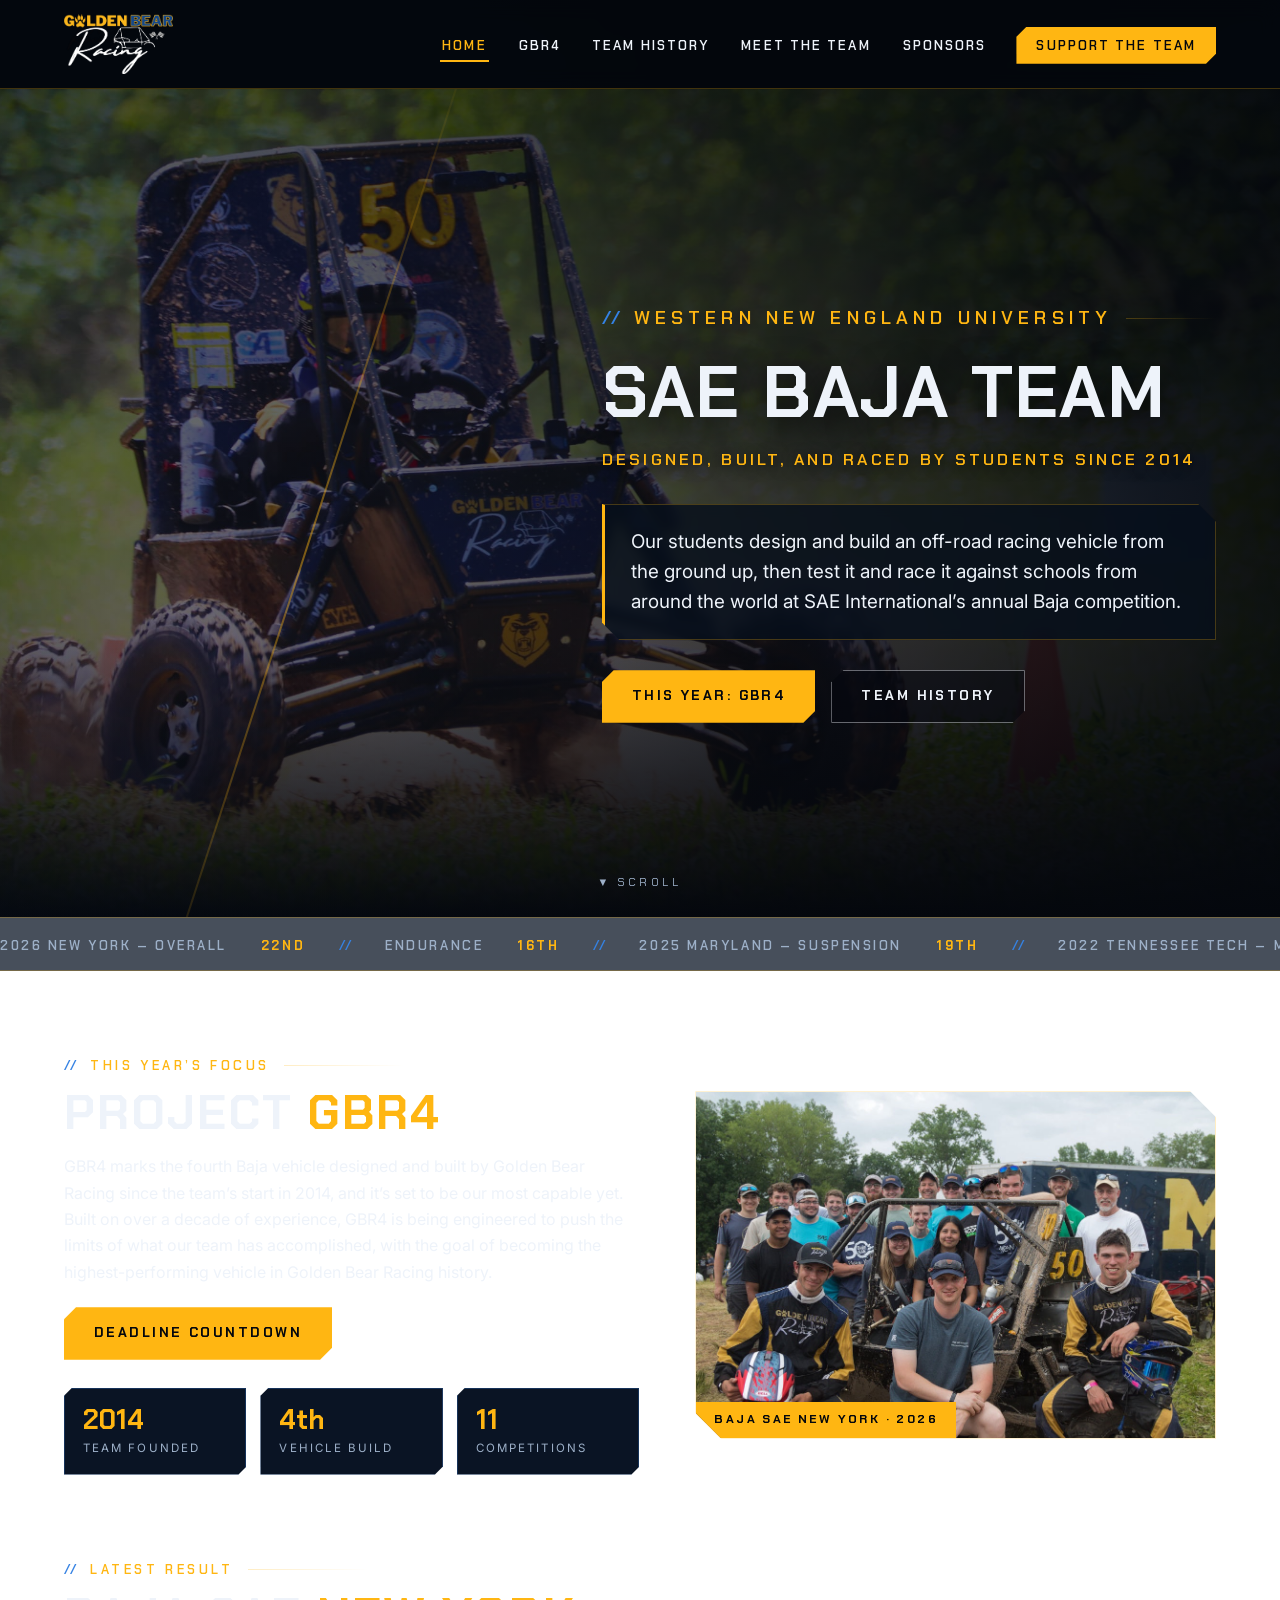
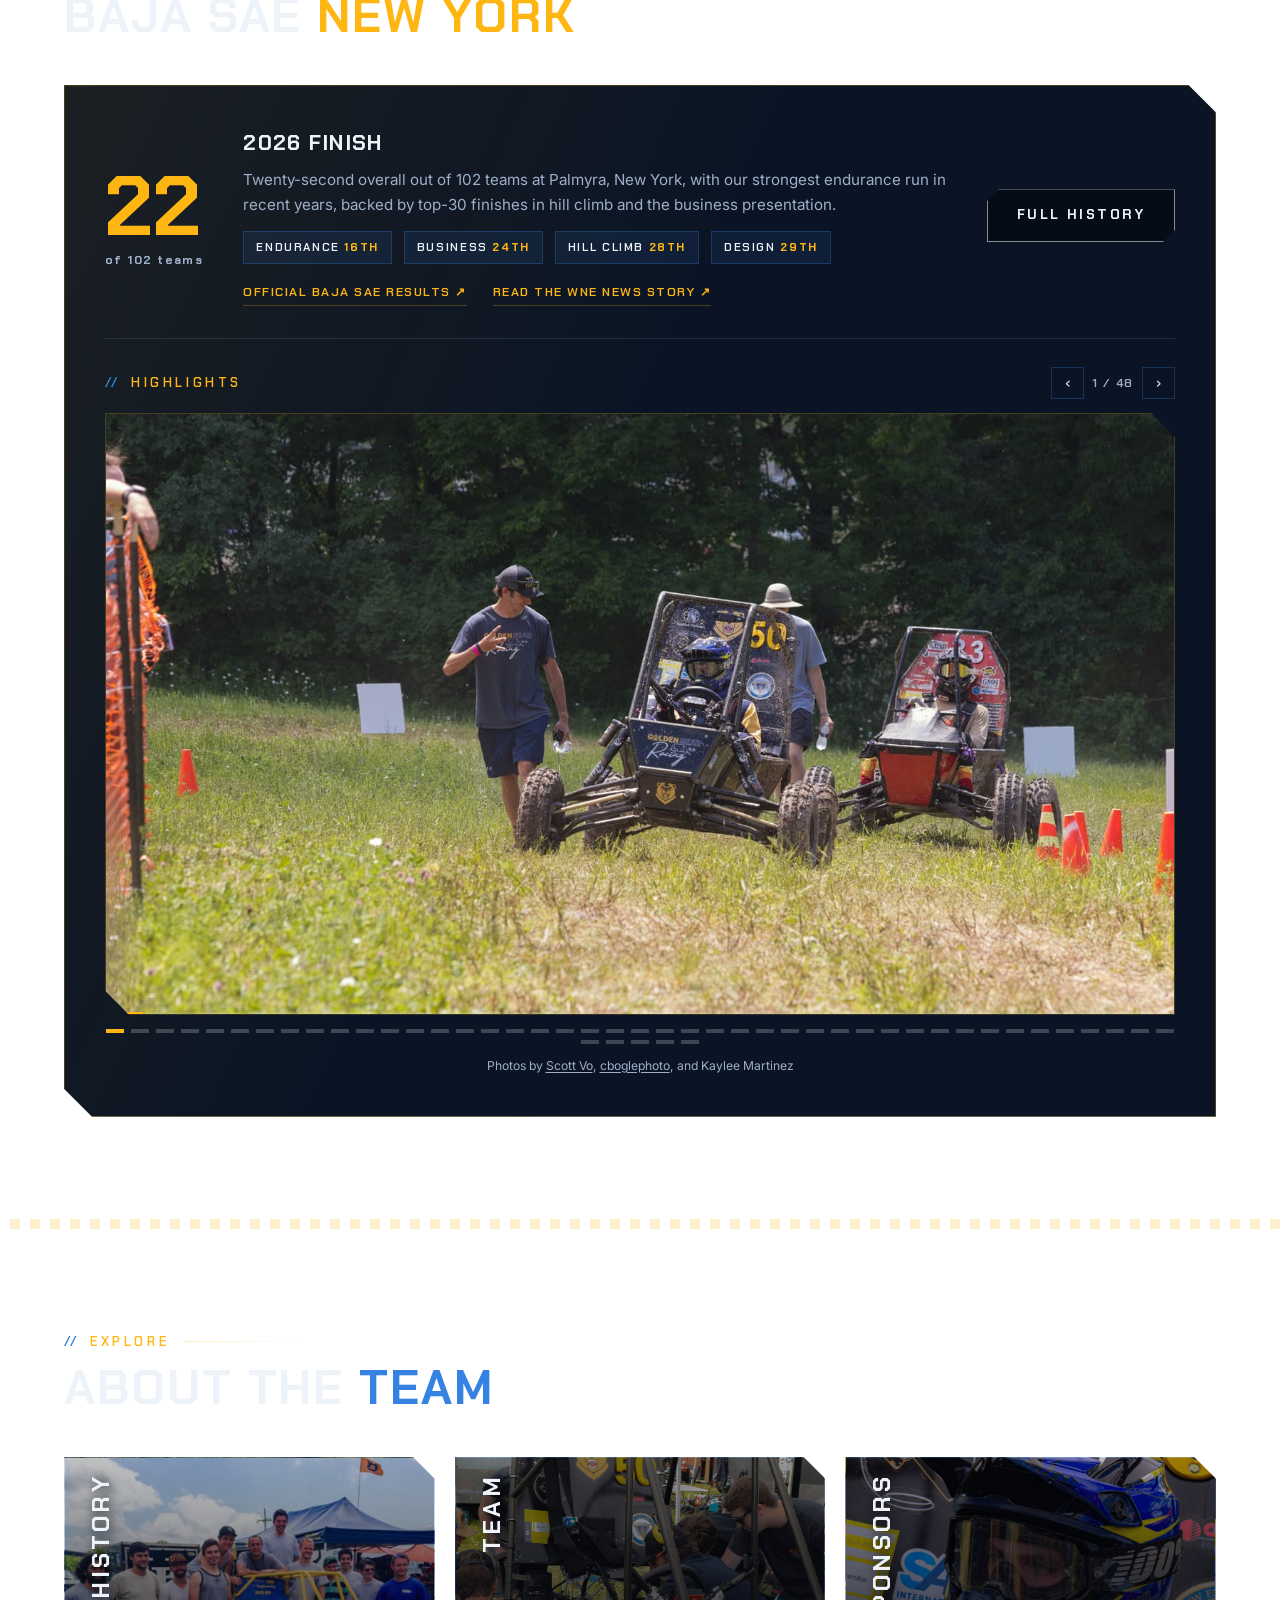
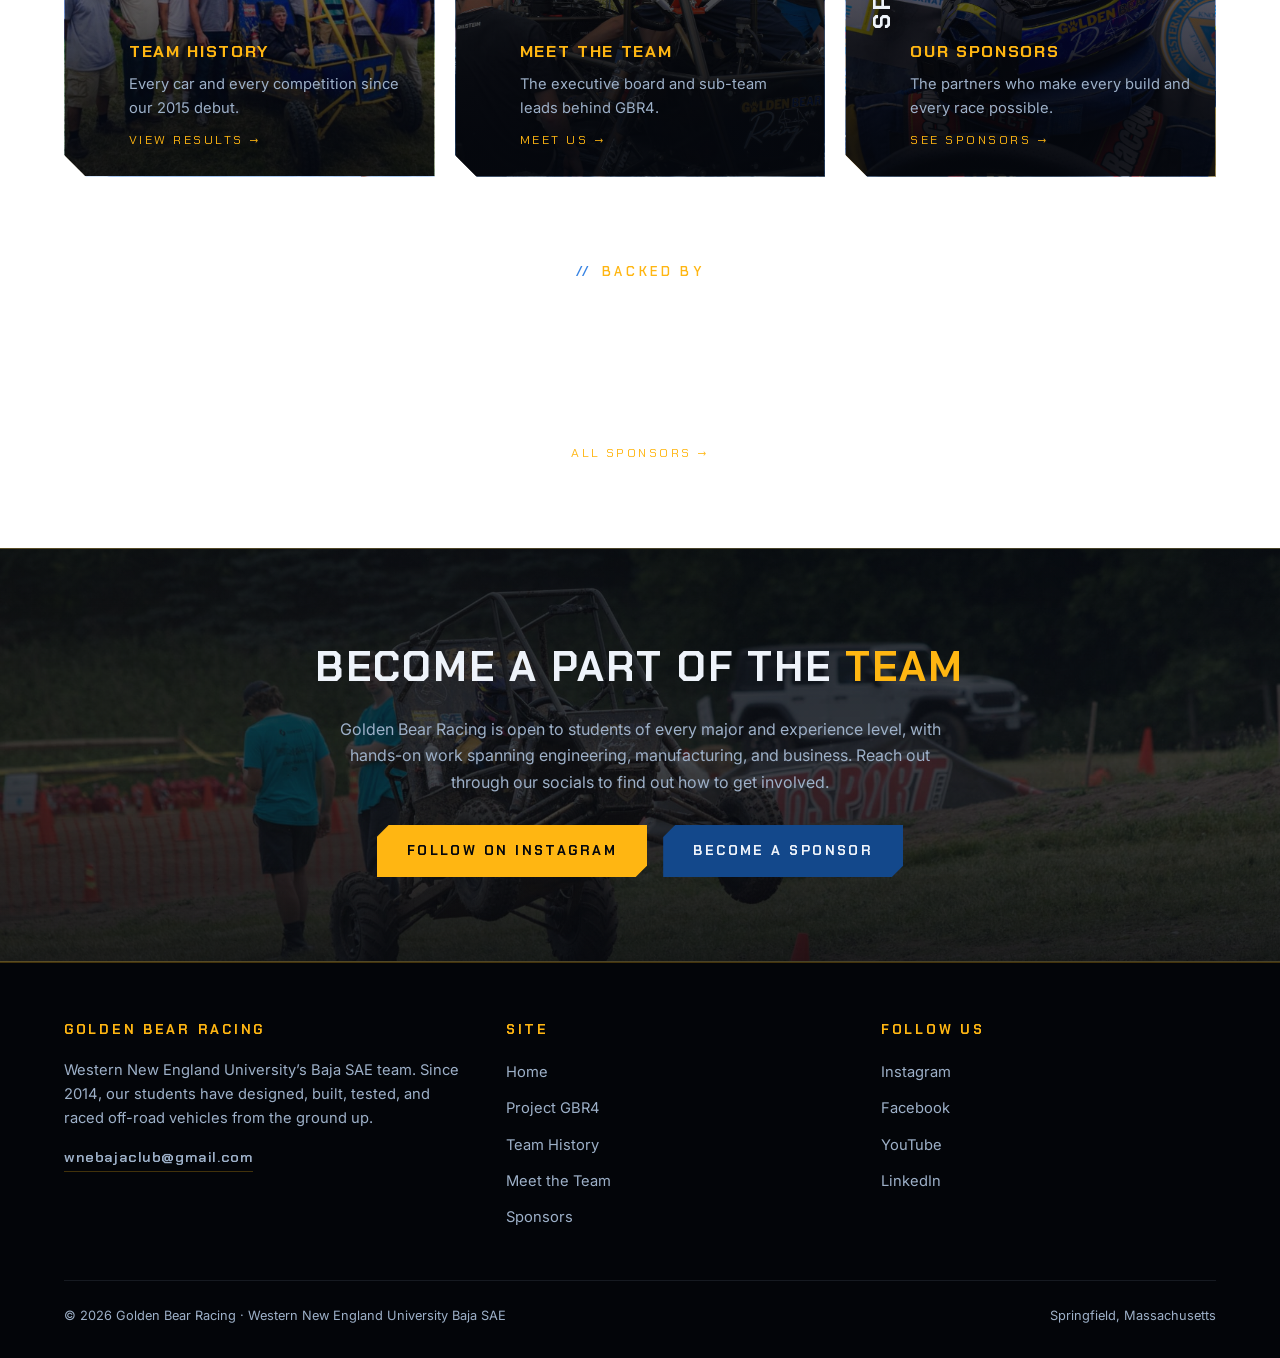
==== index.html @ 1270719f "Update crowdfunding section end date in index.html" ====
<!DOCTYPE html>
<html lang="en">
<head>
  <script>
    if (location.hostname === 'wnebajaclub.github.io') {
      location.replace('https://wneu-bajasae.com' + location.pathname + location.search + location.hash);
    }
  </script>
  <meta charset="UTF-8">
  <meta name="viewport" content="width=device-width, initial-scale=1.0">
  <title>Golden Bear Racing — WNE Baja SAE</title>
  <meta name="description" content="Western New England University's Baja SAE team. Students design, build, and race an off-road vehicle from the ground up at SAE's Baja competition.">
  <link rel="canonical" href="https://wnebajaclub.github.io/">
  <meta property="og:type" content="website">
  <meta property="og:site_name" content="Golden Bear Racing">
  <meta property="og:title" content="Golden Bear Racing — WNE Baja SAE">
  <meta property="og:description" content="Western New England University's Baja SAE team. Students design and build an off-road racing vehicle from the ground up, then race it at SAE International's Baja competition.">
  <meta property="og:url" content="https://wnebajaclub.github.io/">
  <meta property="og:image" content="https://wnebajaclub.github.io/assets/img/og-image.jpg">
  <meta property="og:image:width" content="1200">
  <meta property="og:image:height" content="630">
  <meta property="og:image:alt" content="Golden Bear Racing logo over the team and their Baja car">
  <meta name="twitter:card" content="summary_large_image">
  <meta name="twitter:title" content="Golden Bear Racing — WNE Baja SAE">
  <meta name="twitter:description" content="Western New England University's Baja SAE team. Students design and build an off-road racing vehicle from the ground up, then race it at SAE International's Baja competition.">
  <meta name="twitter:image" content="https://wnebajaclub.github.io/assets/img/og-image.jpg">
  <meta name="theme-color" content="#04070d">
  <link rel="icon" href="assets/img/favicon.ico?v=2" sizes="any">
  <link rel="icon" type="image/png" sizes="32x32" href="assets/img/favicon-32.png?v=2">
  <link rel="apple-touch-icon" href="assets/img/apple-touch-icon.png?v=2">
  <link rel="preconnect" href="https://fonts.googleapis.com">
  <link rel="preconnect" href="https://fonts.gstatic.com" crossorigin>
  <link href="https://fonts.googleapis.com/css2?family=Chakra+Petch:wght@500;600;700&family=Inter:wght@400;500;600&display=swap" rel="stylesheet">
  <link rel="stylesheet" href="assets/css/style.css">
</head>
<body>

<header class="site-header">
  <nav class="nav-bar">
    <a class="brand" href="index.html" aria-label="Golden Bear Racing - home">
      <img class="brand-mark" src="assets/img/logo.png" alt="Golden Bear Racing" width="1100" height="606">
    </a>
    <button class="nav-toggle" aria-label="Toggle navigation" aria-expanded="false">&#9776;</button>
    <ul class="nav-links">
      <li><a href="index.html" class="active">Home</a></li>
      <li><a href="index.html#gbr4">GBR4</a></li>
      <li><a href="history.html">Team History</a></li>
      <li><a href="team.html">Meet the Team</a></li>
      <li><a href="sponsors.html">Sponsors</a></li>
      <li><a href="sponsors.html#support" class="nav-cta">Support the Team</a></li>
    </ul>
  </nav>
</header>

<main>

  <!-- ============ HERO ============ -->
  <section class="hero" id="top">
    <div class="hero-bg"></div>
    <video class="hero-video" autoplay muted loop playsinline poster="assets/img/hero-car-action.jpg" aria-hidden="true">
      <source src="assets/video/hero-loop.mp4" type="video/mp4">
    </video>
    <div class="wrap">
      <div class="hero-content">
        <p class="eyebrow">Western New England University</p>
        <h1 class="hero-title">
          <span class="ht-line accent">SAE Baja Team</span>
        </h1>
        <p class="hero-tagline">Designed, built, and raced by students since 2014</p>
        <div class="hero-blurb">
          <p>Our students design and build an off-road racing vehicle from the ground up, then test it and race it against schools from around the world at SAE International&rsquo;s annual Baja competition.</p>
        </div>
        <div class="btn-row">
          <a class="btn btn-gold" href="#gbr4">This Year: GBR4</a>
          <a class="btn btn-outline" href="history.html">Team History</a>
        </div>
      </div>
    </div>
    <span class="hero-scroll">&#9660; Scroll</span>
  </section>

  <!-- ============ RESULTS TICKER ============ -->
  <div class="ticker" aria-hidden="true">
    <div class="ticker-track">
      <span class="ticker-item">2026 New York &mdash; Overall <strong>22nd</strong></span>
      <span class="ticker-item">Endurance <strong>16th</strong></span>
      <span class="ticker-item">2025 Maryland &mdash; Suspension <strong>19th</strong></span>
      <span class="ticker-item">2022 Tennessee Tech &mdash; Maneuverability <strong>13th</strong></span>
      <span class="ticker-item">2018 Maryland &mdash; Overall <strong>15th</strong></span>
      <span class="ticker-item">2017 California &mdash; Hill Climb <strong>3rd</strong></span>
      <span class="ticker-item">2016 Rochester &mdash; Hill Climb <strong>8th</strong></span>
      <span class="ticker-item">2021 Louisville &mdash; Sales Presentation <strong>6th</strong></span>
      <!-- duplicated for seamless loop -->
      <span class="ticker-item">2026 New York &mdash; Overall <strong>22nd</strong></span>
      <span class="ticker-item">Endurance <strong>16th</strong></span>
      <span class="ticker-item">2025 Maryland &mdash; Suspension <strong>19th</strong></span>
      <span class="ticker-item">2022 Tennessee Tech &mdash; Maneuverability <strong>13th</strong></span>
      <span class="ticker-item">2018 Maryland &mdash; Overall <strong>15th</strong></span>
      <span class="ticker-item">2017 California &mdash; Hill Climb <strong>3rd</strong></span>
      <span class="ticker-item">2016 Rochester &mdash; Hill Climb <strong>8th</strong></span>
      <span class="ticker-item">2021 Louisville &mdash; Sales Presentation <strong>6th</strong></span>
    </div>
  </div>

  <!-- ============ CROWDFUNDING (temporary) ============
       Numbers come from campaign.json, which the "Crowdfunding sync" GitHub
       Action refreshes from the WNE crowdfunding page every 30 minutes.
       The section hides itself the day after the "ends" date in campaign.json.
       To remove it early: delete this <section> and the campaign.js script tag. -->
  <section class="cf" id="crowdfunding" aria-labelledby="cf-title" data-ends="2026-10-23" data-show-until="2026-10-24" hidden>
    <div class="wrap cf-grid">
      <div class="cf-copy">
        <p class="eyebrow">Crowdfunding Campaign</p>
        <h2 id="cf-title">Help us finish <span class="accent">GBR4</span></h2>
        <p class="cf-lede">Every gift goes toward parts, materials, and competition costs for our fourth car. Watch it fill in as we get closer to our goal.</p>
        <div class="cf-stats">
          <div class="cf-stat cf-stat-main"><span class="cf-num" data-cf="raised">$1,380</span><span class="cf-lbl">raised of <span data-cf="goal">$7,500</span></span></div>
          <div class="cf-stat"><span class="cf-num" data-cf="donors">17</span><span class="cf-lbl" data-cf="donorsLabel">donors</span></div>
          <div class="cf-stat" data-cf="daysWrap"><span class="cf-num" data-cf="days">14</span><span class="cf-lbl" data-cf="daysLabel">days left</span></div>
        </div>
        <div class="btn-row">
          <a class="btn btn-gold" data-cf="link" href="https://alumni.wne.edu/s/1919/cf20/interior.aspx?sid=1919&amp;gid=2&amp;pgid=2139" target="_blank" rel="noopener">Donate to GBR4</a>
        </div>
      </div>
      <figure class="cf-race" role="img" aria-label="Progress track: 18% of the way to the $7,500 finish line" data-cf="figure">
        <div class="cf-pct"><span data-cf="pct">18</span><small>%</small><span class="cf-pct-lbl" data-cf="pctLbl">of the way there</span></div>
        <div class="cf-track" style="--p:0">
          <div class="cf-fill"><span class="cf-tip"></span></div>
          <span class="cf-tick" style="--at:.25"></span>
          <span class="cf-tick" style="--at:.5"></span>
          <span class="cf-tick" style="--at:.75"></span>
          <div class="cf-finish"></div>
        </div>
        <div class="cf-marks" aria-hidden="true">
          <span style="--at:0">Start</span>
          <span style="--at:.25" data-cf="m25">$1,875</span>
          <span style="--at:.5" data-cf="m50">$3,750</span>
          <span style="--at:.75" data-cf="m75">$5,625</span>
          <span class="cf-mark-finish">Finish <b data-cf="m100">$7,500</b></span>
        </div>
        <figcaption class="cf-cap">Help us cross the finish line!</figcaption>
      </figure>
    </div>
  </section>

  <!-- ============ GBR4 ============ -->
  <section id="gbr4">
    <div class="wrap">
      <div class="split">
        <div class="reveal">
          <p class="eyebrow">This Year&rsquo;s Focus</p>
          <div class="section-head" style="margin-bottom:0;">
            <h2>Project <span class="accent">GBR4</span></h2>
            <p class="lede" style="color:var(--ink);">GBR4 marks the fourth Baja vehicle designed and built by Golden Bear Racing since the team&rsquo;s start in 2014, and it&rsquo;s set to be our most capable yet. Built on over a decade of experience, GBR4 is being engineered to push the limits of what our team has accomplished, with the goal of becoming the highest-performing vehicle in Golden Bear Racing history.</p>
            <div class="btn-row" style="margin-top:22px;">
              <a class="btn btn-gold" href="countdown.html">Deadline Countdown</a>
            </div>
          </div>
          <div class="stat-row">
            <div class="stat"><div class="num">2014</div><div class="lbl">Team Founded</div></div>
            <div class="stat"><div class="num">4th</div><div class="lbl">Vehicle Build</div></div>
            <div class="stat"><div class="num">11</div><div class="lbl">Competitions</div></div>
          </div>
        </div>
        <div class="photo-frame corners reveal">
          <img src="assets/img/comp-2026-new-york.jpg" alt="Golden Bear Racing team with the car at Baja SAE New York 2026" width="1085" height="723" loading="lazy" decoding="async">
          <span class="frame-tag">Baja SAE New York &middot; 2026</span>
        </div>
      </div>
    </div>
  </section>

  <!-- ============ LATEST RESULT ============ -->
  <section style="padding-top:0;">
    <div class="wrap">
      <div class="section-head reveal">
        <p class="eyebrow">Latest Result</p>
        <h2>Baja SAE <span class="accent">New York</span></h2>
      </div>
      <div class="featured reveal">
        <div class="f-top">
        <div class="f-place">22<small>of 102 teams</small></div>
        <div class="f-meta">
          <h3>2026 Finish</h3>
          <p>Twenty-second overall out of 102 teams at Palmyra, New York, with our strongest endurance run in recent years, backed by top-30 finishes in hill climb and the business presentation.</p>
          <div class="f-highlights">
            <span class="f-chip">Endurance <strong>16th</strong></span>
            <span class="f-chip">Business <strong>24th</strong></span>
            <span class="f-chip">Hill Climb <strong>28th</strong></span>
            <span class="f-chip">Design <strong>29th</strong></span>
          </div>
          <div class="f-links">
            <a href="https://www.bajasae.net/res/EventResults.aspx?competitionid=8611ae04-0629-44e3-9b0e-05ef2e2807f0&amp;eventkey=OVR" target="_blank" rel="noopener">Official Baja SAE results &#8599;</a>
            <a href="https://wne.edu/news/2026/06/Golden-bear-racing-results.cfm" target="_blank" rel="noopener">Read the WNE news story &#8599;</a>
          </div>
        </div>
        <a class="btn btn-outline" href="history.html">Full History</a>
        </div>

      <!-- Highlights slideshow, inside the result card so the two read as one
           unit. Markup order is display order; the first slide carries
           is-active and the rest are inert until JS promotes them, so with JS
           off this degrades to a single static photo, not a blank frame. -->
      <div class="highlights" data-interval="4500">
        <div class="hl-bar">
          <p class="eyebrow">Highlights</p>
          <div class="hl-controls">
            <button class="hl-btn" type="button" data-hl="prev" aria-label="Previous highlight">&#8249;</button>
            <span class="hl-count"><span data-hl="current">1</span> / <span data-hl="total">5</span></span>
            <button class="hl-btn" type="button" data-hl="next" aria-label="Next highlight">&#8250;</button>
          </div>
        </div>

        <div class="hl-stage" role="region" aria-roledescription="carousel" aria-label="Baja SAE New York 2026 highlights">
          <!-- main.js shuffles these on every page load, so the order here is
               not the display order — a new photo can be added anywhere in the
               list. Only the first slide carries a real src; the rest use
               data-src and are fetched by main.js just ahead of being shown, so
               the photo count can keep growing without the whole set
               downloading at once. -->
          <figure class="hl-slide is-active"><img src="assets/img/highlights/hl-00-convoy.jpg" alt="The team trailer with the Golden Bear logo on the highway heading to competition" width="1500" height="844" decoding="async"></figure>
          <figure class="hl-slide"><img data-src="assets/img/highlights/hl-01-arriving.jpg" alt="Golden Bear Racing team walking together at Baja SAE New York" width="1500" height="844" decoding="async"></figure>
          <figure class="hl-slide"><img data-src="assets/img/highlights/hl-25-tech-inspection.jpg" alt="GBR4 undergoing technical inspection before competition" width="1500" height="844" decoding="async"></figure>
          <figure class="hl-slide"><img data-src="assets/img/highlights/hl-26-wrenching.jpg" alt="Team members working on GBR4&apos;s engine under the tent" width="1500" height="844" decoding="async"></figure>
          <figure class="hl-slide"><img data-src="assets/img/highlights/hl-28-under-tent.jpg" alt="GBR4 in the team tent with the crew working around it" width="1500" height="844" decoding="async"></figure>
          <figure class="hl-slide"><img data-src="assets/img/highlights/hl-22-tech-line.jpg" alt="The team gathered around GBR4 with officials during the event" width="1500" height="844" decoding="async"></figure>
          <figure class="hl-slide"><img data-src="assets/img/highlights/hl-32-course-walk.jpg" alt="A team member standing in a deep rut on the course, showing how rough the terrain is" width="1500" height="844" decoding="async"></figure>
          <figure class="hl-slide"><img data-src="assets/img/highlights/hl-33-course-fish.jpg" alt="Teams walking the course past a rubber fish someone planted in the dirt" width="1500" height="844" decoding="async"></figure>
          <figure class="hl-slide"><img data-src="assets/img/highlights/hl-39-course-overview.jpg" alt="Teams walking the course past the rough terrain with the crowd spread along the bank" width="1500" height="844" decoding="async"></figure>
          <figure class="hl-slide"><img data-src="assets/img/highlights/hl-29-waiting.jpg" alt="Team members resting beside GBR4 between sessions" width="1500" height="844" decoding="async"></figure>
          <figure class="hl-slide"><img data-src="assets/img/highlights/hl-02-suited-up.jpg" alt="A driver in race suit celebrating with teammates before a run" width="1500" height="844" decoding="async"></figure>
          <figure class="hl-slide"><img data-src="assets/img/highlights/hl-27-in-the-seat.jpg" alt="A driver seated in GBR4 while a teammate helps prepare the car" width="1500" height="844" decoding="async"></figure>
          <figure class="hl-slide"><img data-src="assets/img/highlights/hl-03-paddock.jpg" alt="The team gathered around GBR4 in the paddock with the driver seated" width="1500" height="844" decoding="async"></figure>
          <figure class="hl-slide"><img data-src="assets/img/highlights/hl-04-helmet.jpg" alt="Close-up of a Golden Bear Racing driver in helmet and goggles" width="1500" height="844" decoding="async"></figure>
          <figure class="hl-slide"><img data-src="assets/img/highlights/hl-30-push-up.jpg" alt="Crew pushing GBR4 up the access road under a blue sky" width="1500" height="844" decoding="async"></figure>
          <figure class="hl-slide"><img data-src="assets/img/highlights/hl-23-rolling-out.jpg" alt="Crew rolling GBR4 out of the paddock with the driver aboard" width="1500" height="844" decoding="async"></figure>
          <figure class="hl-slide"><img data-src="assets/img/highlights/hl-1-to-the-line.jpg" alt="The crew walks GBR4 out to the starting line" width="1600" height="900" decoding="async"></figure>
          <figure class="hl-slide"><img data-src="assets/img/highlights/hl-40-wheels-up.jpg" alt="GBR4 head-on with its front wheels off the ground" width="1500" height="844" decoding="async"></figure>
          <figure class="hl-slide"><img data-src="assets/img/highlights/hl-05-cornering.jpg" alt="GBR4 cornering hard and throwing up dirt" width="1500" height="844" decoding="async"></figure>
          <figure class="hl-slide"><img data-src="assets/img/highlights/hl-35-grass-sweep.jpg" alt="GBR4 sweeping through a grass section marked out with hay bales" width="1500" height="844" decoding="async"></figure>
          <figure class="hl-slide"><img data-src="assets/img/highlights/hl-41-hay-bales.jpg" alt="GBR4 turning through a grass section lined with hay bales" width="1500" height="844" decoding="async"></figure>
          <figure class="hl-slide"><img data-src="assets/img/highlights/hl-13-grass-run.jpg" alt="GBR4 running a grass section of the course" width="1500" height="844" decoding="async"></figure>
          <figure class="hl-slide"><img data-src="assets/img/highlights/hl-14-dust-trail.jpg" alt="GBR4 kicking up a trail of dust across the field" width="1500" height="844" decoding="async"></figure>
          <figure class="hl-slide"><img data-src="assets/img/highlights/hl-06-hill-dust.jpg" alt="GBR4 climbing a dusty hill on the endurance course" width="1500" height="844" decoding="async"></figure>
          <figure class="hl-slide"><img data-src="assets/img/highlights/hl-16-side-on.jpg" alt="Side view of GBR4 at speed on the dirt course" width="1500" height="844" decoding="async"></figure>
          <figure class="hl-slide"><img data-src="assets/img/highlights/hl-17-airborne.jpg" alt="GBR4 catching air over a jump" width="1500" height="844" decoding="async"></figure>
          <figure class="hl-slide"><img data-src="assets/img/highlights/hl-34-jump.jpg" alt="GBR4 launching off a jump with a flag marshal watching" width="1500" height="844" decoding="async"></figure>
          <figure class="hl-slide"><img data-src="assets/img/highlights/hl-38-obstacle-run.jpg" alt="GBR4 picking a line through the obstacle section" width="1500" height="844" decoding="async"></figure>
          <figure class="hl-slide"><img data-src="assets/img/highlights/hl-07-obstacle.jpg" alt="GBR4 lifting its front wheels over an obstacle" width="1500" height="844" decoding="async"></figure>
          <figure class="hl-slide"><img data-src="assets/img/highlights/hl-42-climbing.jpg" alt="GBR4 climbing a steep dirt bank at an angle" width="1500" height="844" decoding="async"></figure>
          <figure class="hl-slide"><img data-src="assets/img/highlights/hl-15-dirt-climb.jpg" alt="GBR4 climbing a dirt bank as spectators watch" width="1500" height="844" decoding="async"></figure>
          <figure class="hl-slide"><img data-src="assets/img/highlights/hl-20-berm.jpg" alt="GBR4 working a bermed dirt section of the course" width="1500" height="844" decoding="async"></figure>
          <figure class="hl-slide"><img data-src="assets/img/highlights/hl-08-rough.jpg" alt="GBR4 working through rough terrain with the suspension articulated" width="1500" height="844" decoding="async"></figure>
          <figure class="hl-slide"><img data-src="assets/img/highlights/hl-37-treeline.jpg" alt="GBR4 running a wooded section of the endurance course" width="1500" height="844" decoding="async"></figure>
          <figure class="hl-slide"><img data-src="assets/img/highlights/hl-09-steep.jpg" alt="GBR4 on a steep section of the course" width="1500" height="844" decoding="async"></figure>
          <figure class="hl-slide"><img data-src="assets/img/highlights/hl-36-two-up.jpg" alt="GBR4 running the course alongside another team&apos;s car" width="1500" height="844" decoding="async"></figure>
          <figure class="hl-slide"><img data-src="assets/img/highlights/hl-18-wheel-to-wheel.jpg" alt="GBR4 running wheel to wheel with another team&apos;s car" width="1500" height="844" decoding="async"></figure>
          <figure class="hl-slide"><img data-src="assets/img/highlights/hl-10-racing.jpg" alt="GBR4 running alongside another team&apos;s car" width="1500" height="844" decoding="async"></figure>
          <figure class="hl-slide"><img data-src="assets/img/highlights/hl-19-crowd-line.jpg" alt="GBR4 on course in front of a line of spectators" width="1500" height="844" decoding="async"></figure>
          <figure class="hl-slide"><img data-src="assets/img/highlights/hl-21-grid.jpg" alt="Cars lined up on course during the competition" width="1500" height="844" decoding="async"></figure>
          <figure class="hl-slide"><img data-src="assets/img/highlights/hl-43-on-two-wheels.jpg" alt="GBR4 up on two wheels in a cloud of dust" width="1500" height="844" decoding="async"></figure>
          <figure class="hl-slide"><img data-src="assets/img/highlights/hl-24-rollover.jpg" alt="GBR4 on its side after a rollover during a run" width="1500" height="844" decoding="async"></figure>
          <figure class="hl-slide"><img data-src="assets/img/highlights/hl-3-checkered-flag.jpg" alt="GBR4 takes the checkered flag at the end of a run" width="1600" height="900" decoding="async"></figure>
          <figure class="hl-slide"><img data-src="assets/img/highlights/hl-11-pushing-back.jpg" alt="The crew pushing GBR4 back through the paddock after a run" width="1500" height="844" decoding="async"></figure>
          <figure class="hl-slide"><img data-src="assets/img/highlights/hl-12-crowd.jpg" alt="Team and spectators gathered around GBR4" width="1500" height="844" decoding="async"></figure>
          <figure class="hl-slide"><img data-src="assets/img/highlights/hl-44-football.jpg" alt="Team members hanging out with a football between sessions" width="1500" height="844" decoding="async"></figure>
          <figure class="hl-slide"><img data-src="assets/img/highlights/hl-31-laughing.jpg" alt="Teammates laughing together at the competition" width="1500" height="844" decoding="async"></figure>
          <figure class="hl-slide"><img data-src="assets/img/highlights/hl-5-between-runs.jpg" alt="Team members sitting together in camp chairs between competition runs" width="1600" height="900" decoding="async"></figure>
          <div class="hl-progress" aria-hidden="true"><span></span></div>
        </div>

        <!-- dots are generated from the slide count by main.js -->
        <div class="hl-dots" role="tablist" aria-label="Choose a highlight"></div>

        <p class="hl-credit">Photos by <a href="https://instagram.com/skotty_jkms" target="_blank" rel="noopener">Scott Vo</a>, <a href="https://instagram.com/cboglephoto" target="_blank" rel="noopener">cboglephoto</a>, and Kaylee Martinez</p>
      </div>
      </div>
    </div>
  </section>

  <div class="checker" aria-hidden="true"></div>

  <!-- ============ EXPLORE TILES ============ -->
  <section>
    <div class="wrap">
      <div class="section-head reveal">
        <p class="eyebrow">Explore</p>
        <h2>About the <span class="accent-blue">Team</span></h2>
      </div>
      <div class="tile-grid">
        <a class="tile reveal" href="history.html" style="background-image:url('assets/img/comp-2015-maryland.jpg');">
          <span class="tile-label">History</span>
          <div class="tile-body">
            <h3>Team History</h3>
            <p>Every car and every competition since our 2015 debut.</p>
            <span class="go">View Results &rarr;</span>
          </div>
          <span class="tile-edge"></span>
        </a>
        <a class="tile reveal" href="team.html" style="background-image:url('assets/img/tile-team.jpg');">
          <span class="tile-label">Team</span>
          <div class="tile-body">
            <h3>Meet the Team</h3>
            <p>The executive board and sub-team leads behind GBR4.</p>
            <span class="go">Meet Us &rarr;</span>
          </div>
          <span class="tile-edge"></span>
        </a>
        <a class="tile reveal" href="sponsors.html" style="background-image:url('assets/img/tile-sponsors.jpg');">
          <span class="tile-label">Sponsors</span>
          <div class="tile-body">
            <h3>Our Sponsors</h3>
            <p>The partners who make every build and every race possible.</p>
            <span class="go">See Sponsors &rarr;</span>
          </div>
          <span class="tile-edge"></span>
        </a>
      </div>
    </div>
  </section>

  <!-- ============ SPONSOR STRIP ============ -->
  <section class="sponsor-strip" style="padding-top:0;">
    <div class="wrap reveal">
      <p class="eyebrow" style="justify-content:center;">Backed By</p>
      <div class="s-logos">
        <a href="https://www.omginc.com" target="_blank" rel="noopener"><img src="assets/img/sponsors/omg-roofing.png" alt="OMG Roofing Products" width="656" height="160" loading="lazy" decoding="async"></a>
        <a href="https://www.smith-wesson.com" target="_blank" rel="noopener"><img src="assets/img/sponsors/smith-wesson.png" alt="Smith &amp; Wesson" width="576" height="231" loading="lazy" decoding="async"></a>
        <a href="https://jpscm.com" target="_blank" rel="noopener"><img src="assets/img/sponsors/jps-composites.png" alt="JPS Composite Materials" width="800" height="589" loading="lazy" decoding="async"></a>
        <a href="sponsors.html"><img src="assets/img/sponsors/solidworks.png" alt="SOLIDWORKS" width="425" height="186" loading="lazy" decoding="async"></a>
        <a href="sponsors.html"><img src="assets/img/sponsors/mastercam.png" alt="Mastercam" width="900" height="114" loading="lazy" decoding="async"></a>
        <a href="sponsors.html"><img src="assets/img/sponsors/ansys.png" alt="Ansys, part of Synopsys" width="900" height="455" loading="lazy" decoding="async"></a>
        <a href="sponsors.html"><img src="assets/img/sponsors/skf.svg" alt="SKF" width="744" height="202" loading="lazy" decoding="async"></a>
        <a href="sponsors.html"><img src="assets/img/sponsors/fastenal.svg" alt="Fastenal" width="252" height="53" loading="lazy" decoding="async"></a>
      </div>
      <a class="go" href="sponsors.html" style="font-family:var(--font-display);letter-spacing:0.2em;text-transform:uppercase;font-size:0.78rem;">All Sponsors &rarr;</a>
    </div>
  </section>

  <!-- ============ CTA ============ -->
  <section class="cta-band has-photo">
    <div class="cta-bg" style="background-image:url('assets/img/action-jump.jpg');"></div>
    <div class="wrap">
      <h2>Become a Part of the <span class="accent">Team</span></h2>
      <p>Golden Bear Racing is open to students of every major and experience level, with hands-on work spanning engineering, manufacturing, and business. Reach out through our socials to find out how to get involved.</p>
      <div class="btn-row">
        <a class="btn btn-gold" href="https://www.instagram.com/wneu_goldenbearracing?igsh=emprNG42aHRyY2lj" target="_blank" rel="noopener">Follow on Instagram</a>
        <a class="btn btn-blue" href="sponsors.html#support">Become a Sponsor</a>
      </div>
    </div>
  </section>

</main>

<footer class="site-footer">
  <div class="wrap">
    <div class="footer-grid">
      <div>
        <h2>Golden Bear Racing</h2>
        <p>Western New England University&rsquo;s Baja SAE team. Since 2014, our students have designed, built, tested, and raced off-road vehicles from the ground up.</p>
        <a class="footer-mail" href="mailto:wnebajaclub@gmail.com">wnebajaclub@gmail.com</a>
      </div>
      <div>
        <h2>Site</h2>
        <ul>
          <li><a href="index.html">Home</a></li>
          <li><a href="index.html#gbr4">Project GBR4</a></li>
          <li><a href="history.html">Team History</a></li>
          <li><a href="team.html">Meet the Team</a></li>
          <li><a href="sponsors.html">Sponsors</a></li>
        </ul>
      </div>
      <div>
        <h2>Follow Us</h2>
        <ul>
          <li><a href="https://www.instagram.com/wneu_goldenbearracing?igsh=emprNG42aHRyY2lj" target="_blank" rel="noopener">Instagram</a></li>
          <li><a href="https://www.facebook.com/share/1DJ4coKc4e/?mibextid=wwXIfr" target="_blank" rel="noopener">Facebook</a></li>
          <li><a href="https://youtube.com/@wnegoldenbearracing?si=eg27HeNcwPRUsQEf" target="_blank" rel="noopener">YouTube</a></li>
          <li><a href="https://www.linkedin.com/in/goldenbearracing-admin?utm_source=share_via&amp;utm_content=profile&amp;utm_medium=member_ios" target="_blank" rel="noopener">LinkedIn</a></li>
        </ul>
      </div>
    </div>
    <div class="footer-bottom">
      <span>&copy; 2026 Golden Bear Racing &middot; Western New England University Baja SAE</span>
      <span>Springfield, Massachusetts</span>
    </div>
  </div>
</footer>

<script src="assets/js/main.js"></script>
<script src="assets/js/campaign.js"></script>
</body>
</html>
---- assets/css/style.css ----
/* ============================================================
   Golden Bear Racing — Western New England University Baja SAE
   Palette sourced from team slide deck:
   gold #FFB612 · blue #2A66B2 · navy #0B1A2E · near-black #04070D
   ============================================================ */

:root {
  --gold: #ffb612;
  --gold-soft: #ffc845;
  --gold-dim: #b8860d;
  /* --blue is the exact blue sampled from BEAR in the team logo. It is too dark
     to read as text on this background (2.2:1), so --blue-bright is that same
     hue lightened to pass AA at 5.2:1 and is what type and accents use. */
  --blue: #13488b;
  --blue-bright: #3582e3;
  --blue-deep: #0d3363;
  --navy: #0b1a2e;
  --navy-2: #0e2138;
  --bg: #04070d;
  --panel: #0a1424;
  --line: rgba(255, 182, 18, 0.25);
  --line-blue: rgba(53, 130, 227, 0.28);
  --ink: #eef3fa;
  --muted: #9db0c8;
  --font-display: "Chakra Petch", "Segoe UI", sans-serif;
  --font-body: "Inter", "Segoe UI", sans-serif;
}

* { margin: 0; padding: 0; box-sizing: border-box; }

html { scroll-behavior: smooth; }

/* Diagonal navy-to-black gradient taken from the team slide deck, replacing the
   old graph-paper grid. Fixed attachment so it reads as one continuous surface
   behind the whole page rather than restarting per section. */
body {
  background:
    radial-gradient(1100px 700px at 88% 78%, rgba(19, 72, 139, 0.30), transparent 68%),
    radial-gradient(900px 600px at 12% 8%, rgba(10, 26, 48, 0.55), transparent 70%),
    linear-gradient(152deg, #04070d 0%, #050d18 42%, #071527 72%, #0a1c33 100%);
  background-attachment: fixed;
  background-repeat: no-repeat;
  color: var(--ink);
  font-family: var(--font-body);
  font-size: 1rem;
  line-height: 1.65;
  -webkit-font-smoothing: antialiased;
  overflow-x: hidden;
}

/* height:auto keeps aspect ratio correct now that images carry explicit
   width/height attributes (those reserve layout space and stop page jump) */
img { max-width: 100%; height: auto; display: block; }

a { color: var(--gold); text-decoration: none; }
a:hover { color: var(--gold-soft); }

.wrap { max-width: 1200px; margin: 0 auto; padding: 0 24px; }

/* ---------- eyebrow / section labels ---------- */
.eyebrow {
  font-family: var(--font-display);
  font-size: 0.8rem;
  font-weight: 600;
  letter-spacing: 0.28em;
  text-transform: uppercase;
  color: var(--gold);
  display: flex;
  align-items: center;
  gap: 14px;
}
.eyebrow::before { content: "//"; color: var(--blue-bright); letter-spacing: 0; }
.eyebrow::after {
  content: "";
  flex: 0 1 120px;
  height: 1px;
  background: linear-gradient(90deg, var(--line), transparent);
}

.section-head { margin-bottom: 42px; }
.section-head h2 {
  font-family: var(--font-display);
  font-size: clamp(1.9rem, 4.5vw, 3rem);
  font-weight: 700;
  text-transform: uppercase;
  letter-spacing: 0.04em;
  margin-top: 10px;
  line-height: 1.1;
}
.section-head h2 .accent { color: var(--gold); }
.section-head h2 .accent-blue { color: var(--blue-bright); }
.section-head p.lede { color: var(--muted); max-width: 640px; margin-top: 14px; }

section { padding: 84px 0; }

/* ---------- header / nav ---------- */
.site-header {
  position: sticky;
  top: 0;
  z-index: 100;
  background: rgba(4, 7, 13, 0.92);
  backdrop-filter: blur(10px);
  border-bottom: 1px solid var(--line);
}
.nav-bar {
  display: flex;
  align-items: center;
  justify-content: space-between;
  gap: 20px;
  padding: 14px 24px;
  max-width: 1200px;
  margin: 0 auto;
}
.brand { display: flex; align-items: center; flex-shrink: 0; }
.brand-mark {
  height: 60px;
  width: auto;
  display: block;
  transition: transform 0.2s;
}
.brand:hover .brand-mark { transform: scale(1.04); }
.nav-links {
  display: flex;
  align-items: center;
  gap: 28px;
  list-style: none;
}
.nav-links a {
  font-family: var(--font-display);
  font-size: 0.82rem;
  font-weight: 600;
  letter-spacing: 0.16em;
  text-transform: uppercase;
  color: var(--ink);
  padding: 6px 2px;
  border-bottom: 2px solid transparent;
  transition: color 0.2s, border-color 0.2s;
}
.nav-links a:hover { color: var(--gold); }
.nav-links a.active { color: var(--gold); border-bottom-color: var(--gold); }
.nav-cta {
  background: var(--gold);
  color: #04070d !important;
  padding: 10px 20px !important;
  border-bottom: none !important;
  clip-path: polygon(10px 0, 100% 0, 100% calc(100% - 10px), calc(100% - 10px) 100%, 0 100%, 0 10px);
  transition: background 0.2s;
}
.nav-cta:hover { background: var(--gold-soft); color: #04070d !important; }

.nav-toggle {
  display: none;
  background: none;
  border: 1px solid var(--line);
  color: var(--gold);
  font-size: 1.4rem;
  line-height: 1;
  padding: 8px 12px;
  cursor: pointer;
}

/* ---------- buttons ---------- */
.btn-row { display: flex; flex-wrap: wrap; gap: 16px; margin-top: 30px; }
.btn {
  display: inline-block;
  font-family: var(--font-display);
  font-size: 0.85rem;
  font-weight: 700;
  letter-spacing: 0.18em;
  text-transform: uppercase;
  padding: 15px 30px;
  clip-path: polygon(12px 0, 100% 0, 100% calc(100% - 12px), calc(100% - 12px) 100%, 0 100%, 0 12px);
  transition: transform 0.15s, background 0.2s, color 0.2s;
}
.btn:hover { transform: translateY(-2px); }
.btn-gold { background: var(--gold); color: #04070d; }
.btn-gold:hover { background: var(--gold-soft); color: #04070d; }
.btn-outline {
  background: rgba(4, 7, 13, 0.55);
  color: var(--ink);
  box-shadow: inset 0 0 0 1px rgba(238, 243, 250, 0.55);
}
.btn-outline:hover { color: var(--gold); box-shadow: inset 0 0 0 1px var(--gold); }
.btn-blue { background: var(--blue); color: var(--ink); }
.btn-blue:hover { background: var(--blue-bright); color: var(--ink); }

/* ---------- hero (home) ---------- */
.hero {
  position: relative;
  min-height: 92vh;
  display: flex;
  align-items: center;
  padding: 110px 0 90px;
  isolation: isolate;
  overflow: hidden;
}
.hero-bg {
  position: absolute;
  inset: 0;
  z-index: -2;
  background-image: url("../img/hero-car-action.jpg");
  background-size: cover;
  background-position: center 45%;
}
/* Sits directly on top of .hero-bg at the same position, so if the video
   can't play for any reason (codec support, slow connection, reduced motion)
   the photo underneath is already showing the same shot - there is no empty
   gap to fall back into. Desktop/tablet only; mobile keeps the static
   portrait photo, both for autoplay reliability and so it isn't burning
   cellular data on a background loop. */
.hero-video {
  position: absolute;
  inset: 0;
  z-index: -2;
  width: 100%;
  height: 100%;
  object-fit: cover;
  object-position: center 45%;
}
@media (max-width: 900px) {
  .hero-video { display: none; }
}
@media (prefers-reduced-motion: reduce) {
  .hero-video { display: none; }
}
/* A portrait-ish viewport above the mobile breakpoint (a 1024x1366 tablet, say)
   makes the hero tall and narrow, and object-fit: cover then has to throw away
   ~55% of the video's width to fill it — which crops the car out of frame.
   Letting the hero size to its content there keeps the box nearer the video's
   own 16:9 and keeps the subject visible. */
@media (min-width: 901px) and (max-aspect-ratio: 1 / 1) {
  .hero { min-height: 0; }
}
/* The car sits on the left of the hero photo, so the copy is pushed right and
   the scrim darkens right-to-left — the reverse of a normal left-aligned hero.
   Keeps the subject readable instead of burying it under the logo. */
.hero::before {
  content: "";
  position: absolute;
  inset: 0;
  z-index: -1;
  background:
    linear-gradient(260deg, rgba(4, 7, 13, 0.93) 0%, rgba(4, 7, 13, 0.78) 44%, rgba(6, 12, 24, 0.34) 100%),
    linear-gradient(0deg, var(--bg) 0%, transparent 34%);
}
.hero::after {
  /* diagonal gold slash, echoing the slide */
  content: "";
  position: absolute;
  top: -10%;
  left: 24%;
  width: 2px;
  height: 130%;
  background: linear-gradient(180deg, transparent, var(--gold), transparent);
  transform: rotate(18deg);
  opacity: 0.45;
  z-index: -1;
}
/* .hero is itself a flex container, so .wrap must be told to span the full
   width — otherwise it shrink-wraps its content and margin-left:auto below
   has no free space to push into.

   The hero is a full-bleed panel, so unlike the text sections it is not capped
   at 1200px. That cap left the copy stranded ~700px short of the right edge on
   a 2560px display — floating mid-screen rather than anchored to it. A
   proportional gutter instead holds the copy the same visual distance from the
   edge at every width. */
.hero .wrap {
  display: flex;
  width: 100%;
  max-width: none;
  padding-inline: clamp(24px, 5vw, 128px);
}
/* Scales with the viewport rather than locking at a fixed 620px, so the block
   grows with the display instead of shrinking into a corner of a large screen. */
.hero-content {
  margin-left: auto;
  /* 48vw, not less: at ~1280 a narrower block dropped the tagline to two lines
     and left "2013" stranded on its own. */
  width: clamp(540px, 48vw, 780px);
  max-width: 100%;
}

/* On a tall phone viewport the 16:9 photo crops to a narrow centre slice, which
   cut the car in half. Mobile instead anchors the crop on the car, sinks the
   copy to the bottom, and keeps the top of the scrim nearly clear so the car
   reads as the subject rather than as texture behind the text. */
/* Cropping the 16:9 photo to a phone's portrait frame sliced the car in half,
   so mobile gets a purpose-made portrait crop anchored on the cockpit and rear
   wheel. The copy sinks to the bottom and the scrim stays light across the top
   two-thirds, so the car reads as the subject rather than as texture. */

/* Text wordmark, sized off the hero-content block itself (not a fixed image),
   so it always fills the same right-hand column the rest of the copy fills. */
.hero-title {
  margin: 0;
  font-family: var(--font-display);
  font-weight: 700;
  text-transform: uppercase;
  line-height: 1.02;
  text-shadow: 0 10px 34px rgba(0, 0, 0, 0.75);
}
.hero-title .ht-line {
  display: block;
  font-size: clamp(2.6rem, 5.6vw, 4.8rem);
  letter-spacing: 0.02em;
}
.hero-title .accent { color: var(--ink); }
/* the eyebrow is one unit — never let it break mid-phrase */
.hero .eyebrow { font-size: clamp(0.9rem, 1.6vw, 1.15rem); margin-bottom: 22px; white-space: nowrap; }
.hero .eyebrow::after { flex: 0 1 90px; }

.hero-tagline {
  margin-top: 18px;
  font-family: var(--font-display);
  font-size: clamp(0.82rem, 1.7vw, 1.02rem);
  font-weight: 600;
  letter-spacing: 0.2em;
  text-transform: uppercase;
  color: var(--gold);
  text-shadow: 0 2px 14px rgba(0, 0, 0, 0.9);
  /* if it ever does wrap, split it evenly rather than orphaning the year */
  text-wrap: balance;
}

@media (max-width: 560px) {
  .hero .eyebrow { white-space: normal; }
  .hero .eyebrow::after { display: none; }
}

/* the "background bubble" so intro text reads over photos */
.hero-blurb {
  margin-top: 30px;
  max-width: none;
  background: rgba(7, 15, 28, 0.82);
  border: 1px solid var(--line);
  border-left: 3px solid var(--gold);
  backdrop-filter: blur(6px);
  padding: 22px 26px;
  clip-path: polygon(0 0, calc(100% - 18px) 0, 100% 18px, 100% 100%, 18px 100%, 0 calc(100% - 18px));
}
/* The blurb now fills the full content width, so the type scales with it —
   held at a fixed size the line length would run past 100 characters on a
   wide display. */
.hero-blurb p {
  color: var(--ink);
  font-size: clamp(1rem, 0.4vw + 0.88rem, 1.18rem);
  line-height: 1.6;
}

.hero-scroll {
  position: absolute;
  bottom: 26px;
  left: 50%;
  transform: translateX(-50%);
  color: var(--muted);
  font-family: var(--font-display);
  font-size: 0.7rem;
  letter-spacing: 0.3em;
  text-transform: uppercase;
  animation: bob 2.2s ease-in-out infinite;
}

/* Mobile hero overrides live AFTER the base hero rules above. They share the
   same specificity, so source order decides the winner — placed earlier they
   were silently losing to the desktop values. */
@media (max-width: 900px) {
  .hero {
    align-items: stretch;
    min-height: 84vh;
    /* clears the sticky header; the copy below is distributed with
       space-evenly rather than pinned to one edge */
    padding-top: 88px;
    padding-bottom: 24px;
  }
  /* spread the logo, description and buttons down the screen instead of
     clustering them at the bottom — the car shows through the gaps */
  .hero .wrap { align-items: stretch; }
  .hero-content {
    display: flex;
    flex-direction: column;
    justify-content: space-evenly;
    flex: 1;
  }
  .hero-bg {
    background-image: url("../img/hero-car-action-mobile.jpg");
    background-position: center top;
  }
  /* Straight scrim over a full-bleed photo: light across the top so the car
     shows, deepening behind the copy so the type stays readable. */
  .hero::before {
    background: linear-gradient(
      180deg,
      rgba(4, 7, 13, 0.34) 0%,
      rgba(4, 7, 13, 0.18) 30%,
      rgba(4, 7, 13, 0.58) 58%,
      rgba(4, 7, 13, 0.86) 82%,
      rgba(4, 7, 13, 0.95) 100%
    );
  }
  .hero::after { left: 8%; opacity: 0.28; }
  /* width: auto resets the fluid clamp() the desktop rule sets — without it the
     540px minimum would force horizontal overflow on a phone. */
  .hero-content { margin-left: 0; max-width: none; width: auto; }
  .hero .wrap { padding-inline: 24px; }
  .hero-scroll { display: none; }

  /* Everything in the hero tightens up on mobile. The block is bottom-aligned,
     so trimming its height is what drops it down the screen and opens up clear
     space above for the car. */
  .hero .eyebrow { font-size: 0.66rem; letter-spacing: 0.18em; margin-bottom: 0; }
  .hero-title .ht-line { font-size: min(13vw, 3rem); }
  /* the tagline is decorative and the vertical budget is tight on a phone —
     the same idea is carried by the intro paragraph right below it */
  .hero-tagline { display: none; }
  .hero-blurb {
    margin-top: 0;
    padding: 12px 14px;
    border-left-width: 3px;
  }
  .hero-blurb p { font-size: 0.83rem; line-height: 1.45; }
  .hero .btn-row { gap: 9px; margin-top: 0; }
  .hero .btn {
    flex: 1 1 auto;
    text-align: center;
    padding: 13px 16px;
    font-size: 0.72rem;
    letter-spacing: 0.12em;
  }
}

/* Narrow phones wrap the intro to more lines, which pushed the buttons off
   screen. Trim the copy rather than the top padding — the padding is what
   keeps the logo clear of the photo. */
@media (max-width: 380px) {
  .hero-title .ht-line { font-size: min(12vw, 2.5rem); }
  .hero-blurb { margin-top: 10px; padding: 11px 13px; }
  .hero-blurb p { font-size: 0.79rem; line-height: 1.42; }
  .hero .btn { padding: 11px 12px; font-size: 0.68rem; letter-spacing: 0.08em; }
}
@keyframes bob { 0%, 100% { transform: translate(-50%, 0); } 50% { transform: translate(-50%, 8px); } }

/* ---------- page hero (subpages) ---------- */
.page-hero {
  position: relative;
  padding: 96px 0 64px;
  isolation: isolate;
  overflow: hidden;
  border-bottom: 1px solid var(--line);
  background:
    radial-gradient(900px 340px at 85% 0%, rgba(42, 102, 178, 0.22), transparent 70%),
    radial-gradient(700px 300px at 10% 100%, rgba(255, 182, 18, 0.08), transparent 70%),
    var(--bg);
}
.page-hero::after {
  content: "";
  position: absolute;
  top: -20%;
  right: 18%;
  width: 2px;
  height: 150%;
  background: linear-gradient(180deg, transparent, var(--gold), transparent);
  transform: rotate(20deg);
  opacity: 0.4;
  z-index: -1;
}
/* The diagonal accent line is meant for the plain gradient hero; over a photo
   it reads as a stray streak cutting across faces, so photo heroes drop it. */
.page-hero.has-photo::after { display: none; }
/* Photo-backed page header. The heading is left-aligned, so the scrim is
   weighted to the left and thins out to the right where the photo can breathe. */
.page-hero.has-photo {
  padding: 96px 0 64px;
  background: var(--bg);
  /* On very wide displays the section gets short and extremely wide, so
     background-size:cover crops the photo down to a thin sliver. A min-height
     that scales with viewport width keeps the crop sane on ultrawide screens
     without affecting normal desktop sizes, where the content is already
     taller than this floor. */
  min-height: clamp(460px, 30vw, 540px);
}
.page-hero .page-hero-bg {
  position: absolute;
  inset: 0;
  z-index: -2;
  background-size: cover;
  background-position: center 44%;
  background-repeat: no-repeat;
}
.page-hero.has-photo::before {
  content: "";
  position: absolute;
  inset: 0;
  z-index: -1;
  background:
    linear-gradient(90deg, rgba(4, 7, 13, 0.94) 0%, rgba(4, 7, 13, 0.86) 38%, rgba(4, 7, 13, 0.5) 100%),
    linear-gradient(0deg, var(--bg) 0%, transparent 45%);
}
@media (max-width: 900px) {
  .page-hero.has-photo { padding: 96px 0 64px; }
  .page-hero.has-photo::before {
    background:
      linear-gradient(180deg, rgba(4, 7, 13, 0.6) 0%, rgba(4, 7, 13, 0.88) 70%, var(--bg) 100%);
  }
  /* The desktop crop leans on the left-heavy scrim to hide most of the
     frame, so it can stay horizontally centered. Mobile's scrim is even
     top-to-bottom instead, which exposes the full width, so this photo's
     off-center helmet needs its own horizontal position to stay in view. */
  .page-hero-bg.pos-helmet { background-position: 62% 44%; }
}

.page-hero h1 {
  font-family: var(--font-display);
  font-size: clamp(2.4rem, 7vw, 5.4rem);
  font-weight: 700;
  text-transform: uppercase;
  letter-spacing: 0.03em;
  margin-top: 12px;
  line-height: 1.05;
}
.page-hero h1 .accent { color: var(--gold); }
.page-hero h1 .accent-blue { color: var(--blue-bright); }
.page-hero p.lede { color: var(--muted); max-width: 660px; margin-top: 16px; font-size: clamp(1rem, 1.3vw, 1.3rem); }
.page-hero .eyebrow { font-size: clamp(0.8rem, 1vw, 1.05rem); }

/* ---------- feature tiles (home, like dribbble category cards) ---------- */
.tile-grid {
  display: grid;
  grid-template-columns: repeat(auto-fit, minmax(240px, 1fr));
  gap: 20px;
}
.tile {
  position: relative;
  min-height: 320px;
  display: flex;
  align-items: flex-end;
  padding: 24px;
  padding-left: 64px;
  isolation: isolate;
  overflow: hidden;
  border: 1px solid var(--line-blue);
  background-size: cover;
  background-position: center;
  clip-path: polygon(0 0, calc(100% - 22px) 0, 100% 22px, 100% 100%, 22px 100%, 0 calc(100% - 22px));
  transition: transform 0.25s;
}
.tile:hover { transform: translateY(-6px); }
.tile::before {
  content: "";
  position: absolute;
  inset: 0;
  z-index: -1;
  background: linear-gradient(180deg, rgba(4, 7, 13, 0.25) 0%, rgba(4, 7, 13, 0.88) 88%);
  transition: background 0.25s;
}
.tile:hover::before {
  background: linear-gradient(180deg, rgba(11, 26, 46, 0.35) 0%, rgba(4, 7, 13, 0.92) 88%);
}
.tile .tile-label {
  position: absolute;
  top: 16px;
  left: 16px;
  writing-mode: vertical-rl;
  transform: rotate(180deg);
  font-family: var(--font-display);
  font-weight: 700;
  font-size: 1.5rem;
  letter-spacing: 0.14em;
  text-transform: uppercase;
  color: var(--ink);
  text-shadow: 0 2px 12px rgba(0, 0, 0, 0.8);
}
.tile .tile-body h3 {
  font-family: var(--font-display);
  color: var(--gold);
  font-size: 1.05rem;
  letter-spacing: 0.1em;
  text-transform: uppercase;
}
.tile .tile-body p { color: var(--muted); font-size: 0.92rem; margin-top: 6px; }
.tile .tile-body .go {
  display: inline-block;
  margin-top: 10px;
  font-family: var(--font-display);
  font-size: 0.78rem;
  letter-spacing: 0.2em;
  text-transform: uppercase;
  transition: transform 0.2s;
}
.tile:hover .tile-body .go { transform: translateX(6px); }
/* gold edge that wipes in on hover */
.tile .tile-edge {
  position: absolute;
  left: 0;
  bottom: 0;
  height: 3px;
  width: 100%;
  background: var(--gold);
  transform: scaleX(0);
  transform-origin: left;
  transition: transform 0.3s ease;
}
.tile:hover .tile-edge { transform: scaleX(1); }

/* ---------- GBR4 section ---------- */
.split {
  display: grid;
  grid-template-columns: 1.05fr 0.95fr;
  gap: 56px;
  align-items: center;
}
.split .photo-frame {
  position: relative;
  border: 1px solid var(--line);
  clip-path: polygon(0 0, calc(100% - 26px) 0, 100% 26px, 100% 100%, 26px 100%, 0 calc(100% - 26px));
}
.split .photo-frame img { width: 100%; height: 100%; object-fit: cover; }
.split .photo-frame .frame-tag {
  position: absolute;
  bottom: 0;
  left: 0;
  background: var(--gold);
  color: #04070d;
  font-family: var(--font-display);
  font-weight: 700;
  font-size: 0.75rem;
  letter-spacing: 0.2em;
  text-transform: uppercase;
  padding: 8px 18px;
}
.stat-row { display: flex; flex-wrap: wrap; gap: 14px; margin-top: 28px; }
.stat {
  flex: 1 1 120px;
  border: 1px solid var(--line-blue);
  background: var(--panel);
  padding: 16px 18px;
  clip-path: polygon(8px 0, 100% 0, 100% calc(100% - 8px), calc(100% - 8px) 100%, 0 100%, 0 8px);
}
.stat .num {
  font-family: var(--font-display);
  font-weight: 700;
  font-size: 1.7rem;
  color: var(--gold);
  line-height: 1.1;
}
.stat .lbl {
  font-size: 0.72rem;
  letter-spacing: 0.18em;
  text-transform: uppercase;
  color: var(--muted);
  margin-top: 4px;
}

/* ---------- sponsors ---------- */
.tier { margin-bottom: 64px; }
.tier-head {
  display: flex;
  align-items: center;
  gap: 18px;
  margin-bottom: 26px;
}
.tier-head h2 {
  font-family: var(--font-display);
  font-size: 1.4rem;
  font-weight: 700;
  letter-spacing: 0.12em;
  text-transform: uppercase;
  white-space: nowrap;
}
.tier-head .rule { flex: 1; height: 1px; background: linear-gradient(90deg, var(--line), transparent); }
.tier-head .tier-badge {
  font-family: var(--font-display);
  font-size: 0.68rem;
  letter-spacing: 0.22em;
  text-transform: uppercase;
  padding: 5px 12px;
  border: 1px solid currentColor;
  white-space: nowrap;
}
.t-partner h3, .t-partner .tier-badge { color: var(--gold); }
.t-bluebear h3, .t-bluebear .tier-badge { color: var(--blue-bright); }
.t-major h3, .t-major .tier-badge { color: var(--gold-soft); }
.t-minor h3, .t-minor .tier-badge { color: var(--muted); }
.t-cub h3, .t-cub .tier-badge { color: var(--muted); }

.sponsor-grid { display: grid; gap: 18px; }
.sg-partner { grid-template-columns: repeat(auto-fit, minmax(280px, 1fr)); }
/* Blue Bear: 3 per row, and a short last row is centred under the one above
   (5 cards = 3 on top, 2 centred below). Flex rather than grid because grid
   can't centre a partial row. Drops to 2 then 1 per row on smaller screens. */
.sponsor-grid.sg-bluebear { display: flex; flex-wrap: wrap; justify-content: center; }
.sg-bluebear > .sponsor-card { flex: 0 0 calc((100% - 36px) / 3); min-width: 0; }
@media (max-width: 900px) { .sg-bluebear > .sponsor-card { flex-basis: calc((100% - 18px) / 2); } }
@media (max-width: 560px) { .sg-bluebear > .sponsor-card { flex-basis: 100%; } }
.sg-std { grid-template-columns: repeat(auto-fit, minmax(190px, 1fr)); }
.sg-major { grid-template-columns: repeat(3, 1fr); }
@media (max-width: 900px) { .sg-major { grid-template-columns: repeat(2, 1fr); } }
@media (max-width: 560px) { .sg-major { grid-template-columns: 1fr; } }

.sponsor-card {
  display: flex;
  flex-direction: column;
  justify-content: center;
  min-height: 120px;
  padding: 24px;
  background: var(--panel);
  border: 1px solid var(--line-blue);
  clip-path: polygon(14px 0, 100% 0, 100% calc(100% - 14px), calc(100% - 14px) 100%, 0 100%, 0 14px);
  transition: transform 0.2s, border-color 0.2s;
  color: var(--ink);
}
.sponsor-card:hover { transform: translateY(-4px); }

/* Full colour at rest, sitting directly on the dark card with no white plaque
   behind it. Some marks (a couple of the Ursa tiers) are dark ink drawn for a
   light background and read low-contrast here - that is a real tradeoff of
   this treatment, not a bug, kept because full-colour-always was the ask. */
.s-logo {
  display: flex;
  align-items: center;
  justify-content: center;
  height: 72px;
  margin-bottom: 16px;
}
.s-logo img {
  max-height: 100%;
  max-width: 100%;
  width: auto;
  object-fit: contain;
}
/* Square or circular marks need more height than a wide wordmark to stay
   legible, since their width is capped by their height in this slot. */
.s-logo.is-square { height: 130px; }
.sponsor-card.is-partner .s-logo { height: 96px; }
.sponsor-card.is-partner .s-logo.is-square { height: 140px; }
.sponsor-card.is-bluebear .s-logo { height: 80px; }
.sponsor-card.is-minor .s-logo { height: 62px; }
.sponsor-card.is-cub .s-logo { height: 54px; margin-bottom: 12px; }

/* With a logo present the name becomes a caption rather than the headline */
.sponsor-card.has-logo .s-name { font-size: 0.92rem; letter-spacing: 0.08em; color: var(--muted); }
.sponsor-card.is-partner.has-logo .s-name { font-size: 1rem; color: var(--ink); }

.sponsor-card .s-name {
  font-family: var(--font-display);
  font-weight: 700;
  font-size: 1.15rem;
  letter-spacing: 0.05em;
  text-transform: uppercase;
  line-height: 1.25;
}
.sponsor-card .s-link {
  margin-top: 8px;
  font-size: 0.78rem;
  letter-spacing: 0.14em;
  text-transform: uppercase;
  color: var(--gold);
}
.sponsor-card.is-partner {
  min-height: 170px;
  background: linear-gradient(135deg, rgba(255, 182, 18, 0.12), var(--panel) 60%);
  border: 1px solid var(--gold);
}
.sponsor-card.is-partner .s-name { font-size: 1.5rem; color: var(--gold); }
.sponsor-card.is-bluebear {
  min-height: 140px;
  background: linear-gradient(135deg, rgba(42, 102, 178, 0.18), var(--panel) 60%);
  border: 1px solid var(--blue-bright);
}
.sponsor-card.is-bluebear .s-name { font-size: 1.25rem; color: var(--blue-bright); }
.sponsor-card.is-cub { min-height: 90px; padding: 18px 24px; }
.sponsor-card.is-cub .s-name, .sponsor-card.is-minor .s-name { font-size: 1rem; color: var(--muted); }
.sponsor-card.is-minor { min-height: 100px; }
.sponsor-card.is-major .s-name { color: var(--ink); }

/* ---------- history / timeline ---------- */
.comp {
  display: grid;
  grid-template-columns: 0.95fr 1.05fr;
  gap: 44px;
  align-items: center;
  padding: 56px 0;
  border-bottom: 1px solid rgba(157, 176, 200, 0.12);
}
.comp:last-of-type { border-bottom: none; }
.comp.flip .comp-photo { order: 2; }
.comp-photo {
  border: 1px solid var(--line);
  clip-path: polygon(0 0, calc(100% - 24px) 0, 100% 24px, 100% 100%, 24px 100%, 0 calc(100% - 24px));
}
.comp-photo img { width: 100%; object-fit: cover; }
.comp-year {
  font-family: var(--font-display);
  font-weight: 700;
  font-size: clamp(2.6rem, 5vw, 3.6rem);
  color: var(--gold);
  line-height: 1;
}
.comp h2 {
  font-family: var(--font-display);
  font-weight: 700;
  font-size: 1.3rem;
  text-transform: uppercase;
  letter-spacing: 0.06em;
  margin: 6px 0 4px;
}
.comp .comp-note {
  font-size: 0.82rem;
  letter-spacing: 0.14em;
  text-transform: uppercase;
  color: var(--blue-bright);
  margin-bottom: 16px;
}
.overall-chip {
  display: inline-block;
  font-family: var(--font-display);
  font-weight: 700;
  font-size: 0.95rem;
  letter-spacing: 0.1em;
  text-transform: uppercase;
  background: var(--gold);
  color: #04070d;
  padding: 8px 18px;
  margin-bottom: 18px;
  clip-path: polygon(8px 0, 100% 0, 100% calc(100% - 8px), calc(100% - 8px) 100%, 0 100%, 0 8px);
}
.results-grid {
  display: grid;
  grid-template-columns: repeat(auto-fill, minmax(160px, 1fr));
  gap: 10px;
}
.result {
  background: var(--panel);
  border: 1px solid rgba(157, 176, 200, 0.14);
  border-left: 3px solid var(--blue);
  padding: 10px 14px;
}
.result .r-event {
  font-size: 0.68rem;
  letter-spacing: 0.14em;
  text-transform: uppercase;
  color: var(--muted);
}
.result .r-place {
  font-family: var(--font-display);
  font-weight: 700;
  font-size: 1.15rem;
  color: var(--ink);
}
.comp.no-photo { grid-template-columns: 1fr; }
.comp.no-photo .comp-body { max-width: 820px; }

/* ---------- team ---------- */
.team-grid {
  display: flex;
  flex-wrap: wrap;
  justify-content: center;
  gap: 18px;
}
.member {
  background: var(--panel);
  border: 1px solid var(--line-blue);
  border-top: 3px solid var(--blue);
  padding: 22px 24px;
  clip-path: polygon(0 0, 100% 0, 100% calc(100% - 14px), calc(100% - 14px) 100%, 0 100%);
  transition: transform 0.2s, border-color 0.2s;
  flex: 0 1 270px;
  min-width: 240px;
}
.member:hover { transform: translateY(-4px); border-top-color: var(--gold); }
.member.exec { border-top-color: var(--gold); }
.member .m-role {
  font-family: var(--font-display);
  font-size: 0.72rem;
  font-weight: 600;
  letter-spacing: 0.2em;
  text-transform: uppercase;
  color: var(--gold);
}
.member.sub .m-role { color: var(--blue-bright); }
.member .m-name {
  font-family: var(--font-display);
  font-weight: 700;
  font-size: 1.15rem;
  margin-top: 6px;
  letter-spacing: 0.03em;
}

/* ---------- CTA band ---------- */
.cta-band {
  background:
    linear-gradient(100deg, rgba(255, 182, 18, 0.1), transparent 55%),
    radial-gradient(700px 260px at 90% 50%, rgba(19, 72, 139, 0.3), transparent 70%),
    var(--navy);
  border-top: 1px solid var(--line);
  border-bottom: 1px solid var(--line);
  text-align: center;
}

/* Photo-backed variant. The scrim is heavy because this band carries centred
   white and gold type across its full width — a lighter wash left the headline
   fighting the background wherever the photo was bright. */
.cta-band.has-photo {
  position: relative;
  isolation: isolate;
  overflow: hidden;
}
.cta-band .cta-bg {
  position: absolute;
  inset: 0;
  z-index: -2;
  background-size: cover;
  background-position: center 40%;
}
.cta-band.has-photo::before {
  content: "";
  position: absolute;
  inset: 0;
  z-index: -1;
  background:
    linear-gradient(180deg, rgba(4, 7, 13, 0.82) 0%, rgba(4, 7, 13, 0.7) 50%, rgba(4, 7, 13, 0.86) 100%),
    linear-gradient(100deg, rgba(255, 182, 18, 0.08), transparent 60%);
}
@media (max-width: 900px) {
  .cta-band .cta-bg { background-position: center 35%; }
  .cta-band.has-photo::before {
    background: linear-gradient(180deg, rgba(4, 7, 13, 0.86) 0%, rgba(4, 7, 13, 0.78) 50%, rgba(4, 7, 13, 0.9) 100%);
  }
}
.cta-band h2 {
  font-family: var(--font-display);
  font-size: clamp(1.7rem, 4vw, 2.6rem);
  font-weight: 700;
  text-transform: uppercase;
  letter-spacing: 0.05em;
}
.cta-band h2 .accent { color: var(--gold); }
.cta-band p { color: var(--muted); max-width: 620px; margin: 14px auto 0; }
.cta-band .btn-row { justify-content: center; }

/* mailto: only works when the visitor has a mail client registered with their
   OS. Anyone reading mail in a browser tab gets nothing, so the address is also
   shown in full and can be copied without leaving the page. */
.cta-mail {
  display: flex;
  align-items: center;
  justify-content: center;
  flex-wrap: wrap;
  gap: 10px;
  margin-top: 22px;
  font-size: 0.9rem;
  color: var(--muted);
}
.cta-mail a {
  font-family: var(--font-display);
  font-weight: 600;
  letter-spacing: 0.03em;
  color: var(--gold);
  border-bottom: 1px solid var(--line);
}
.cta-mail a:hover { color: var(--gold-soft); }
.copy-mail {
  font-family: var(--font-display);
  font-size: 0.68rem;
  font-weight: 600;
  letter-spacing: 0.14em;
  text-transform: uppercase;
  color: var(--muted);
  background: none;
  border: 1px solid var(--line-blue);
  padding: 5px 11px;
  cursor: pointer;
  transition: color 0.2s, border-color 0.2s;
}
.copy-mail:hover { color: var(--ink); border-color: var(--blue-bright); }
.copy-mail.is-copied { color: var(--gold); border-color: var(--gold); }

/* ---------- footer ---------- */
.site-footer {
  border-top: 1px solid var(--line);
  background: #030509;
  padding: 56px 0 32px;
}
.footer-grid {
  display: grid;
  grid-template-columns: 1.2fr 1fr 1fr;
  gap: 40px;
  margin-bottom: 40px;
}
.footer-grid h2 {
  font-family: var(--font-display);
  font-size: 0.85rem;
  font-weight: 700;
  letter-spacing: 0.2em;
  text-transform: uppercase;
  color: var(--gold);
  margin-bottom: 16px;
}
.footer-grid p { color: var(--muted); font-size: 0.92rem; }
.footer-mail {
  display: inline-block;
  margin-top: 14px;
  font-family: var(--font-display);
  font-size: 0.9rem;
  font-weight: 600;
  letter-spacing: 0.04em;
  color: var(--gold);
  border-bottom: 1px solid var(--line);
  padding-bottom: 2px;
  transition: color 0.2s, border-color 0.2s;
}
.footer-mail:hover { color: var(--gold-soft); border-bottom-color: var(--gold-soft); }
.footer-grid ul { list-style: none; }
.footer-grid li { margin-bottom: 10px; }
.footer-grid a { color: var(--muted); font-size: 0.92rem; transition: color 0.2s; }
.footer-grid a:hover { color: var(--gold); }
.footer-bottom {
  border-top: 1px solid rgba(157, 176, 200, 0.12);
  padding-top: 24px;
  display: flex;
  flex-wrap: wrap;
  gap: 12px;
  justify-content: space-between;
  color: var(--muted);
  font-size: 0.8rem;
}
.footer-bottom .paw { color: var(--gold); }

/* ---------- checkered flag divider ---------- */
.checker {
  height: 10px;
  margin: 18px 0;
  background:
    repeating-conic-gradient(rgba(255, 182, 18, 0.5) 0% 25%, transparent 0% 50%)
    0 0 / 20px 20px;
  opacity: 0.45;
}

/* ---------- results ticker ---------- */
.ticker {
  overflow: hidden;
  border-top: 1px solid var(--line);
  border-bottom: 1px solid var(--line);
  background: rgba(10, 20, 36, 0.75);
  padding: 13px 0;
  white-space: nowrap;
}
.ticker-track {
  display: inline-flex;
  align-items: center;
  gap: 34px;
  padding-right: 34px;
  animation: ticker 36s linear infinite;
  will-change: transform;
}
.ticker:hover .ticker-track { animation-play-state: paused; }
@keyframes ticker { to { transform: translateX(-50%); } }
.ticker-item {
  font-family: var(--font-display);
  font-size: 0.8rem;
  font-weight: 600;
  letter-spacing: 0.2em;
  text-transform: uppercase;
  color: var(--muted);
  display: inline-flex;
  align-items: center;
  gap: 34px;
}
.ticker-item strong { color: var(--gold); font-weight: 700; }
.ticker-item::after { content: "//"; color: var(--blue-bright); letter-spacing: 0; }
@media (prefers-reduced-motion: reduce) { .ticker-track { animation: none; } }

/* ---------- corner brackets ---------- */
.corners { position: relative; }
.corners::before,
.corners::after {
  content: "";
  position: absolute;
  width: 26px;
  height: 26px;
  pointer-events: none;
}
.corners::before {
  top: -8px;
  left: -8px;
  border-top: 2px solid var(--gold);
  border-left: 2px solid var(--gold);
}
.corners::after {
  bottom: -8px;
  right: -8px;
  border-bottom: 2px solid var(--gold);
  border-right: 2px solid var(--gold);
}

/* ---------- featured result (home) ---------- */
/* ---------- highlights slideshow (home, inside the Latest Result card) ---------- */
/* Separated from the result summary above it by a rule rather than a gap, so
   the two read as sections of one card instead of two stacked cards. */
.highlights {
  margin-top: 32px;
  padding-top: 28px;
  border-top: 1px solid rgba(157, 176, 200, 0.16);
}
.hl-bar {
  display: flex;
  align-items: center;
  justify-content: space-between;
  flex-wrap: wrap;
  gap: 12px;
  margin-bottom: 14px;
}
.hl-bar .eyebrow { margin: 0; }
.hl-bar .eyebrow::after { display: none; }
.hl-controls { display: flex; align-items: center; gap: 8px; }
.hl-btn {
  font-family: var(--font-display);
  font-size: 1rem;
  line-height: 1;
  color: var(--ink);
  background: var(--panel);
  border: 1px solid var(--line-blue);
  padding: 7px 13px;
  cursor: pointer;
  transition: color 0.2s, border-color 0.2s, background 0.2s;
}
.hl-btn:hover { color: var(--gold); border-color: var(--gold); }
.hl-btn:focus-visible { outline: 2px solid var(--gold); outline-offset: 2px; }
.hl-count {
  font-family: var(--font-display);
  font-size: 0.78rem;
  font-weight: 600;
  letter-spacing: 0.14em;
  color: var(--muted);
  font-variant-numeric: tabular-nums;
  min-width: 3.4em;
  text-align: center;
}

/* The stage owns the 16:9 box; slides are absolutely stacked inside it and
   crossfade. Every source image is pre-cropped to exactly 16:9, so the frame
   height never shifts between slides. */
.hl-stage {
  position: relative;
  aspect-ratio: 16 / 9;
  overflow: hidden;
  border: 1px solid var(--line);
  clip-path: polygon(0 0, calc(100% - 24px) 0, 100% 24px, 100% 100%, 24px 100%, 0 calc(100% - 24px));
  background: var(--panel);
}
.hl-slide {
  position: absolute;
  inset: 0;
  margin: 0;
  opacity: 0;
  visibility: hidden;
  transition: opacity 0.55s ease, visibility 0.55s;
}
.hl-slide.is-active { opacity: 1; visibility: visible; }
.hl-slide img { width: 100%; height: 100%; object-fit: cover; display: block; }

/* Fills across one auto-advance interval, so the timing reads as deliberate
   rather than the slide changing out of nowhere. JS drives the width. */
.hl-progress {
  position: absolute;
  left: 0;
  right: 0;
  bottom: 0;
  height: 2px;
  background: rgba(238, 243, 250, 0.14);
}
.hl-progress span {
  display: block;
  height: 100%;
  width: 0;
  background: var(--gold);
}

/* Wraps because the dot count follows the photo count — at ~34 slides a single
   non-wrapping row would run past the card and force a horizontal scrollbar. */
.hl-dots {
  display: flex;
  flex-wrap: wrap;
  justify-content: center;
  gap: 7px;
  margin-top: 14px;
}
.hl-dot {
  width: 18px;
  height: 4px;
  padding: 0;
  border: none;
  background: rgba(238, 243, 250, 0.22);
  cursor: pointer;
  transition: background 0.2s, transform 0.2s;
}
.hl-dot:hover { background: rgba(238, 243, 250, 0.45); }
.hl-dot.is-active { background: var(--gold); }
.hl-dot:focus-visible { outline: 2px solid var(--gold); outline-offset: 3px; }

.hl-credit {
  margin-top: 12px;
  text-align: center;
  font-size: 0.76rem;
  color: var(--muted);
}
.hl-credit a { color: var(--muted); text-decoration: underline; text-underline-offset: 2px; }
.hl-credit a:hover { color: var(--gold); }

@media (max-width: 700px) {
  .hl-stage { clip-path: polygon(0 0, calc(100% - 16px) 0, 100% 16px, 100% 100%, 16px 100%, 0 calc(100% - 16px)); }
}

/* Reduced motion: no crossfade, and JS skips auto-advance entirely so the
   slideshow only moves when the visitor asks it to. */
@media (prefers-reduced-motion: reduce) {
  .hl-slide { transition: none; }
  .hl-progress { display: none; }
}

.featured {
  background:
    linear-gradient(115deg, rgba(255, 182, 18, 0.07), transparent 45%),
    var(--panel);
  border: 1px solid var(--line);
  clip-path: polygon(0 0, calc(100% - 28px) 0, 100% 28px, 100% 100%, 28px 100%, 0 calc(100% - 28px));
  padding: 40px;
}
/* The result summary keeps the original three-column grid; the card itself is
   now just a column stack so the slideshow can sit beneath it inside the same
   border rather than as a separate block below the card. */
.featured .f-top {
  display: grid;
  grid-template-columns: auto 1fr auto;
  gap: 40px;
  align-items: center;
}
.featured .f-place {
  font-family: var(--font-display);
  font-weight: 700;
  font-size: clamp(3.4rem, 7vw, 5.2rem);
  line-height: 1;
  color: var(--gold);
}
.featured .f-place small {
  display: block;
  font-size: 0.75rem;
  letter-spacing: 0.26em;
  color: var(--muted);
  margin-top: 6px;
}
.featured .f-meta h3 {
  font-family: var(--font-display);
  font-size: 1.35rem;
  font-weight: 700;
  text-transform: uppercase;
  letter-spacing: 0.06em;
}
.featured .f-meta p { color: var(--muted); font-size: 0.95rem; margin-top: 6px; }
.featured .f-highlights { display: flex; gap: 12px; flex-wrap: wrap; margin-top: 14px; }
.featured .f-chip {
  font-family: var(--font-display);
  font-size: 0.72rem;
  font-weight: 600;
  letter-spacing: 0.14em;
  text-transform: uppercase;
  color: var(--ink);
  border: 1px solid var(--line-blue);
  background: rgba(42, 102, 178, 0.14);
  padding: 6px 12px;
}
.featured .f-chip strong { color: var(--gold); }
.featured .f-links {
  display: flex;
  flex-wrap: wrap;
  gap: 10px 26px;
  margin-top: 18px;
}
.featured .f-links a {
  font-family: var(--font-display);
  font-size: 0.78rem;
  font-weight: 600;
  letter-spacing: 0.12em;
  text-transform: uppercase;
  color: var(--gold);
  border-bottom: 1px solid var(--line);
  padding-bottom: 2px;
  transition: color 0.2s, border-color 0.2s;
}
.featured .f-links a:hover { color: var(--gold-soft); border-bottom-color: var(--gold-soft); }
.featured .f-place small { text-transform: none; letter-spacing: 0.12em; }
@media (max-width: 900px) {
  /* the grid moved onto .f-top when the slideshow was nested inside the card,
     so the single-column collapse has to follow it there */
  .featured { padding: 30px; }
  .featured .f-top { grid-template-columns: 1fr; gap: 22px; }
}

/* ---------- sponsor strip (home) ---------- */
.sponsor-strip { text-align: center; }
.sponsor-strip .eyebrow { justify-content: center; }
.sponsor-strip .eyebrow::after { display: none; }
.sponsor-strip .s-logos {
  display: flex;
  flex-wrap: wrap;
  justify-content: center;
  align-items: center;
  gap: 28px 48px;
  margin: 32px 0 8px;
}
/* Every logo sits in the same bounding box (not a fixed height on the <img>
   itself), so wordmarks of wildly different ratios — Mastercam is nearly 8:1,
   JPS is almost square — read as "the same size" without distorting either. */
.sponsor-strip .s-logos a {
  display: flex;
  align-items: center;
  justify-content: center;
  height: 44px;
  width: 130px;
}
.sponsor-strip .s-logos img {
  max-width: 100%;
  max-height: 100%;
  width: auto;
  height: auto;
  filter: brightness(0) invert(1);
  opacity: 0.55;
  transition: filter 0.2s, opacity 0.2s, transform 0.2s;
}
.sponsor-strip .s-logos a:hover img {
  filter: none;
  opacity: 1;
  transform: translateY(-2px);
}

/* ---------- alumni wall (team.html) ---------- */
/* Deliberately its own block rather than reusing .sponsor-strip, so a future
   change to one wall (spacing, box size, hover behaviour) can never leak into
   the other. Same bounded-box technique: every logo gets an identical
   footprint regardless of its native aspect ratio, so nothing stretches and
   nothing dominates the row just for being a wide wordmark.

   Sitting on the bare page gradient like a plain section made it read as a
   continuation of the current-roster grid above it rather than a distinct
   idea, and left contrast for the white-silhouette logos uneven depending on
   where the page's diagonal gradient happened to land. Giving it the same
   solid-panel "band" treatment as the CTA sections - full bleed, its own
   background, rules top and bottom - fixes both at once. */
.alumni-wall {
  position: relative;
  text-align: center;
  padding: 72px 0;
  background: var(--navy);
  border-top: 1px solid var(--line-blue);
  border-bottom: 1px solid var(--line-blue);
  overflow: hidden;
}
.alumni-wall .a-weave {
  position: absolute;
  inset: 0;
  z-index: 0;
  background: url("../img/carbon-gold-weave.jpg") center / cover;
  opacity: 0.4;
}
/* Real photo, not a tileable texture - it has one strong directional light
   sweep baked in, so it is used once as a cover-fit backdrop rather than
   repeated. The scrim does the real work: it is what keeps the white
   silhouette logos and heading readable over a much busier image than the
   previous flat gradients, and it fades the photo out toward both edges so
   it blends into the plain navy sections above and below instead of
   stopping on a hard rectangle. */
.alumni-wall::before {
  content: "";
  position: absolute;
  inset: 0;
  z-index: 0;
  background:
    linear-gradient(180deg, var(--navy) 0%, rgba(11, 26, 46, 0.55) 18%, rgba(11, 26, 46, 0.55) 82%, var(--navy) 100%),
    rgba(4, 7, 13, 0.35);
}
.alumni-wall .wrap { position: relative; z-index: 1; }
.alumni-wall .eyebrow { justify-content: center; }
.alumni-wall .eyebrow::after { display: none; }
.alumni-wall h2 {
  font-family: var(--font-display);
  font-weight: 700;
  text-transform: uppercase;
  letter-spacing: 0.04em;
  font-size: clamp(1.5rem, 3.6vw, 2.2rem);
  margin-top: 8px;
}
.alumni-wall .a-logos {
  display: flex;
  flex-wrap: wrap;
  justify-content: center;
  align-items: stretch;
  /* Row-gap (first value) has to clear the floating .a-tag above a sponsor
     chip - it happens to sit in the top row today so this isn't visible yet,
     but a tag on any later row would otherwise lap into the chip above it. */
  gap: 26px 24px;
  margin: 44px 0 4px;
}
/* Every logo sits on the same light card, full colour. A soft halo on just
   the two dark-ink marks (Navy, Yale) read as an inconsistent special case
   rather than a real fix - a uniform plaque guarantees contrast for any ink
   colour at once, and it is the one treatment that looks deliberate across
   the whole row rather than patched per logo. */
.alumni-wall .a-chip {
  position: relative;
  display: flex;
  align-items: center;
  justify-content: center;
  height: 84px;
  width: 176px;
  padding: 14px 20px;
  background: rgba(238, 243, 250, 0.96);
  border: 1px solid rgba(255, 182, 18, 0.35);
  clip-path: polygon(10px 0, 100% 0, 100% calc(100% - 10px), calc(100% - 10px) 100%, 0 100%, 0 10px);
  transition: transform 0.2s, background 0.2s;
}
/* A handful of companies are both a sponsor and an alumni employer - this tag
   flags the overlap directly on the chip rather than making a visitor cross-
   reference two separate pages to notice it themselves. */
.alumni-wall .a-chip.is-sponsor { border-color: var(--gold); }
/* .a-chip has its own clip-path, which clips any absolutely-positioned
   descendant to the chip's own box - including one deliberately positioned
   outside it. The tag has to live in a sibling wrapper instead of inside the
   chip, or it computes a correct position but never actually paints (or
   hit-tests) anywhere. */
/* The wrapper takes over the sizing that .a-chip normally carries as a direct
   flex item, and the nested .a-chip fills it exactly - otherwise the two
   sponsor chips fall out of the grid's sizing rules entirely and blow up to
   whatever their content naturally wants. */
.alumni-wall .a-chip-wrap {
  position: relative;
  width: 176px;
  height: 84px;
}
.alumni-wall .a-chip-wrap .a-chip { width: 100%; height: 100%; }
.alumni-wall .a-tag {
  position: absolute;
  right: 0;
  bottom: 100%;
  font-family: var(--font-display);
  font-size: 0.5rem;
  font-weight: 700;
  letter-spacing: 0.06em;
  text-transform: uppercase;
  color: #04070d;
  background: var(--gold);
  padding: 2px 7px;
  clip-path: polygon(5px 0, 100% 0, 100% 100%, 0 100%);
  transition: transform 0.2s;
}
/* The chip lifts on hover (translateY(-3px)); without this the stationary tag
   would be left behind and the gap between them would visibly grow. Hovering
   the chip also triggers :hover on this ancestor wrapper, so both move in
   lockstep and stay touching at every moment, not just at rest. */
.alumni-wall .a-chip-wrap:hover .a-tag { transform: translateY(-3px); }
.alumni-wall .a-note {
  margin-top: 26px;
  font-size: 0.82rem;
  color: var(--muted);
}
.alumni-wall .a-tag-inline {
  position: static;
  display: inline-block;
  clip-path: polygon(6px 0, 100% 0, 100% 100%, 0 100%);
  padding: 2px 8px 2px 9px;
  margin-right: 4px;
  transform: translateY(-1px);
}
.alumni-wall .a-note a { color: var(--gold-soft); border-bottom: 1px solid var(--line); }
.alumni-wall .a-note a:hover { color: var(--gold); }
.alumni-wall .a-chip:hover {
  transform: translateY(-3px);
  background: #fff;
}
.alumni-wall .a-chip img {
  max-width: 100%;
  max-height: 100%;
  width: auto;
  height: auto;
}
/* Fixed 176px chips only wrap to one per row on a phone, wasting the width
   either side. Below 560px two chips share the row instead - a fluid
   percentage rather than a smaller fixed px, so it holds at any phone width
   rather than just the one size it was eyeballed against. */
@media (max-width: 560px) {
  .alumni-wall .a-logos { gap: 22px 14px; }
  .alumni-wall .a-chip-wrap { width: calc(50% - 7px); height: 68px; }
  .alumni-wall .a-chip {
    width: calc(50% - 7px);
    height: 68px;
    padding: 10px 12px;
  }
}

/* ---------- history year nav ---------- */
.year-nav {
  position: sticky;
  top: 89px;
  z-index: 50;
  background: rgba(4, 7, 13, 0.92);
  backdrop-filter: blur(10px);
  border-bottom: 1px solid rgba(157, 176, 200, 0.14);
  overflow-x: auto;
  scrollbar-width: none;
}
.year-nav::-webkit-scrollbar { display: none; }
.year-nav .yn-track {
  display: flex;
  gap: 8px;
  padding: 10px 24px;
  max-width: 1200px;
  margin: 0 auto;
}
.year-nav a {
  font-family: var(--font-display);
  font-weight: 600;
  font-size: 0.82rem;
  letter-spacing: 0.14em;
  color: var(--muted);
  padding: 6px 14px;
  border: 1px solid transparent;
  white-space: nowrap;
  transition: color 0.2s, border-color 0.2s;
}
.year-nav a:hover { color: var(--gold); border-color: var(--line); }

/* ---------- team avatars ---------- */
.member { display: flex; flex-direction: column; align-items: center; text-align: center; gap: 14px; }
.avatar {
  flex: 0 0 144px;
  width: 144px;
  height: 144px;
  display: flex;
  align-items: center;
  justify-content: center;
  font-family: var(--font-display);
  font-weight: 700;
  font-size: 1.05rem;
  letter-spacing: 0.05em;
  color: var(--gold);
  background: rgba(255, 182, 18, 0.08);
  border: 1px solid var(--line);
  border-radius: 28px;
  overflow: hidden;
}
.avatar img {
  width: 100%;
  height: 100%;
  object-fit: cover;
  object-position: center 20%;
  display: block;
}
.avatar.placeholder {
  background-image: url([data-uri]);
  background-size: cover;
  background-position: center;
}
.member.sub .avatar {
  color: var(--blue-bright);
  background-color: rgba(42, 102, 178, 0.12);
  border-color: var(--line-blue);
}

/* ---------- team member LinkedIn links ---------- */
a.member.has-linkedin {
  text-decoration: none;
  color: inherit;
  cursor: pointer;
}
a.member.has-linkedin:hover,
a.member.has-linkedin:focus-visible {
  border-top-color: #0a66c2;
}
a.member.sub.has-linkedin:hover,
a.member.sub.has-linkedin:focus-visible {
  border-top-color: var(--gold);
}
.member .li-tag {
  display: inline-flex;
  align-items: center;
  gap: 6px;
  margin-top: 8px;
  font-family: var(--font-body);
  font-size: 0.72rem;
  font-weight: 600;
  letter-spacing: 0.02em;
  color: #0a66c2;
}
.member .li-tag svg { width: 14px; height: 14px; flex: none; display: block; }
a.member.has-linkedin:hover .li-tag,
a.member.has-linkedin:focus-visible .li-tag {
  text-decoration: underline;
}

/* ---------- footer watermark ---------- */
.site-footer { position: relative; overflow: hidden; }
/* The oversized logo watermark that used to sit here read as a rendering
   artefact rather than a design element, so it is gone. */
.site-footer .wrap { position: relative; z-index: 1; }

/* ---------- reveal on scroll ---------- */
.reveal { opacity: 0; transform: translateY(24px); transition: opacity 0.6s ease, transform 0.6s ease; }
.reveal.in { opacity: 1; transform: none; }
@media (prefers-reduced-motion: reduce) {
  .reveal { opacity: 1; transform: none; transition: none; }
  .hero-scroll { animation: none; }
}

/* ---------- responsive ---------- */
@media (max-width: 900px) {
  .split, .comp { grid-template-columns: 1fr; gap: 28px; }
  .comp.flip .comp-photo { order: 0; }
  .footer-grid { grid-template-columns: 1fr; gap: 28px; }
}
@media (max-width: 820px) {
  .nav-toggle { display: block; }
  .nav-links {
    position: absolute;
    top: 100%;
    left: 0;
    right: 0;
    flex-direction: column;
    align-items: flex-start;
    gap: 0;
    background: rgba(4, 7, 13, 0.98);
    border-bottom: 1px solid var(--line);
    padding: 12px 24px 20px;
    display: none;
  }
  .nav-links.open { display: flex; }
  .nav-links li { width: 100%; }
  .nav-links a { display: block; padding: 12px 0; border-bottom: 1px solid rgba(157, 176, 200, 0.1); }
  .nav-links a.active { border-bottom-color: var(--gold); }
  .nav-cta { margin-top: 14px; text-align: center; clip-path: polygon(10px 0, 100% 0, 100% calc(100% - 10px), calc(100% - 10px) 100%, 0 100%, 0 10px); }
  section { padding: 60px 0; }
  .hero { min-height: 86vh; }
}

/* ---------- temporary crowdfunding banner (assets/js/banner.js) ---------- */
.promo-banner {
  position: relative;
  background: var(--gold);
  color: #04070d;
  font-family: var(--font-display);
}
.promo-inner {
  display: flex;
  align-items: center;
  justify-content: center;
  gap: 16px;
  max-width: 1200px;
  margin: 0 auto;
  padding: 9px 56px;
  text-align: center;
}
.promo-text {
  font-size: 0.92rem;
  font-weight: 600;
  letter-spacing: 0.02em;
  line-height: 1.35;
}
.promo-btn {
  flex-shrink: 0;
  background: #04070d;
  color: var(--gold);
  font-size: 0.75rem;
  font-weight: 700;
  letter-spacing: 0.16em;
  text-transform: uppercase;
  padding: 7px 16px;
  clip-path: polygon(8px 0, 100% 0, 100% calc(100% - 8px), calc(100% - 8px) 100%, 0 100%, 0 8px);
  transition: background 0.2s, color 0.2s;
}
.promo-btn:hover { background: var(--navy); color: var(--gold-soft); }
.promo-btn:focus-visible,
.promo-close:focus-visible { outline: 2px solid #04070d; outline-offset: 2px; }
.promo-close {
  position: absolute;
  top: 50%;
  right: 12px;
  transform: translateY(-50%);
  width: 32px;
  height: 32px;
  background: none;
  border: none;
  color: #04070d;
  font-size: 1.5rem;
  line-height: 1;
  cursor: pointer;
  opacity: 0.7;
}
.promo-close:hover { opacity: 1; }
@media (max-width: 600px) {
  .promo-inner { flex-direction: column; gap: 8px; padding: 10px 48px 12px; }
  .promo-text { font-size: 0.85rem; }
}
.promo-count { font-weight: 700; white-space: nowrap; }

/* ---------- temporary crowdfunding section (index.html #crowdfunding, assets/js/campaign.js) ---------- */
.cf {
  position: relative;
  padding: 48px 0 40px;
  background:
    radial-gradient(700px 320px at 78% 60%, rgba(255, 182, 18, 0.10), transparent 70%),
    linear-gradient(180deg, rgba(10, 20, 36, 0.92), rgba(4, 7, 13, 0.6));
  border-top: 1px solid var(--line);
  border-bottom: 1px solid var(--line);
}
.cf[hidden] { display: none; }
.cf-grid {
  display: grid;
  grid-template-columns: minmax(0, 5fr) minmax(0, 7fr);
  gap: 40px;
  align-items: center;
}
.cf .eyebrow { margin-bottom: 12px; }
.cf h2 {
  font-family: var(--font-display);
  font-size: clamp(1.8rem, 3.6vw, 2.6rem);
  line-height: 1.1;
  text-transform: uppercase;
  letter-spacing: 0.02em;
}
.cf h2 .accent { color: var(--gold); }
.cf-lede { color: var(--muted); margin-top: 12px; max-width: 460px; }
.cf-stats {
  display: flex;
  flex-wrap: wrap;
  gap: 14px 30px;
  margin-top: 24px;
}
.cf-stat { display: flex; flex-direction: column; }
.cf-stat[hidden] { display: none; }
.cf-num {
  font-family: var(--font-display);
  font-weight: 700;
  font-size: 1.6rem;
  line-height: 1.1;
  color: var(--ink);
  font-variant-numeric: tabular-nums;
}
.cf-stat-main .cf-num { color: var(--gold); font-size: 2.1rem; }
.cf-lbl {
  font-size: 0.78rem;
  letter-spacing: 0.14em;
  text-transform: uppercase;
  color: var(--muted);
}
.cf .btn-row { margin-top: 26px; }

/* race track: fills toward a checkered finish line */
.cf-race { position: relative; margin: 0; --finish: 40px; }
.cf-pct {
  display: flex;
  align-items: baseline;
  justify-content: flex-end;
  gap: 2px;
  font-family: var(--font-display);
  font-weight: 700;
  font-size: clamp(2.6rem, 6vw, 4rem);
  line-height: 1;
  color: var(--gold);
  font-variant-numeric: tabular-nums;
  margin-bottom: 18px;
}
.cf-pct small { font-size: 0.5em; color: var(--muted); }
.cf-pct-lbl {
  font-size: 0.78rem;
  font-weight: 600;
  letter-spacing: 0.14em;
  text-transform: uppercase;
  color: var(--muted);
  margin-left: 12px;
}
.cf-track {
  position: relative;
  height: 64px;
  background:
    /* dashed lane line */
    linear-gradient(90deg, rgba(238, 243, 250, 0.28) 50%, transparent 0) 0 50% / 28px 2px repeat-x,
    linear-gradient(180deg, #151e2c, #0d1420);
  box-shadow: inset 0 0 0 1px rgba(157, 176, 200, 0.18), inset 0 6px 14px rgba(0, 0, 0, 0.45);
  clip-path: polygon(14px 0, 100% 0, 100% 100%, 0 100%, 0 14px);
  overflow: hidden;
}
.cf-fill {
  position: absolute;
  top: 0;
  bottom: 0;
  left: 0;
  width: calc((100% - var(--finish)) * var(--p));
  background:
    repeating-linear-gradient(-55deg, rgba(255, 255, 255, 0.14) 0 10px, transparent 10px 22px),
    linear-gradient(90deg, var(--gold-dim), var(--gold) 60%, var(--gold-soft));
}
.cf-tip {
  position: absolute;
  top: -10%;
  right: -2px;
  width: 4px;
  height: 120%;
  background: #fff6d8;
  box-shadow: 0 0 14px 4px rgba(255, 182, 18, 0.75);
}
.cf-tick {
  position: absolute;
  top: 0;
  bottom: 0;
  left: calc((100% - var(--finish)) * var(--at));
  width: 2px;
  margin-left: -1px;
  background: rgba(4, 7, 13, 0.55);
  box-shadow: 1px 0 0 rgba(238, 243, 250, 0.12);
}
.cf-finish {
  position: absolute;
  top: 0;
  right: 0;
  bottom: 0;
  width: var(--finish);
  background: repeating-conic-gradient(#eef3fa 0 25%, #04070d 0 50%) 0 0 / 16px 16px;
  box-shadow: -3px 0 0 var(--gold);
}
.cf-done .cf-finish { animation: cf-flag 1.2s ease-in-out infinite alternate; }
@keyframes cf-flag { to { filter: drop-shadow(0 0 10px rgba(255, 182, 18, 0.9)); } }

.cf-marks {
  position: relative;
  height: 40px;
  margin-top: 10px;
  font-family: var(--font-display);
  font-size: 0.78rem;
  font-weight: 600;
  letter-spacing: 0.1em;
  text-transform: uppercase;
  color: var(--muted);
  font-variant-numeric: tabular-nums;
}
.cf-marks span {
  position: absolute;
  top: 0;
  left: calc((100% - var(--finish)) * var(--at));
  transform: translateX(-50%);
  white-space: nowrap;
}
.cf-marks span[style*="--at:0"] { transform: none; }
.cf-marks .cf-mark-finish {
  left: auto;
  right: 0;
  transform: none;
  text-align: right;
  color: var(--ink);
}
.cf-marks .cf-mark-finish b { display: block; color: var(--gold); font-weight: 700; }
.cf-cap {
  text-align: center;
  font-size: 0.85rem;
  letter-spacing: 0.12em;
  text-transform: uppercase;
  font-family: var(--font-display);
  font-weight: 600;
  color: var(--gold);
  margin-top: 14px;
}
@media (prefers-reduced-motion: reduce) { .cf-done .cf-finish { animation: none; } }

@media (max-width: 860px) {
  .cf { padding: 36px 0 32px; }
  .cf-grid { grid-template-columns: 1fr; gap: 20px; }
  .cf-lede { max-width: none; }
}
@media (max-width: 600px) {
  .cf .eyebrow { white-space: nowrap; font-size: 0.8rem; }
  .cf-stats { gap: 10px 22px; }
  .cf-num { font-size: 1.35rem; }
  .cf-stat-main .cf-num { font-size: 1.7rem; }
  .cf-lbl { font-size: 0.7rem; }
}
@media (max-width: 600px) {
  .cf-race { --finish: 30px; }
  .cf-track { height: 52px; }
  .cf-marks span[data-cf="m25"], .cf-marks span[data-cf="m75"] { display: none; }
  .cf-pct { justify-content: flex-start; }
}
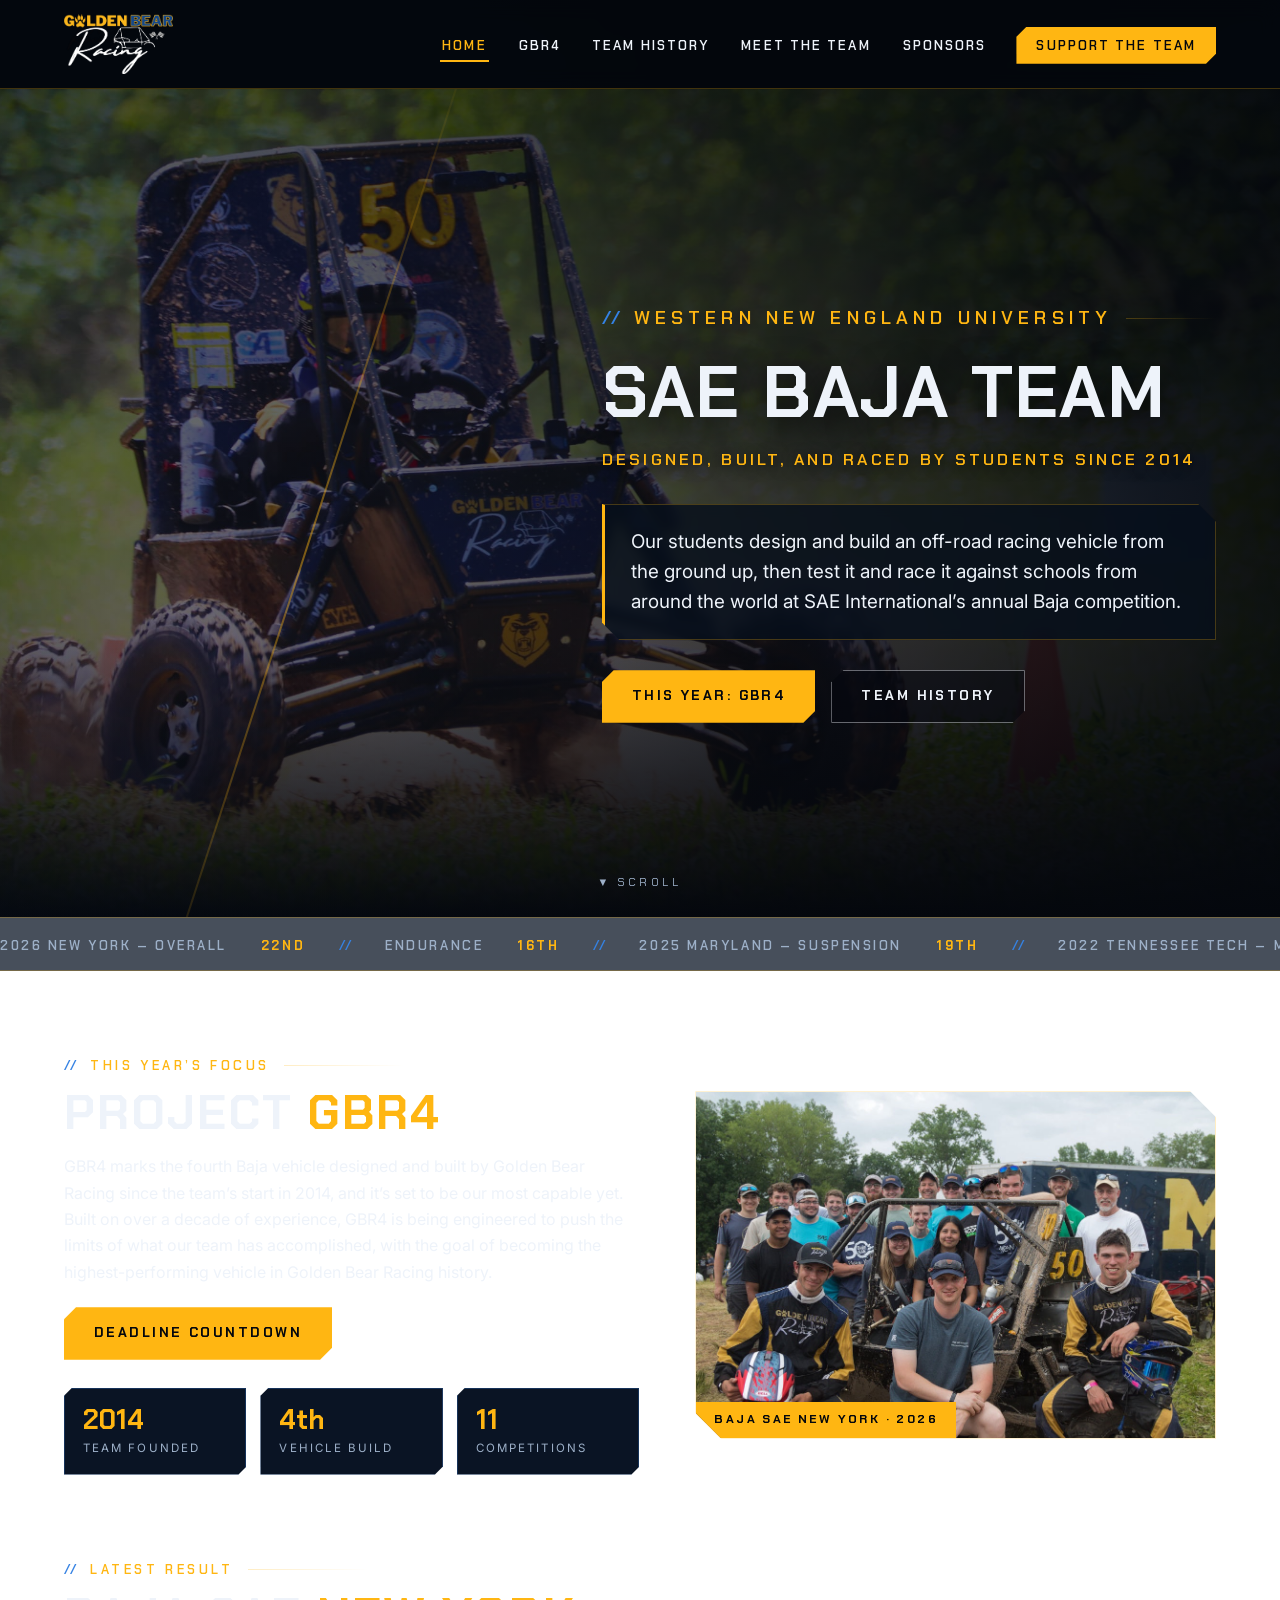
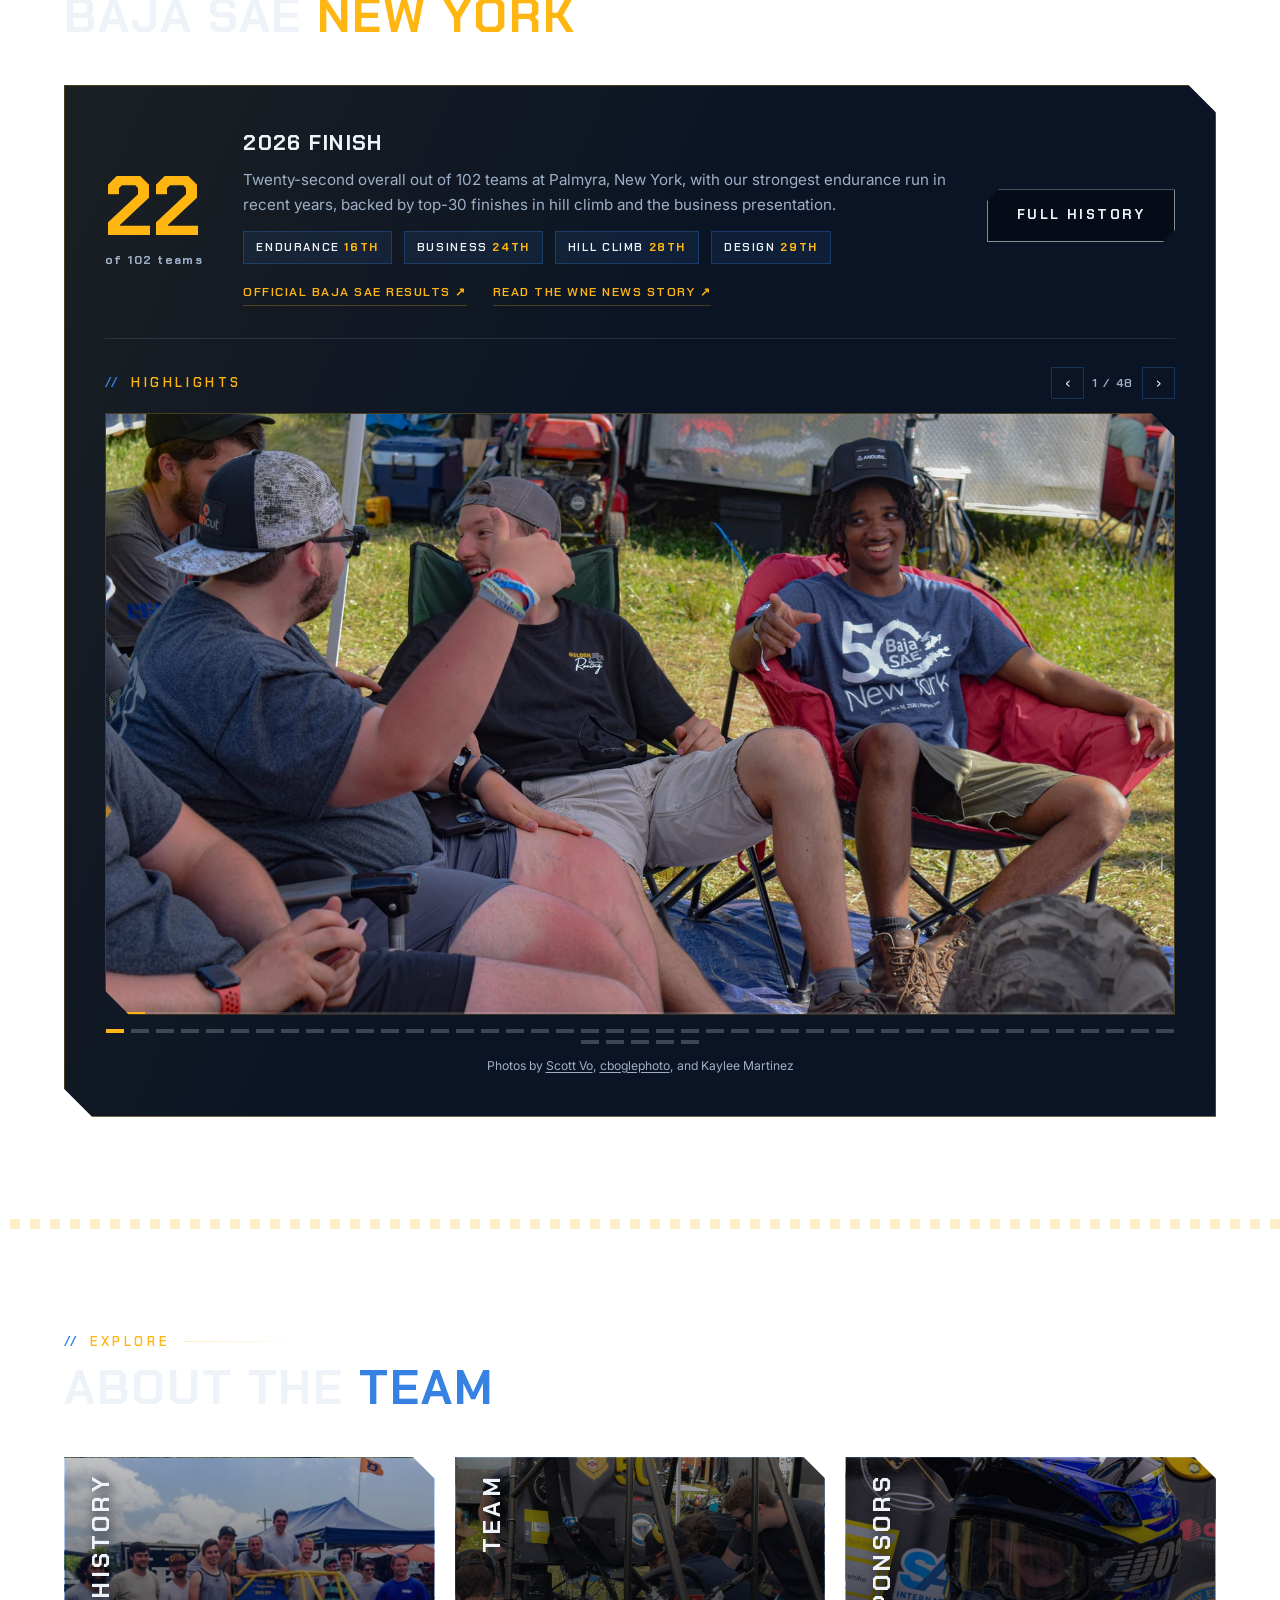
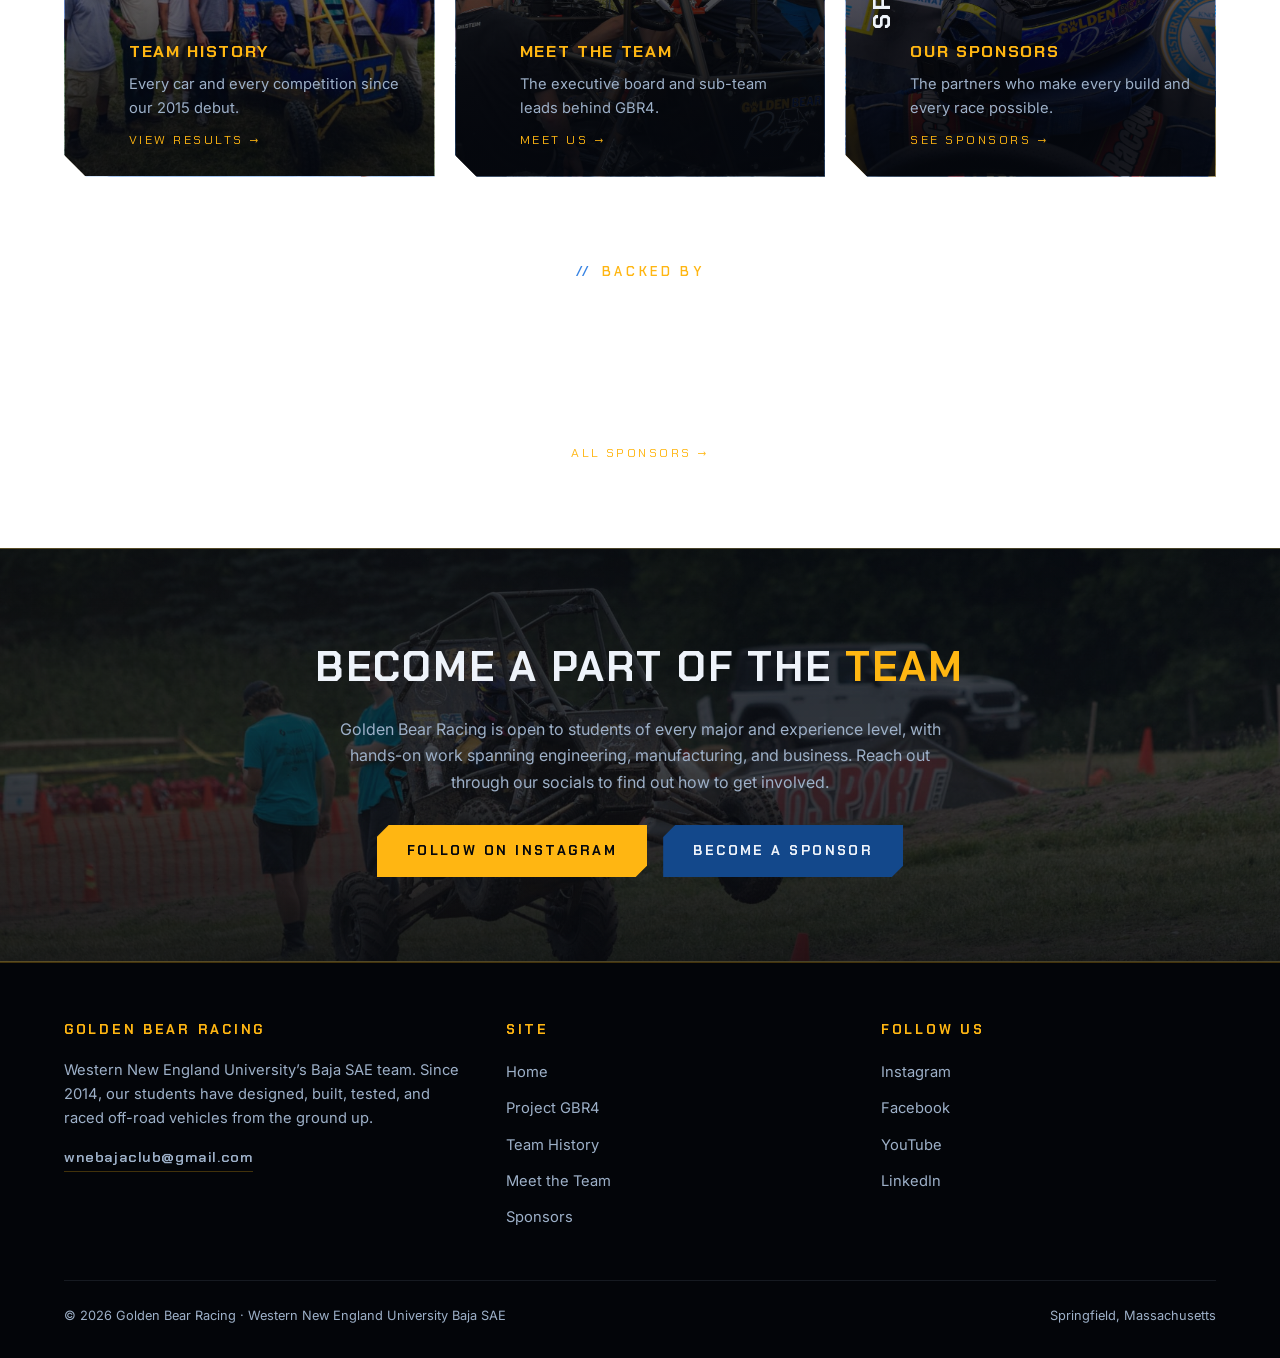
==== commit b34f1d09: "Add temporary merch store section to index.html Added a temporary merch store section with countdown" ====
--- a/index.html
+++ b/index.html
@@ -101,6 +101,50 @@
       <span class="ticker-item">2021 Louisville &mdash; Sales Presentation <strong>6th</strong></span>
     </div>
   </div>
+
+  <!-- ============ MERCH STORE (temporary) ============
+       Promotes the Piesco Sporting Goods team store. Shows itself at data-start
+       and hides itself at data-end (both Eastern time). Buttons go to
+       data-store-url; each product card goes to that item in the store. Preview early with ?merch=preview on the URL.
+       Product list and settings: assets/js/merch.js
+       To remove: delete this <section> and the merch.js script tag. -->
+  <section class="merch" id="merch" aria-labelledby="merch-title"
+           data-store-url="https://preview.chipply.com/store.html?eid=682244&amp;action=viewall"
+           data-start="2026-11-05T00:00:00-05:00"
+           data-end="2026-11-12T23:59:00-05:00" hidden>
+    <div class="wrap">
+      <div class="merch-head">
+        <div class="merch-copy">
+          <p class="eyebrow">Team Store &middot; Limited Time</p>
+          <h2 id="merch-title">Rep <span class="accent">Golden Bear Racing</span></h2>
+          <p class="merch-lede">Hoodies, quarter-zips, work shirts, hats and more, made for the team by Piesco Sporting Goods. Orders are only open for one week.</p>
+        </div>
+        <div class="merch-side">
+          <div class="merch-countdown" role="timer" aria-label="Time left to order">
+            <span class="merch-cd-lbl">Store closes in</span>
+            <div class="merch-cd-units">
+              <span><b data-u="d">7</b><small>days</small></span>
+              <span><b data-u="h">00</b><small>hrs</small></span>
+              <span><b data-u="m">00</b><small>min</small></span>
+              <span><b data-u="s">00</b><small>sec</small></span>
+            </div>
+          </div>
+          <a class="btn btn-gold" data-merch-link href="#" target="_blank" rel="noopener">Shop the Store</a>
+        </div>
+      </div>
+
+      <div class="merch-rail-wrap">
+        <button class="merch-arrow merch-prev" type="button" aria-label="Scroll products left">&#8249;</button>
+        <div class="merch-rail" tabindex="0" aria-label="Team store products"></div>
+        <button class="merch-arrow merch-next" type="button" aria-label="Scroll products right">&#8250;</button>
+      </div>
+
+      <p class="merch-foot">
+        <span>Thank you to our merch sponsor <strong>Piesco Sporting Goods</strong></span>
+        <a data-merch-link href="#" target="_blank" rel="noopener">See all 20 items &rarr;</a>
+      </p>
+    </div>
+  </section>
 
   <!-- ============ CROWDFUNDING (temporary) ============
        Numbers come from campaign.json, which the "Crowdfunding sync" GitHub
@@ -389,5 +433,6 @@
 
 <script src="assets/js/main.js"></script>
 <script src="assets/js/campaign.js"></script>
+<script src="assets/js/merch.js"></script>
 </body>
 </html>
--- a/assets/css/style.css
+++ b/assets/css/style.css
@@ -1886,3 +1886,102 @@
   .cf-marks span[data-cf="m25"], .cf-marks span[data-cf="m75"] { display: none; }
   .cf-pct { justify-content: flex-start; }
 }
+
+/* ============ MERCH STORE (temporary) ============
+   Homepage #merch section; see assets/js/merch.js. Delete this block with it. */
+.merch {
+  position: relative;
+  padding: 52px 0 44px;
+  background:
+    radial-gradient(640px 300px at 12% 0%, rgba(255, 182, 18, 0.10), transparent 70%),
+    radial-gradient(600px 280px at 95% 100%, rgba(53, 130, 227, 0.10), transparent 70%),
+    linear-gradient(180deg, rgba(10, 20, 36, 0.95), rgba(4, 7, 13, 0.7));
+  border-top: 1px solid var(--line);
+  border-bottom: 1px solid var(--line);
+}
+.merch[hidden] { display: none; }
+.merch-head {
+  display: flex; align-items: flex-end; justify-content: space-between;
+  gap: 28px; flex-wrap: wrap; margin-bottom: 28px;
+}
+.merch-copy { max-width: 620px; }
+.merch h2 {
+  font-family: var(--font-display); font-weight: 700; text-transform: uppercase;
+  font-size: clamp(1.8rem, 4vw, 2.7rem); line-height: 1.05; margin: 6px 0 12px;
+}
+.merch h2 .accent { color: var(--gold); }
+.merch-lede { color: var(--muted); margin: 0; }
+.merch-side { display: flex; align-items: center; gap: 20px; flex-wrap: wrap; }
+.merch-side .btn { margin: 0; }
+.merch-countdown {
+  border: 1px solid var(--line); background: rgba(4, 7, 13, 0.6);
+  padding: 10px 14px; border-radius: 4px;
+}
+.merch-cd-lbl {
+  display: block; font-family: var(--font-display); font-size: 0.68rem;
+  letter-spacing: 0.16em; text-transform: uppercase; color: var(--blue-bright); margin-bottom: 4px;
+}
+.merch-cd-units { display: flex; gap: 14px; }
+.merch-cd-units span { display: flex; flex-direction: column; align-items: center; min-width: 34px; }
+.merch-cd-units b {
+  font-family: var(--font-display); font-size: 1.55rem; line-height: 1;
+  color: var(--gold); font-variant-numeric: tabular-nums;
+}
+.merch-cd-units small { font-size: 0.62rem; text-transform: uppercase; letter-spacing: 0.1em; color: var(--muted); }
+
+.merch-rail-wrap { position: relative; }
+.merch-rail {
+  display: grid; grid-auto-flow: column; grid-auto-columns: 214px; gap: 16px;
+  overflow-x: auto; scroll-snap-type: x mandatory; scroll-padding: 0 2px;
+  padding: 4px 2px 14px; scrollbar-width: thin; scrollbar-color: var(--gold-dim) transparent;
+}
+.merch-rail:focus-visible { outline: 2px solid var(--gold); outline-offset: 4px; }
+.merch-card {
+  scroll-snap-align: start; display: flex; flex-direction: column;
+  background: var(--navy); border: 1px solid rgba(255, 255, 255, 0.07);
+  border-radius: 6px; overflow: hidden; color: var(--ink);
+  transition: transform .2s ease, border-color .2s ease, box-shadow .2s ease;
+}
+.merch-card:hover, .merch-card:focus-visible {
+  transform: translateY(-4px); border-color: var(--gold); color: var(--ink);
+  box-shadow: 0 10px 28px rgba(0, 0, 0, 0.45);
+}
+.merch-img { display: block; aspect-ratio: 1; background: #fff; overflow: hidden; }
+.merch-img img { width: 100%; height: 100%; object-fit: contain; display: block; transition: transform .3s ease; }
+.merch-card:hover .merch-img img { transform: scale(1.05); }
+.merch-card.no-img .merch-img {
+  background: url("../img/logo.png") center / 60% no-repeat, var(--navy-2);
+}
+.merch-card.no-img .merch-img img { display: none; }
+.merch-name { padding: 12px 14px 4px; font-weight: 600; font-size: 0.92rem; line-height: 1.3; flex: 1; }
+.merch-price {
+  padding: 0 14px 14px; font-family: var(--font-display); color: var(--gold); font-size: 1.05rem;
+}
+.merch-price small { color: var(--muted); font-family: var(--font-body); font-size: 0.75rem; }
+.merch-arrow {
+  position: absolute; top: calc(50% - 30px); z-index: 2; width: 42px; height: 42px;
+  border-radius: 50%; border: 1px solid var(--gold); background: rgba(4, 7, 13, 0.85);
+  color: var(--gold); font-size: 1.7rem; line-height: 1; cursor: pointer; transition: opacity .2s;
+}
+.merch-prev { left: -20px; }
+.merch-next { right: -20px; }
+.merch-arrow:disabled { opacity: 0; pointer-events: none; }
+.merch-foot {
+  display: flex; justify-content: space-between; gap: 12px; flex-wrap: wrap;
+  margin: 14px 0 0; font-size: 0.9rem; color: var(--muted);
+}
+.merch-foot strong { color: var(--ink); }
+.merch-foot a { font-family: var(--font-display); text-transform: uppercase; letter-spacing: 0.08em; font-size: 0.82rem; }
+@media (max-width: 900px) {
+  .merch-arrow { display: none; }
+}
+@media (max-width: 600px) {
+  .merch { padding: 38px 0 32px; }
+  .merch-rail { grid-auto-columns: 62%; gap: 12px; }
+  .merch-side { width: 100%; justify-content: space-between; }
+  .merch-cd-units { gap: 10px; }
+  .merch-cd-units b { font-size: 1.3rem; }
+}
+@media (prefers-reduced-motion: reduce) {
+  .merch-card, .merch-img img { transition: none; }
+}
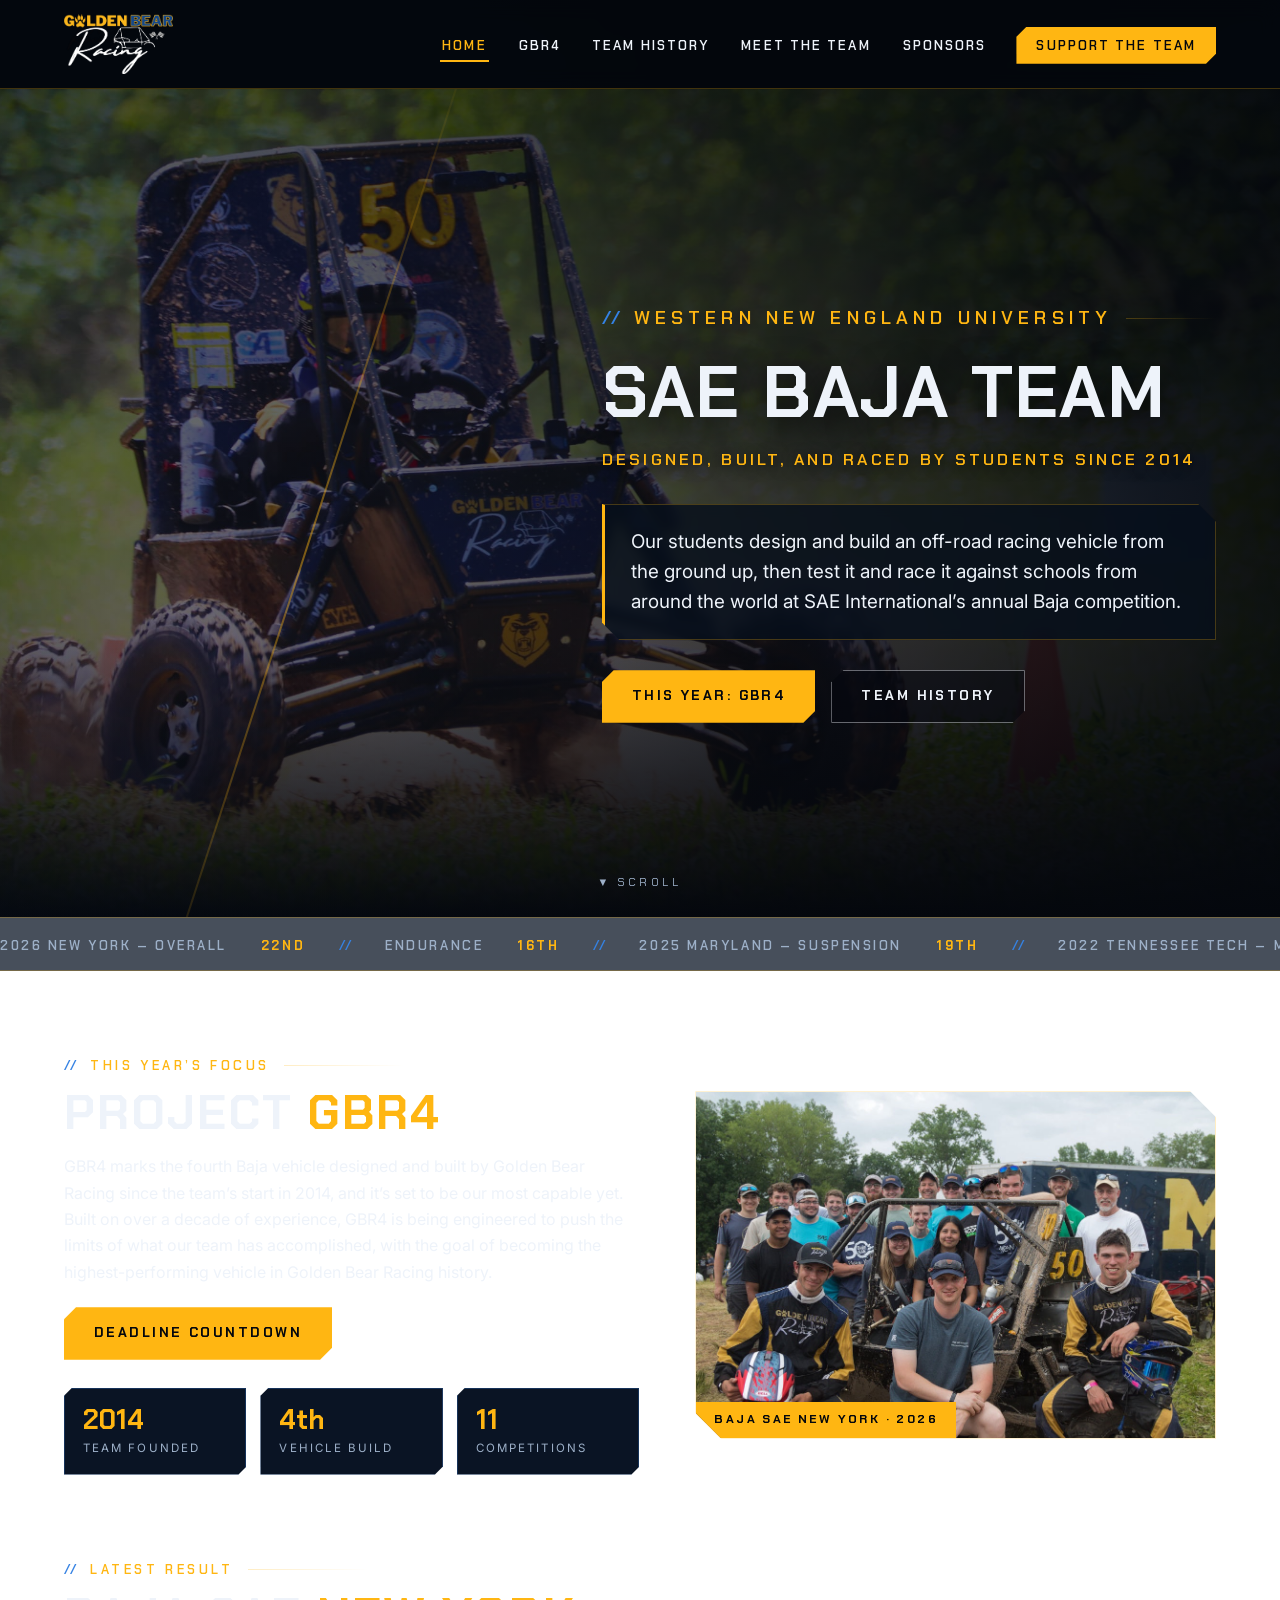
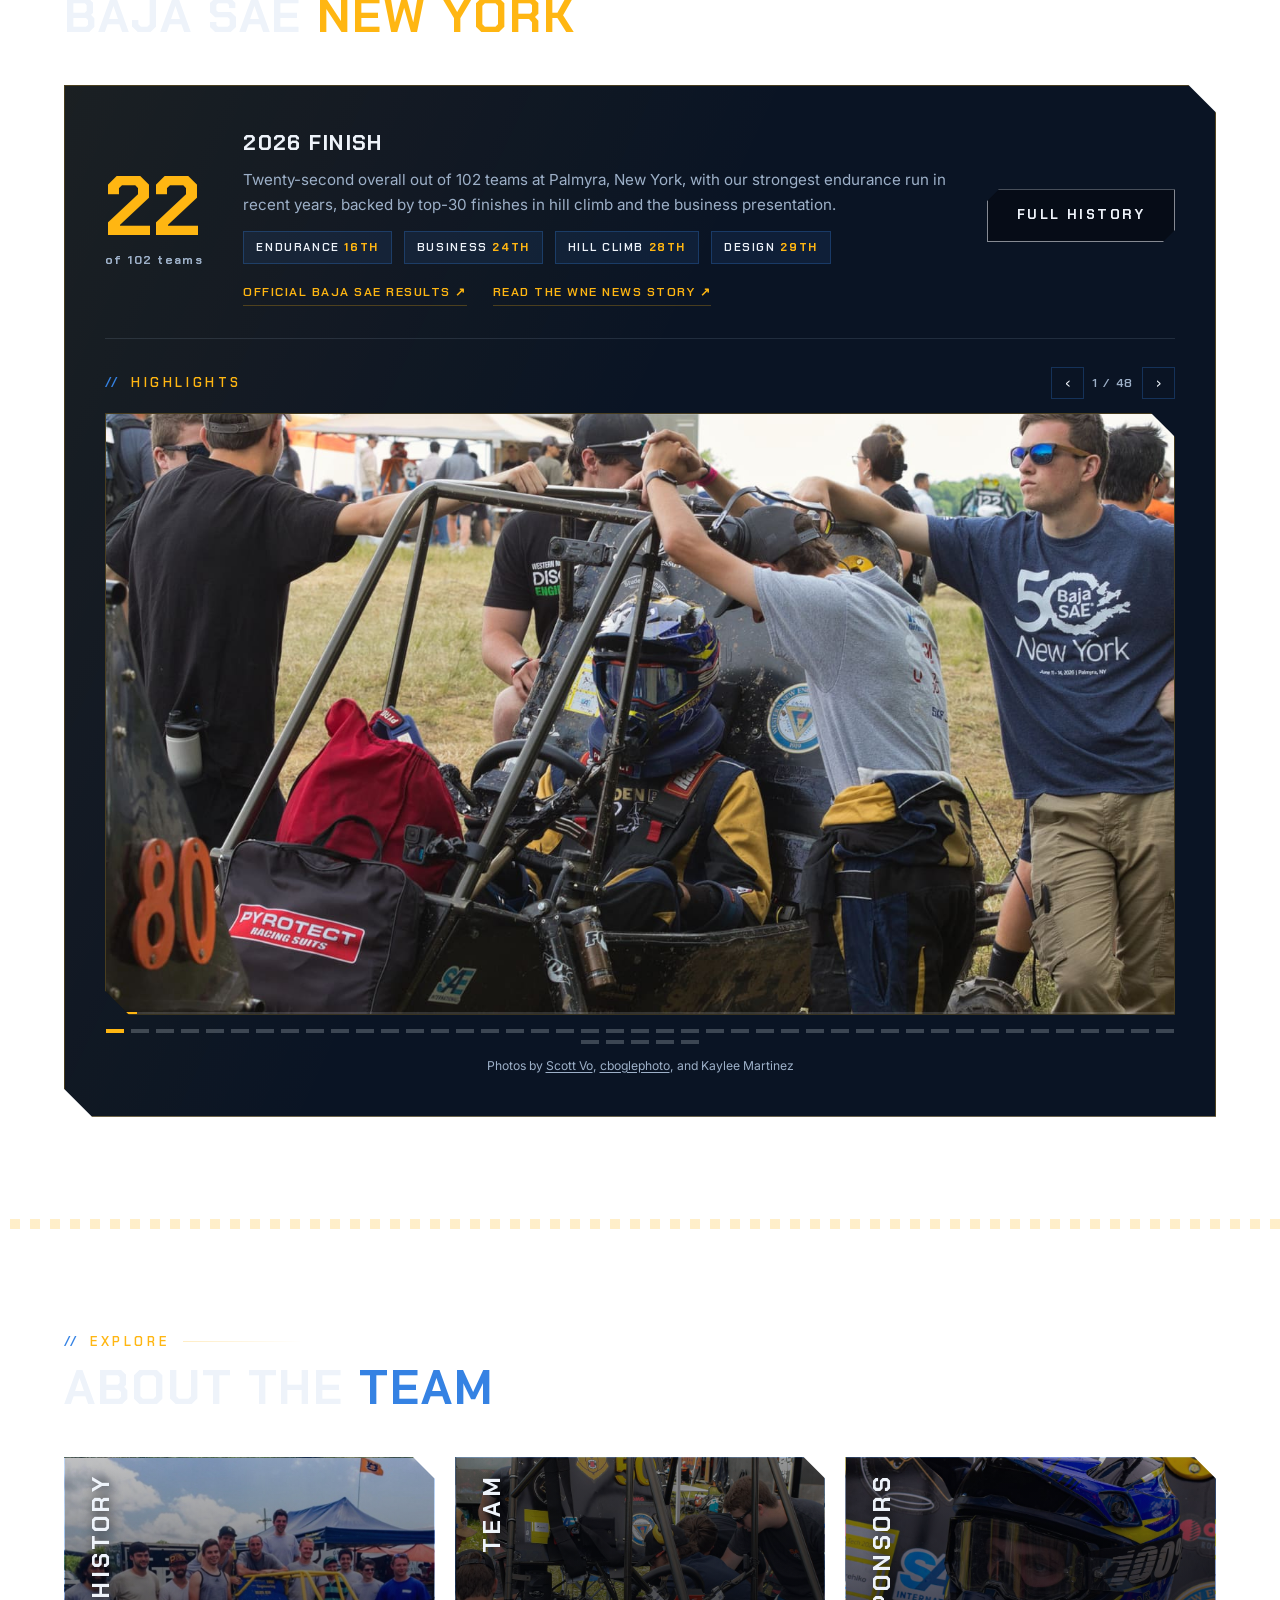
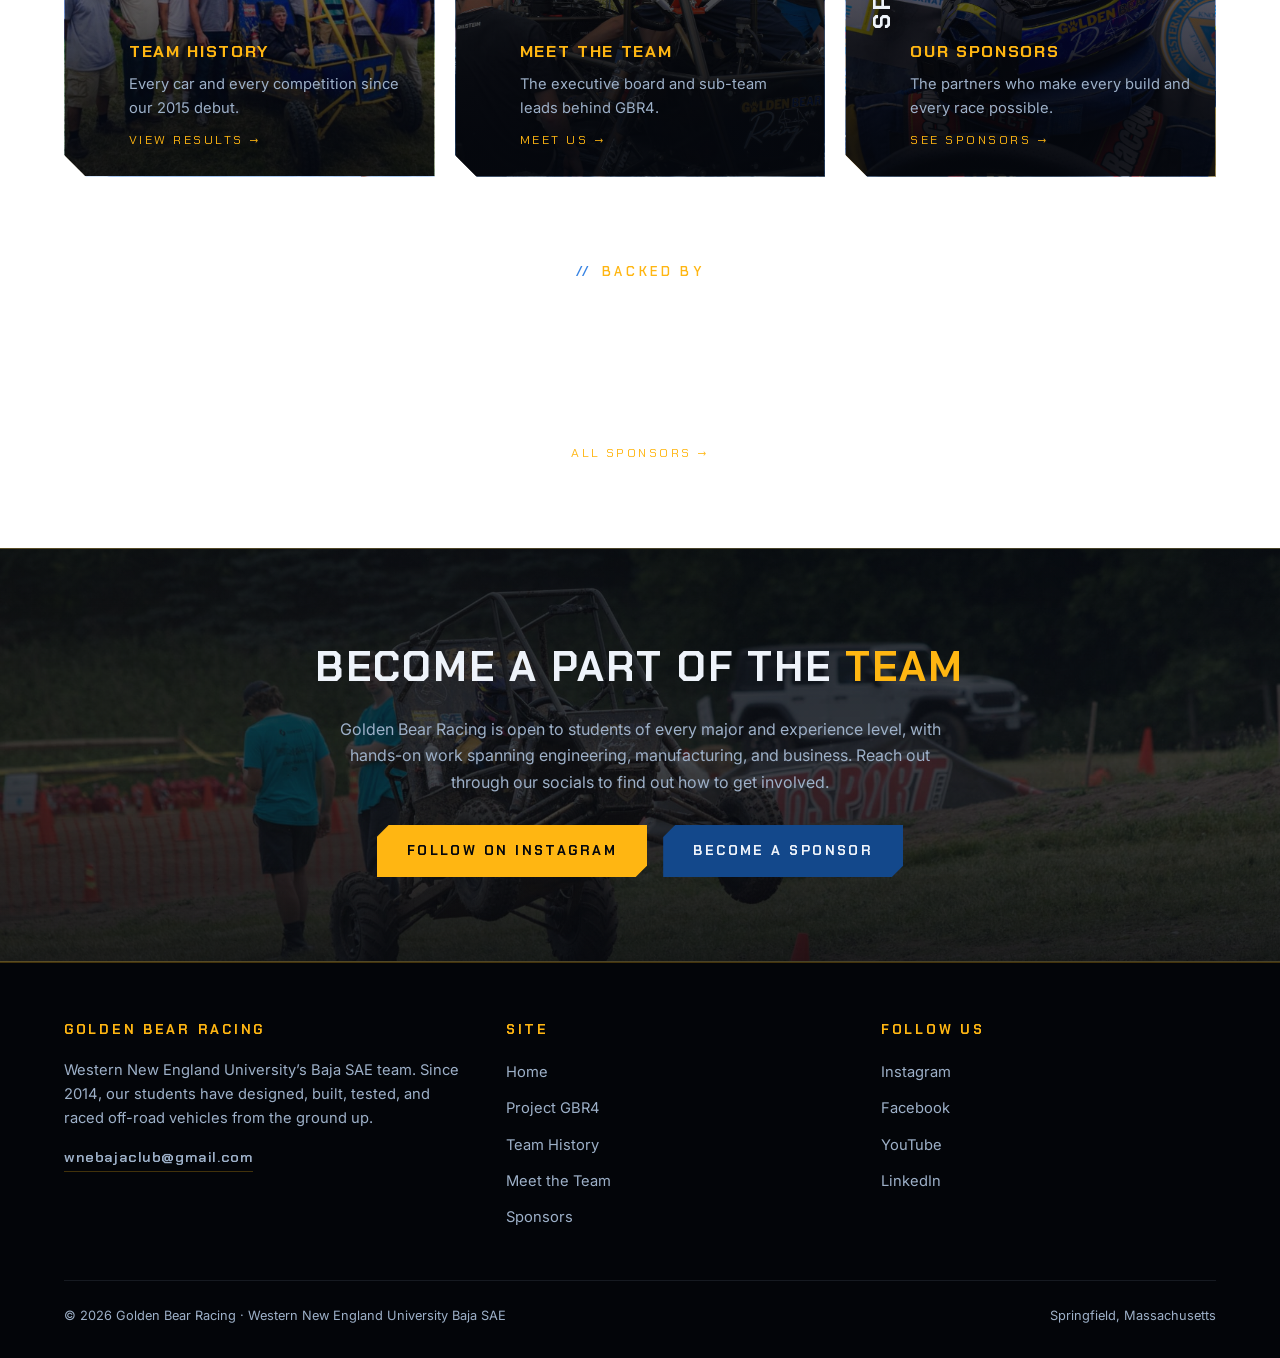
==== commit 1cdd6fd5: "Hide merch section until correct store link is in Updated the data-start attribute to a future date " ====
--- a/index.html
+++ b/index.html
@@ -107,10 +107,11 @@
        and hides itself at data-end (both Eastern time). Buttons go to
        data-store-url; each product card goes to that item in the store. Preview early with ?merch=preview on the URL.
        Product list and settings: assets/js/merch.js
-       To remove: delete this <section> and the merch.js script tag. -->
+       To remove: delete this <section> and the merch.js script tag.
+       PAUSED 2026-11-05 until the correct store link is in: data-start was 2026-11-05T00:00:00-05:00. Put that back (or a new start) to show it again. -->
   <section class="merch" id="merch" aria-labelledby="merch-title"
            data-store-url="https://preview.chipply.com/store.html?eid=682244&amp;action=viewall"
-           data-start="2026-11-05T00:00:00-05:00"
+           data-start="2099-01-01T00:00:00-05:00"
            data-end="2026-11-12T23:59:00-05:00" hidden>
     <div class="wrap">
       <div class="merch-head">
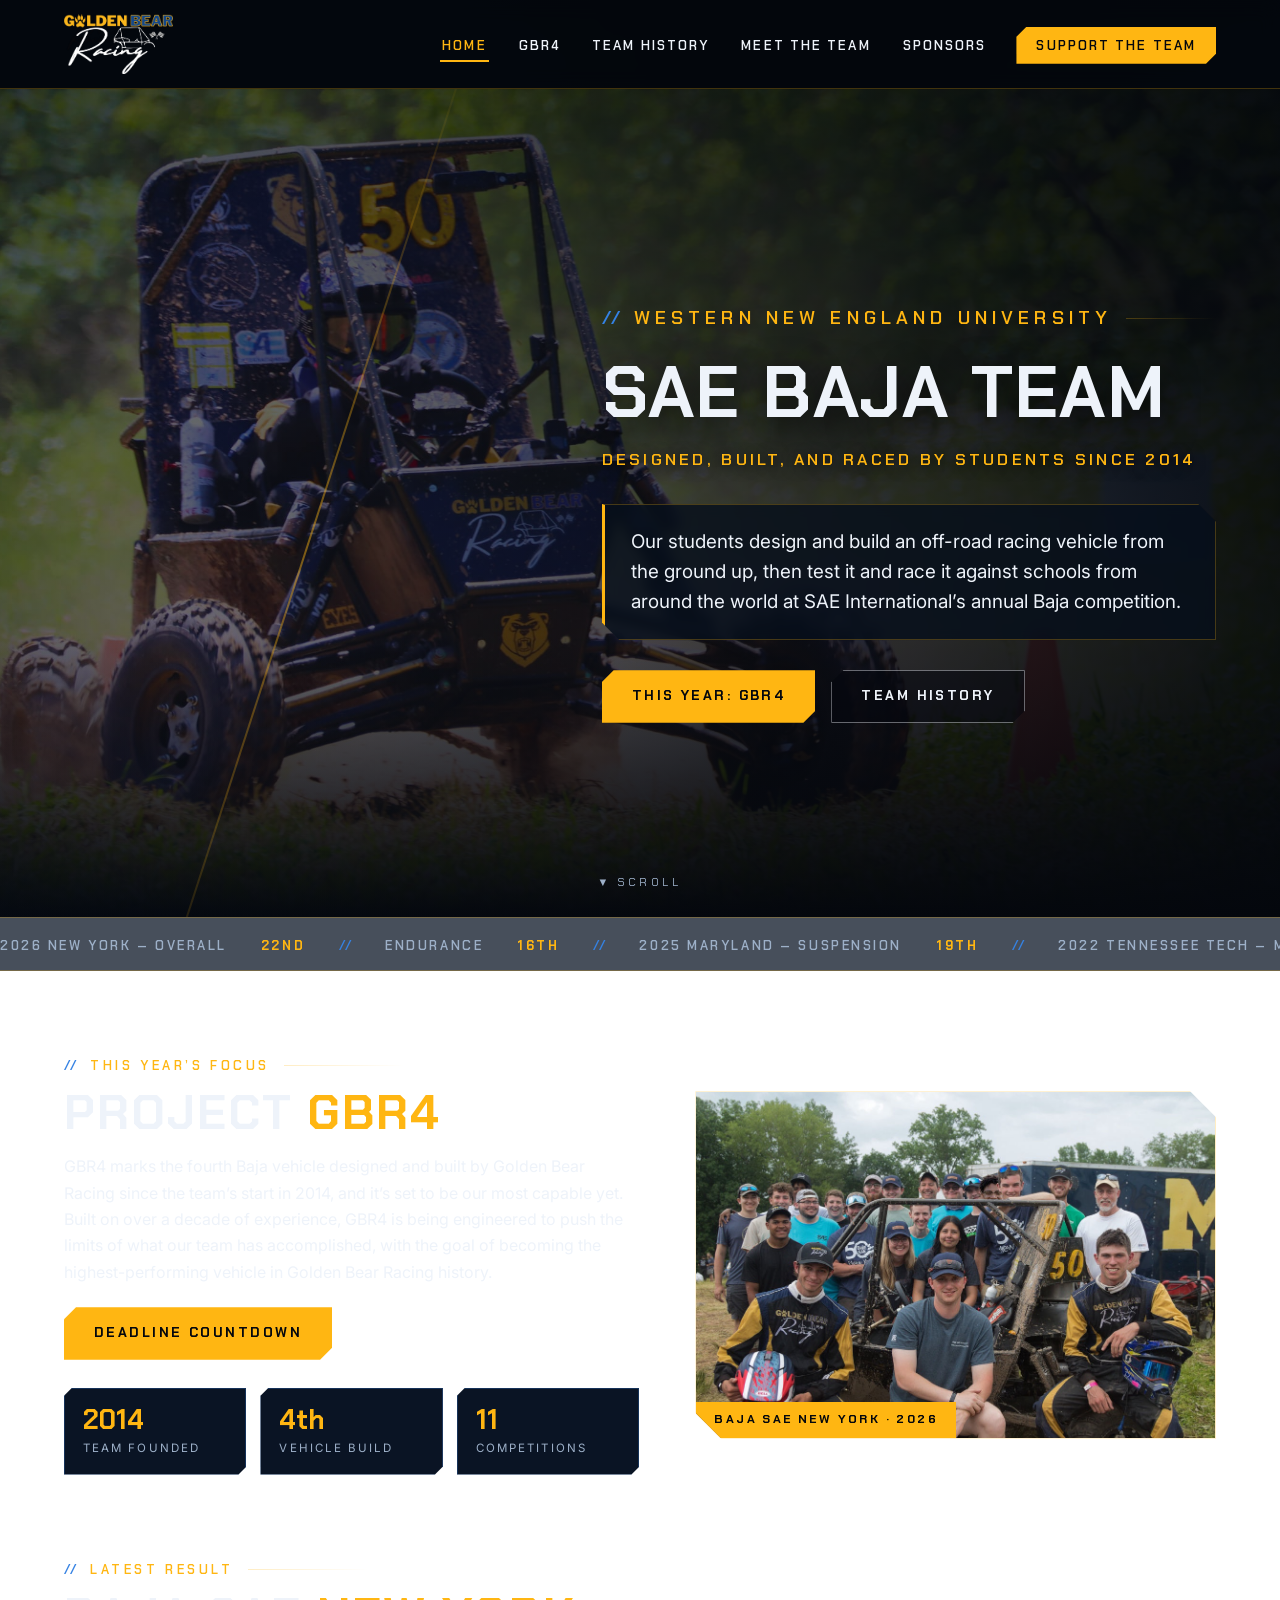
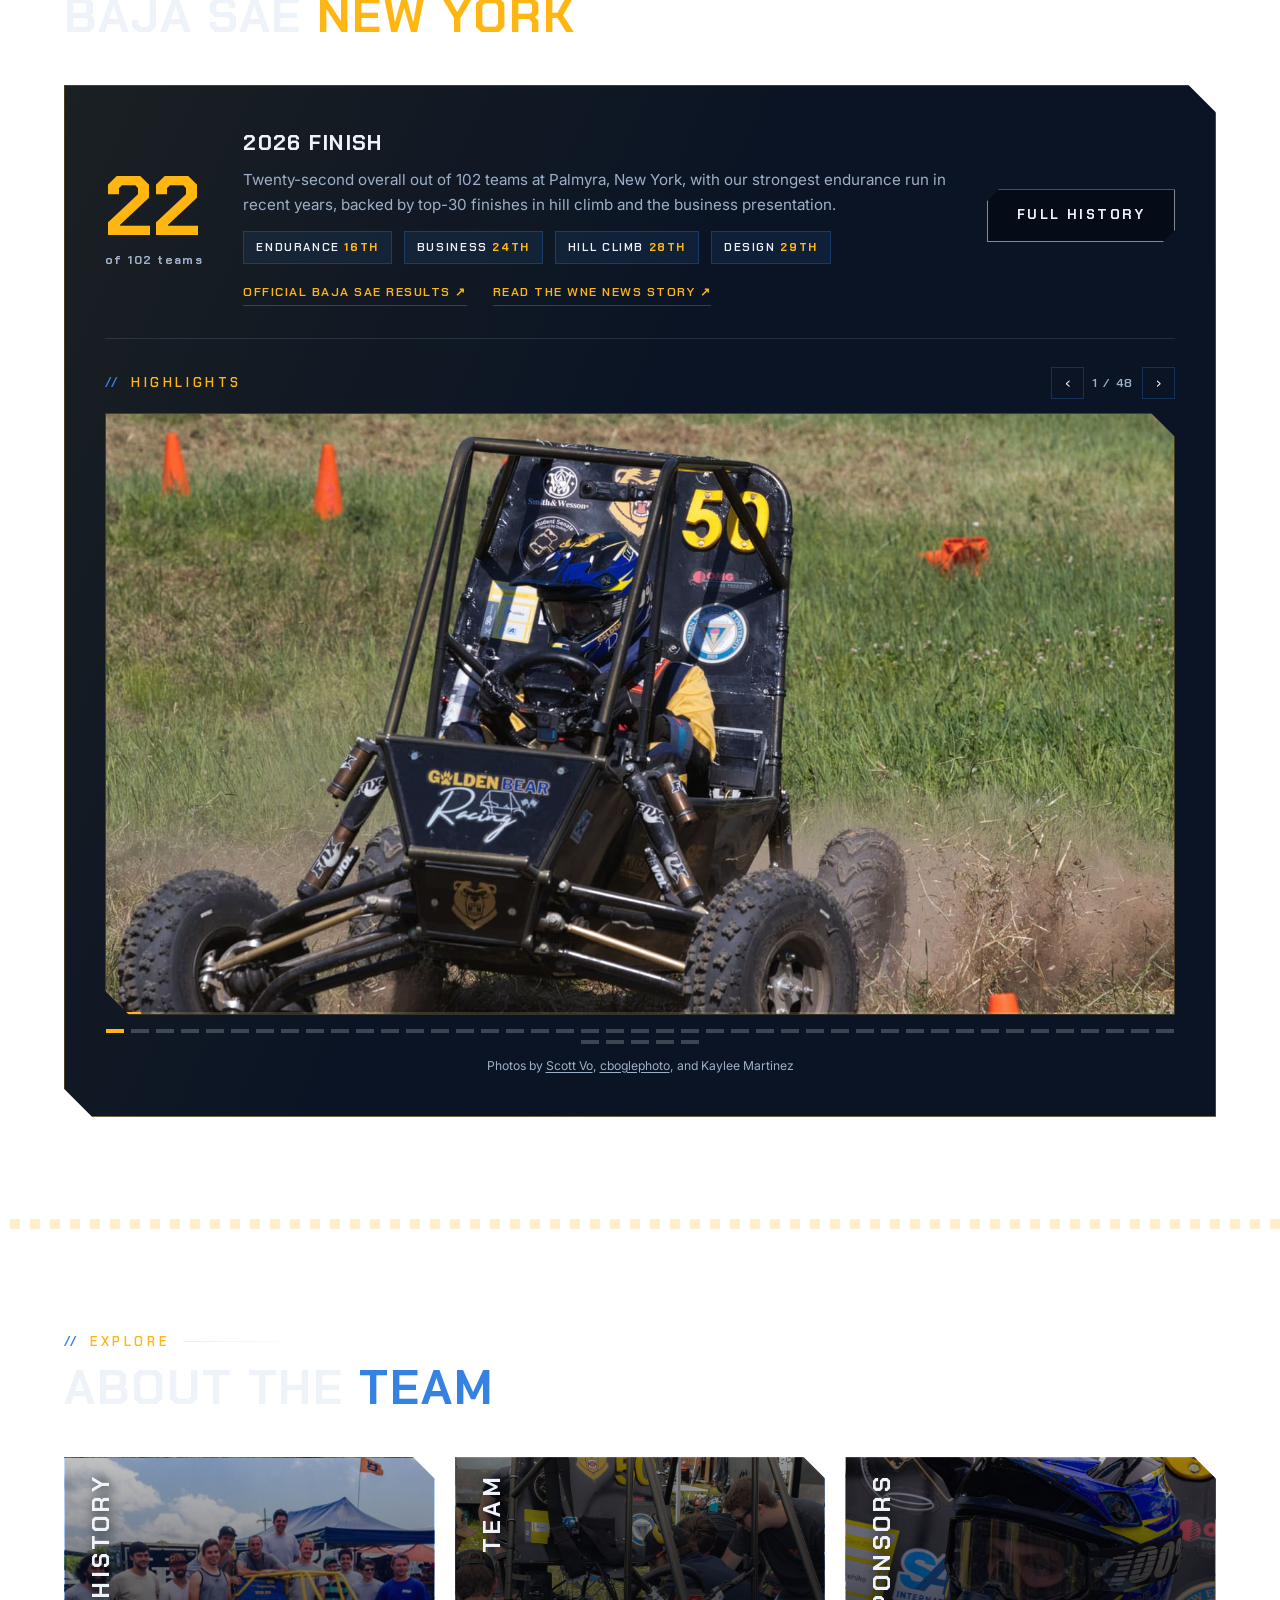
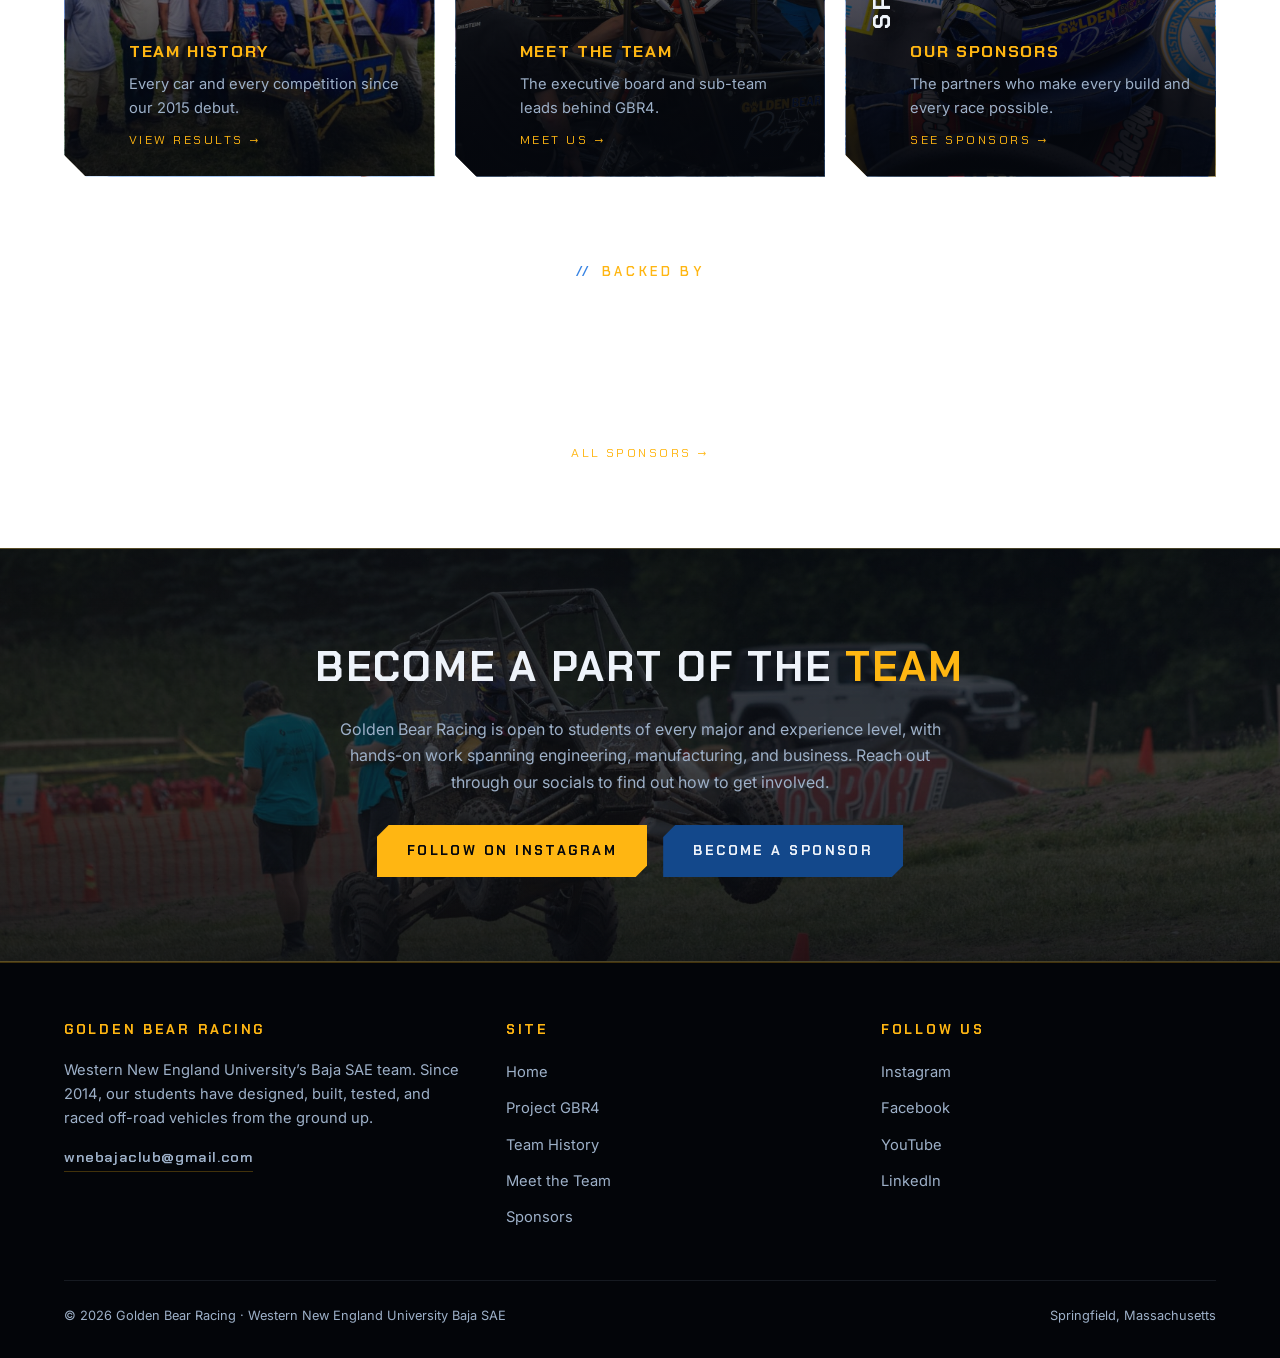
==== commit fe65893f: "Update end date in merch section of index.html" ====
--- a/index.html
+++ b/index.html
@@ -112,7 +112,7 @@
   <section class="merch" id="merch" aria-labelledby="merch-title"
            data-store-url="https://preview.chipply.com/store.html?eid=682244&amp;action=viewall"
            data-start="2099-01-01T00:00:00-05:00"
-           data-end="2026-11-12T23:59:00-05:00" hidden>
+           data-end="2026-11-12T23:58:00-05:00" hidden>
     <div class="wrap">
       <div class="merch-head">
         <div class="merch-copy">
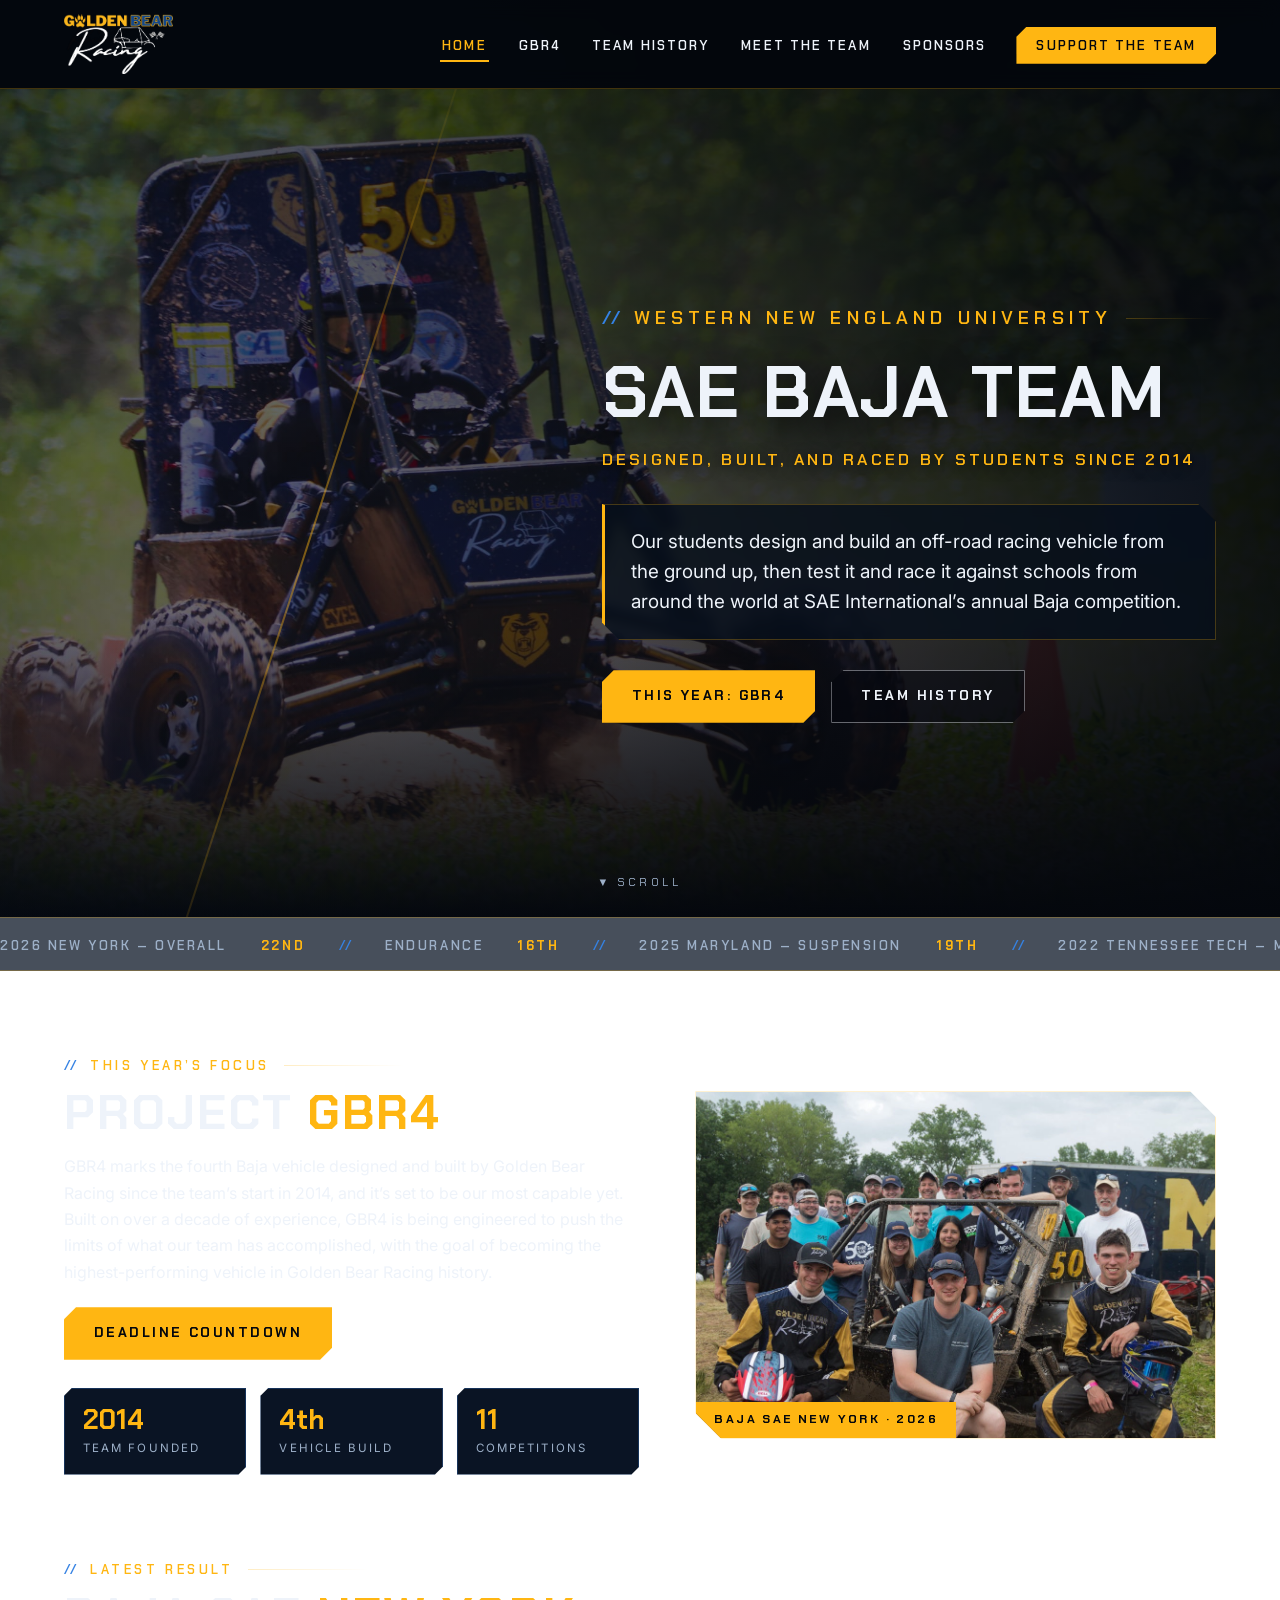
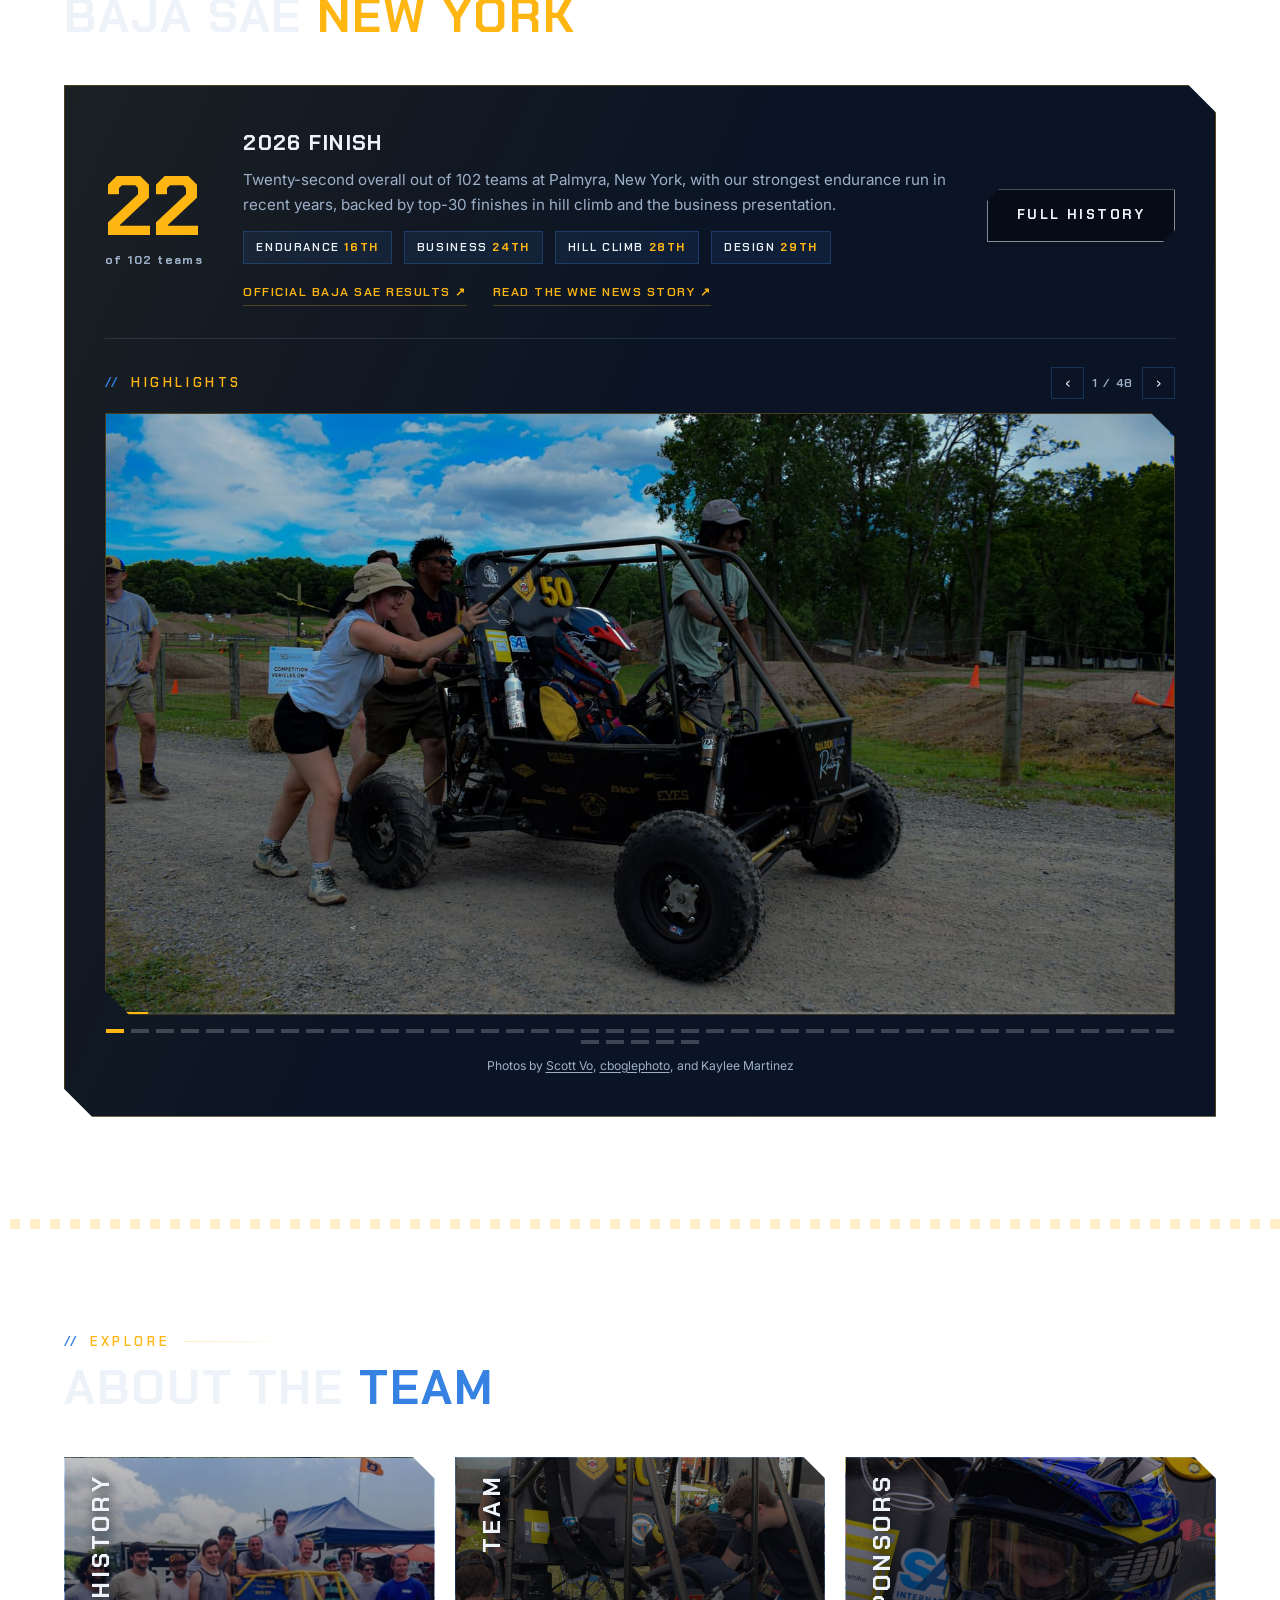
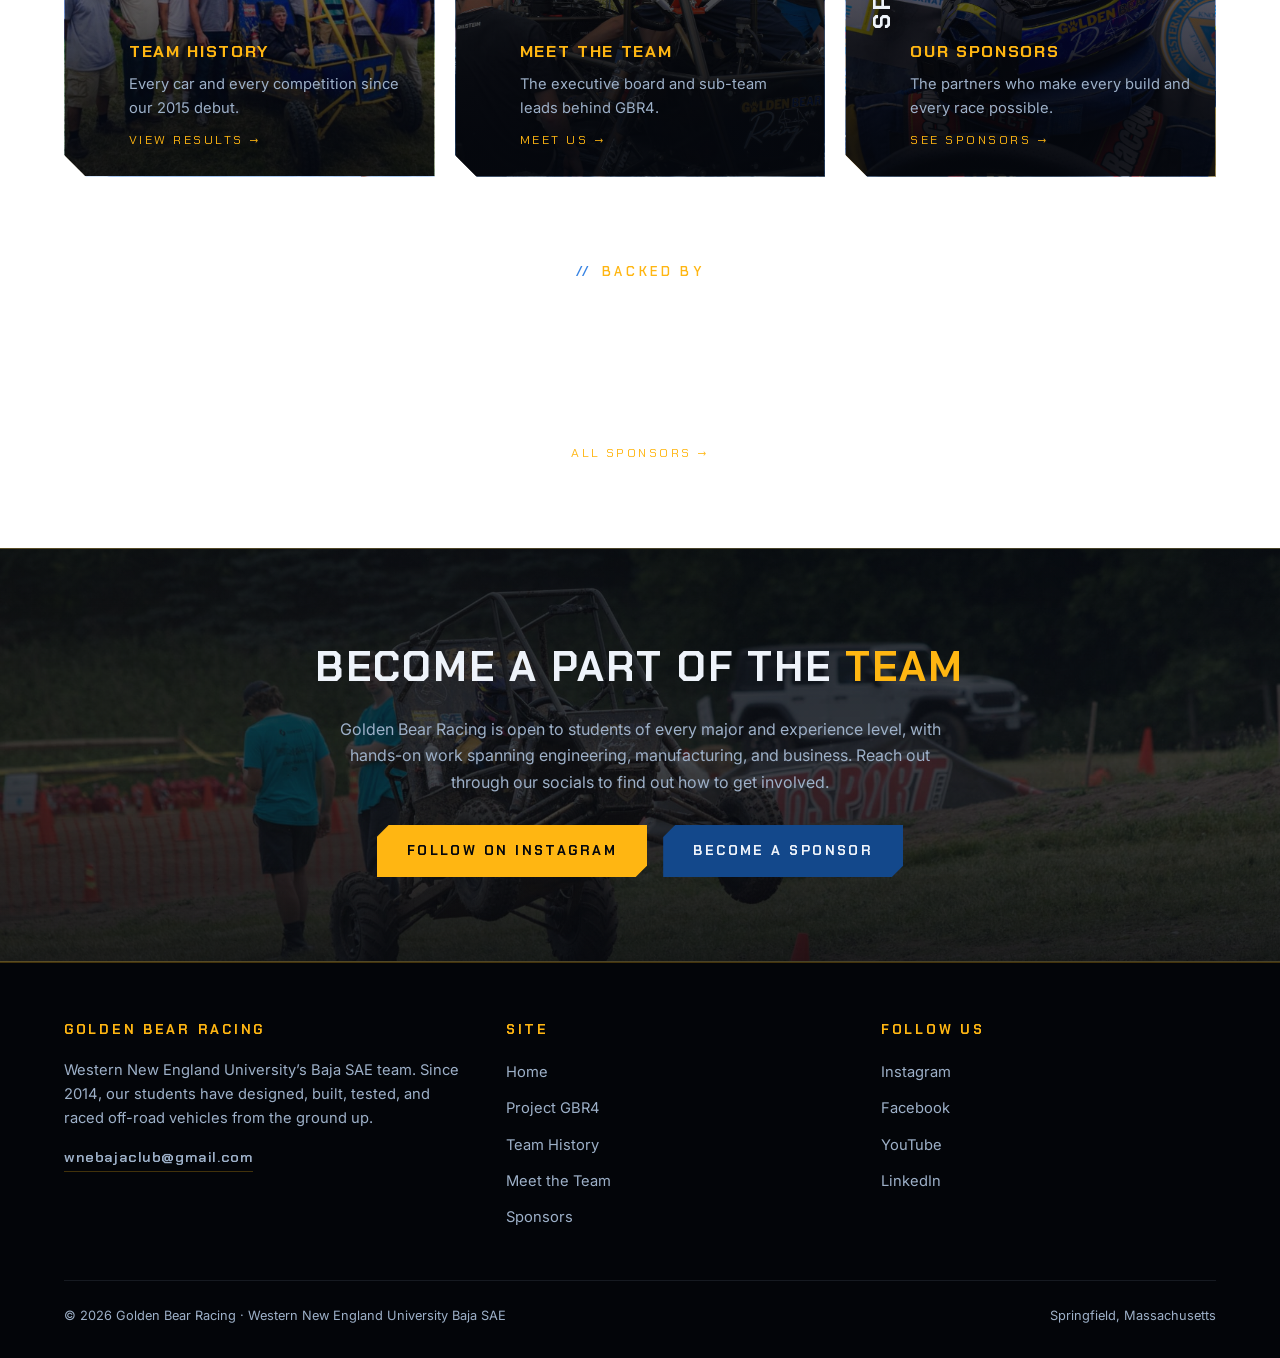
==== commit b88417a4: "Turn merch section back on with the new store link" ====
--- a/index.html
+++ b/index.html
@@ -107,11 +107,10 @@
        and hides itself at data-end (both Eastern time). Buttons go to
        data-store-url; each product card goes to that item in the store. Preview early with ?merch=preview on the URL.
        Product list and settings: assets/js/merch.js
-       To remove: delete this <section> and the merch.js script tag.
-       PAUSED 2026-11-05 until the correct store link is in: data-start was 2026-11-05T00:00:00-05:00. Put that back (or a new start) to show it again. -->
+       To remove: delete this <section> and the merch.js script tag. -->
   <section class="merch" id="merch" aria-labelledby="merch-title"
-           data-store-url="https://preview.chipply.com/store.html?eid=682244&amp;action=viewall"
-           data-start="2099-01-01T00:00:00-05:00"
+           data-store-url="https://psg.chipply.com/GoldenBearRacing/?action=viewall"
+           data-start="2026-11-05T00:00:00-05:00"
            data-end="2026-11-12T23:58:00-05:00" hidden>
     <div class="wrap">
       <div class="merch-head">
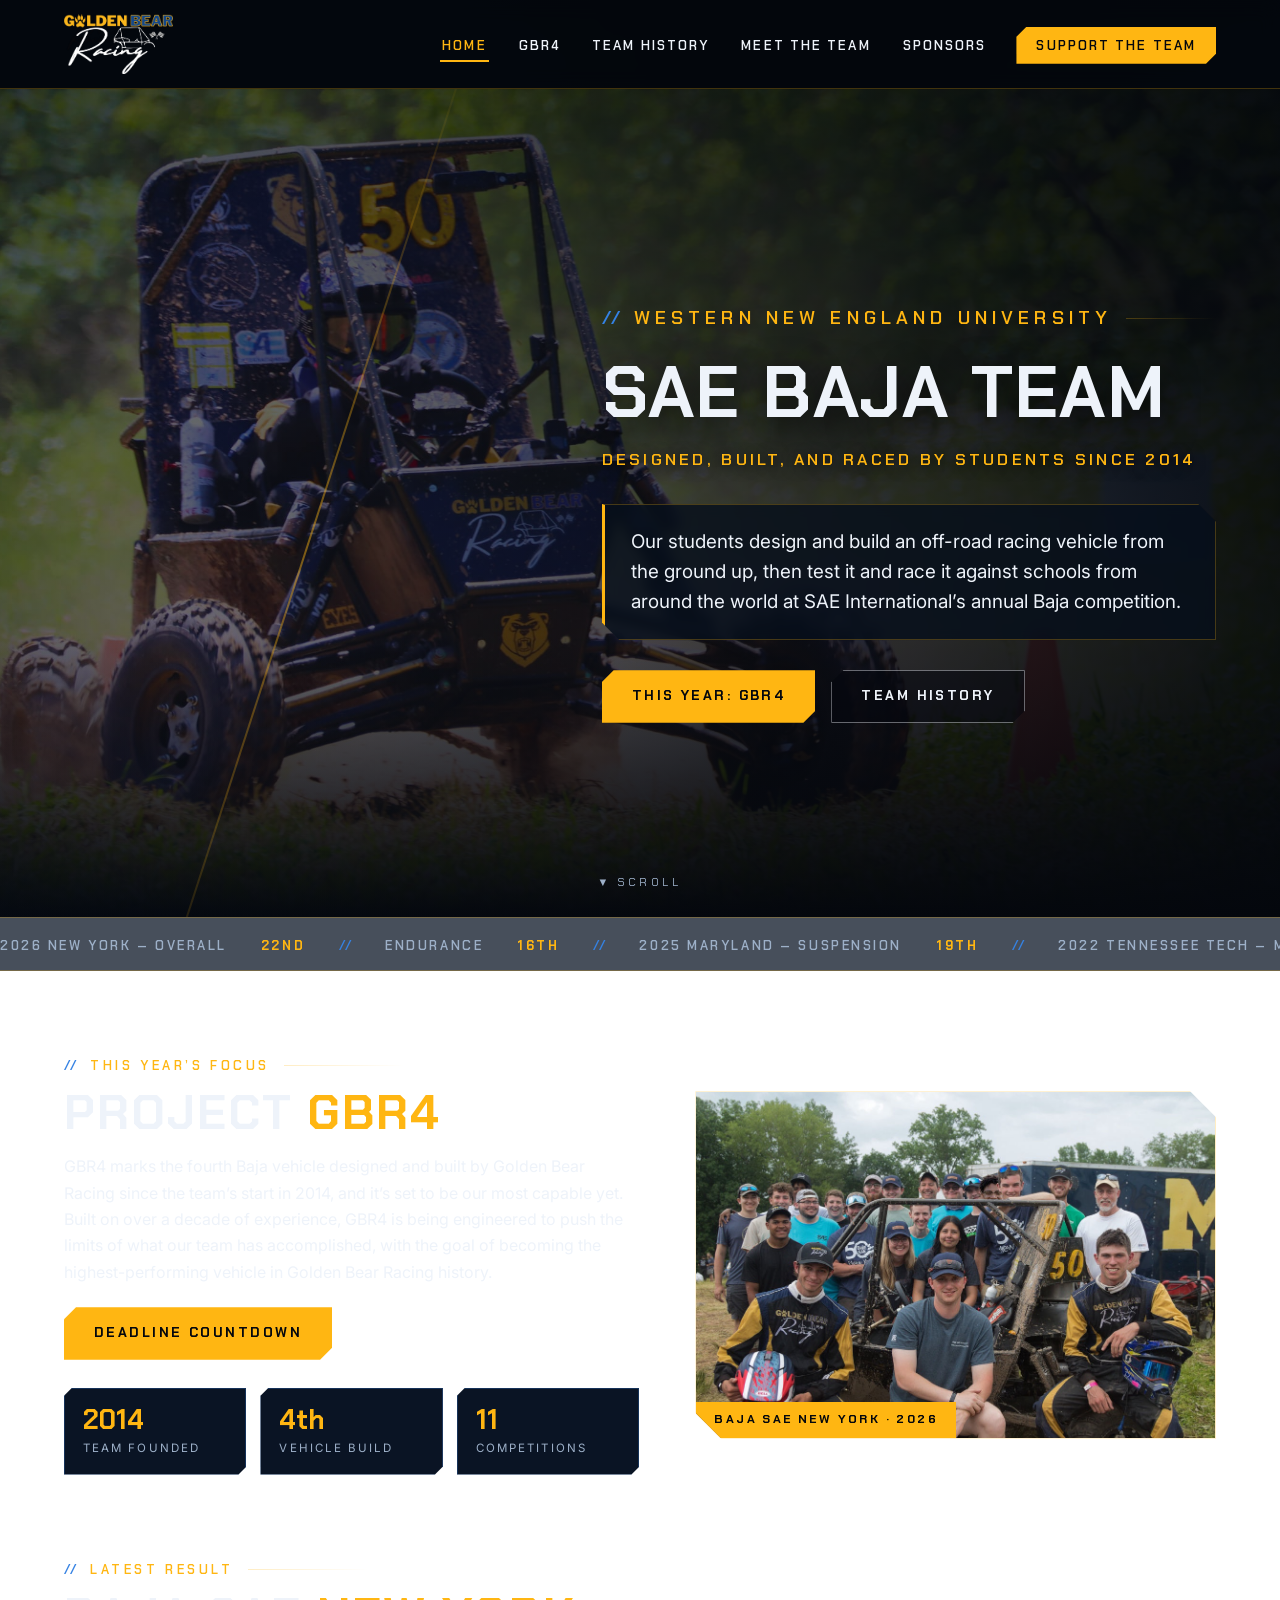
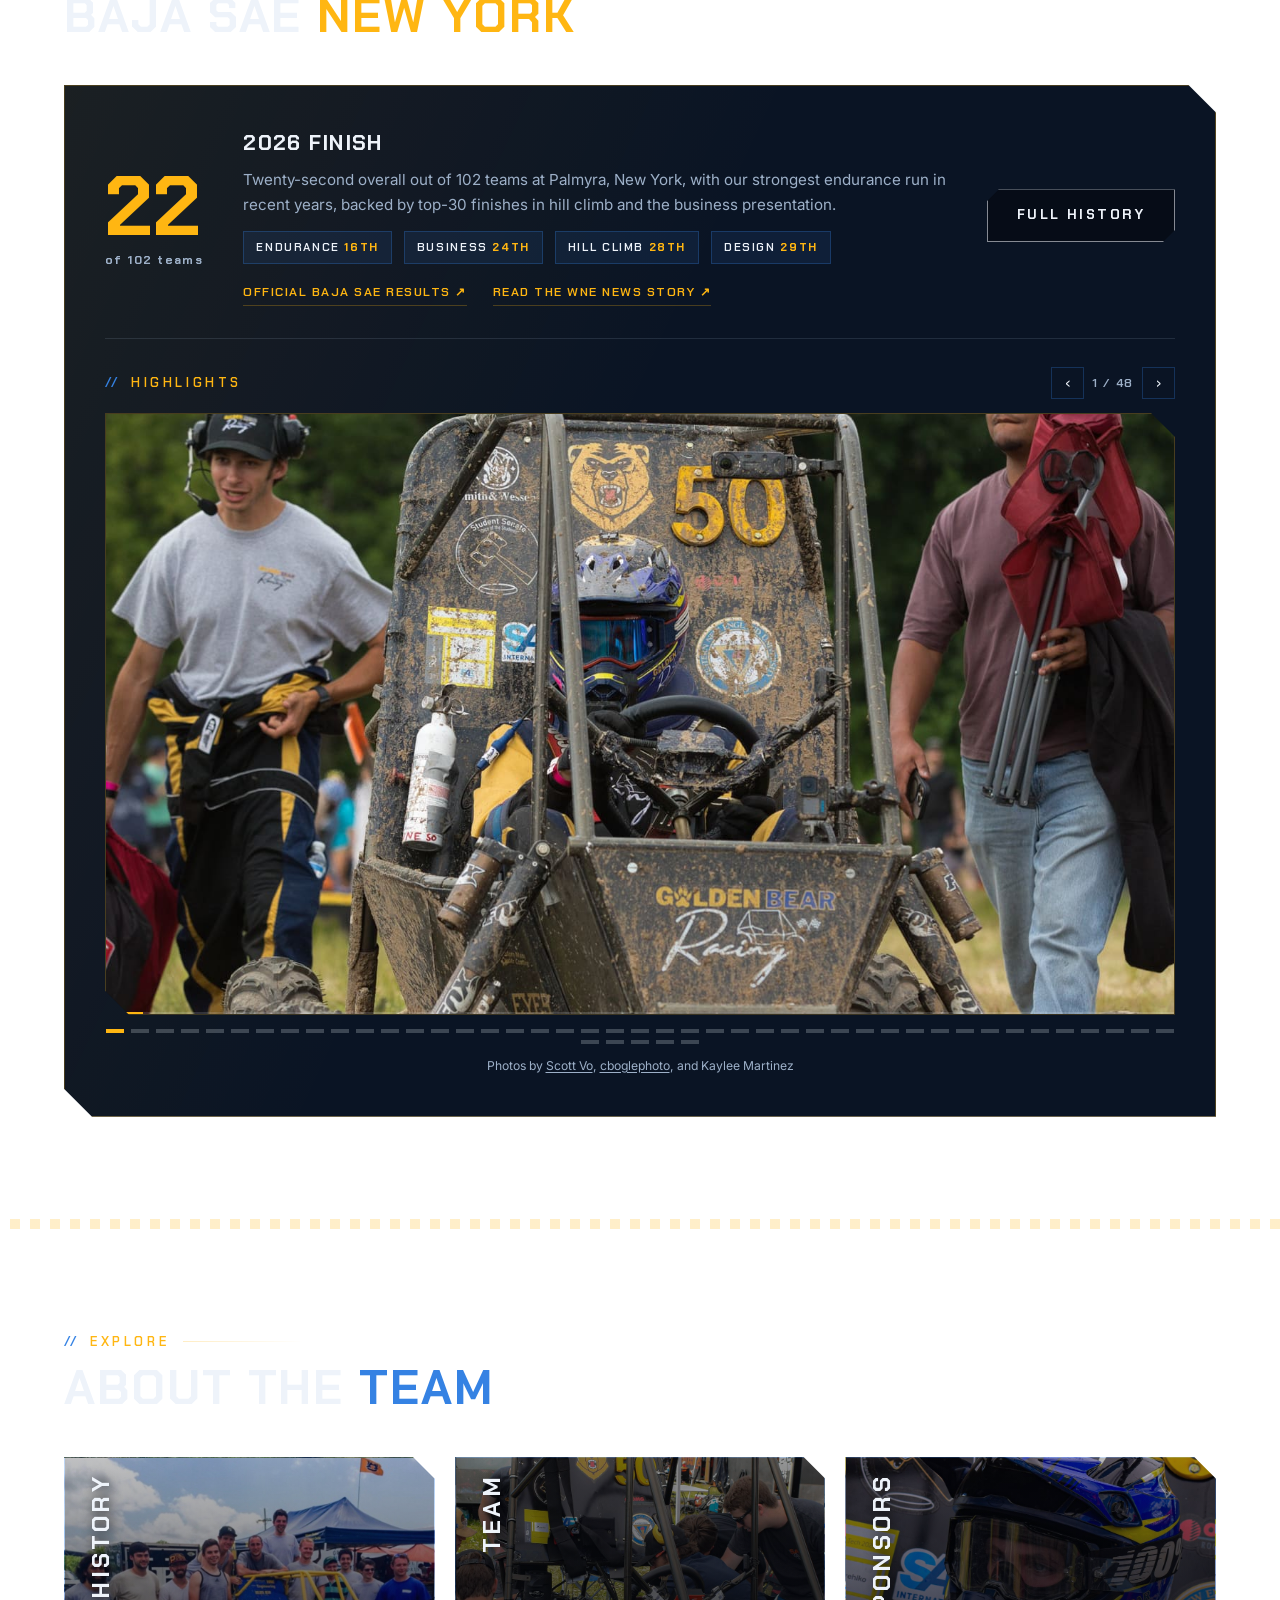
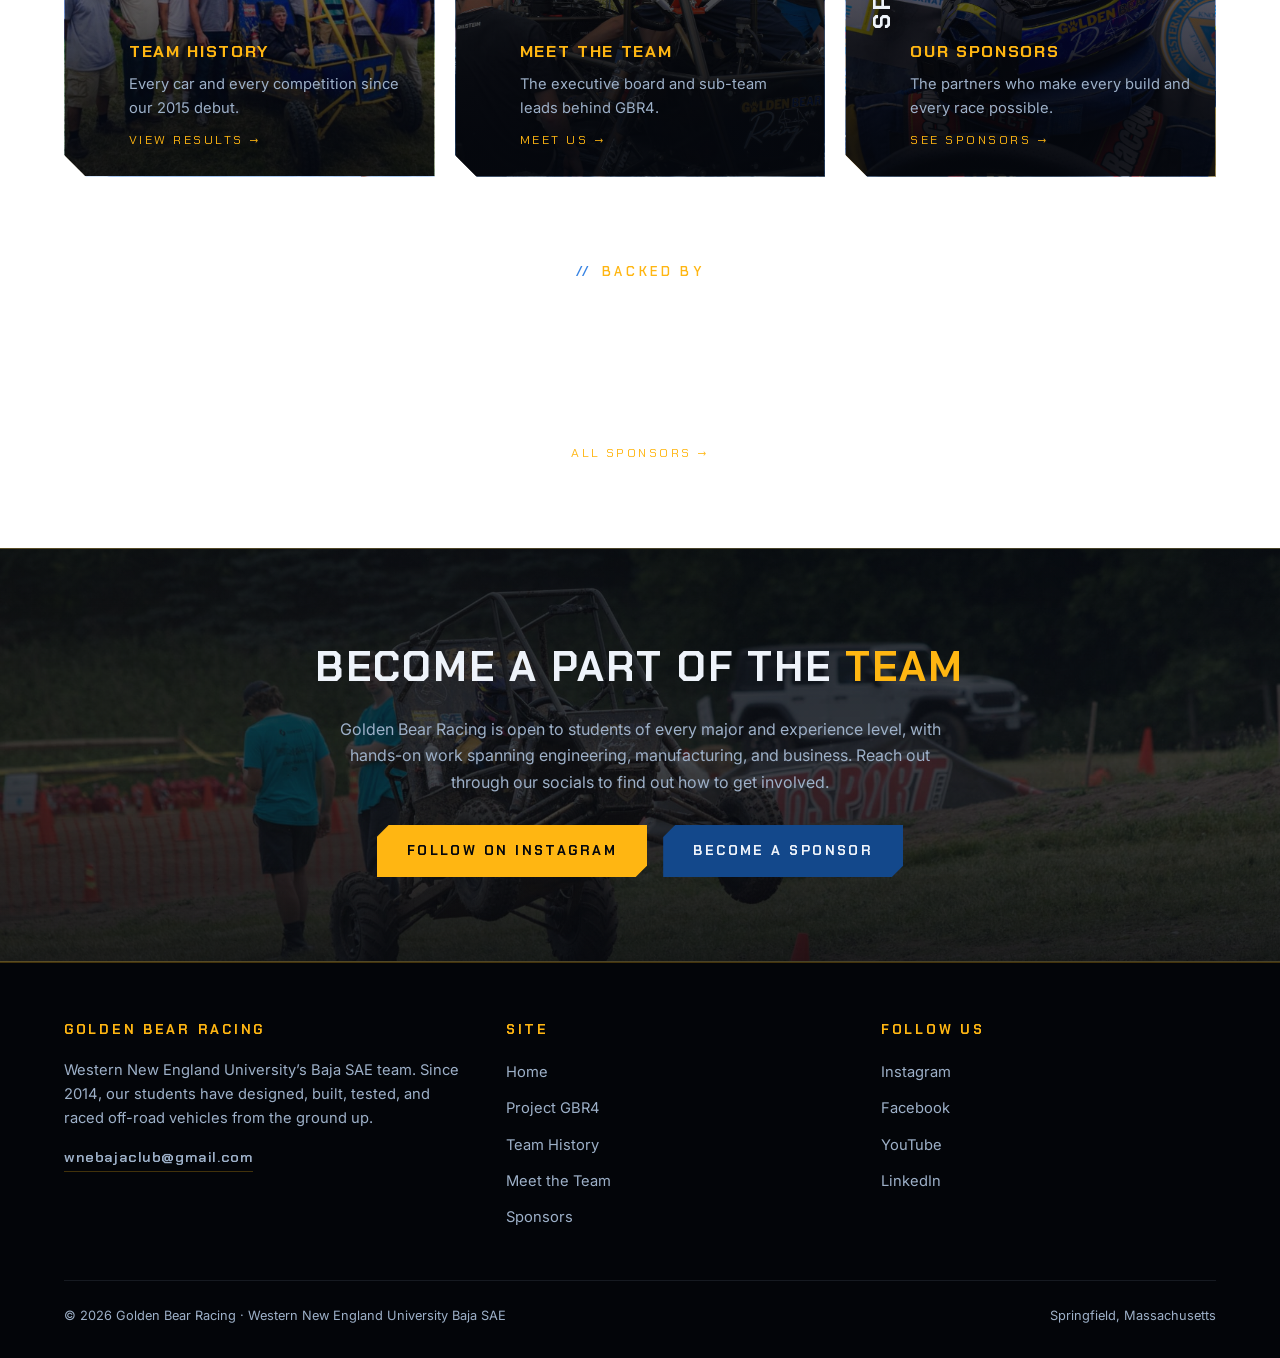
==== commit 7c0a6950: "Merch: update item count to 21" ====
--- a/index.html
+++ b/index.html
@@ -141,7 +141,7 @@
 
       <p class="merch-foot">
         <span>Thank you to our merch sponsor <strong>Piesco Sporting Goods</strong></span>
-        <a data-merch-link href="#" target="_blank" rel="noopener">See all 20 items &rarr;</a>
+        <a data-merch-link href="#" target="_blank" rel="noopener">See all 21 items &rarr;</a>
       </p>
     </div>
   </section>
--- a/assets/css/style.css
+++ b/assets/css/style.css
@@ -1946,7 +1946,13 @@
   transform: translateY(-4px); border-color: var(--gold); color: var(--ink);
   box-shadow: 0 10px 28px rgba(0, 0, 0, 0.45);
 }
-.merch-img { display: block; aspect-ratio: 1; background: #fff; overflow: hidden; }
+.merch-img { display: block; position: relative; aspect-ratio: 1; background: #fff; overflow: hidden; }
+.merch-tag {
+  position: absolute; top: 8px; left: 8px; z-index: 1; padding: 4px 8px; border-radius: 3px;
+  background: var(--gold); color: var(--navy); font-family: var(--font-display); font-size: 0.68rem;
+  font-weight: 700; letter-spacing: 0.04em; text-transform: uppercase; line-height: 1.2;
+  box-shadow: 0 2px 6px rgba(0, 0, 0, 0.25);
+}
 .merch-img img { width: 100%; height: 100%; object-fit: contain; display: block; transition: transform .3s ease; }
 .merch-card:hover .merch-img img { transform: scale(1.05); }
 .merch-card.no-img .merch-img {
@@ -1954,6 +1960,11 @@
 }
 .merch-card.no-img .merch-img img { display: none; }
 .merch-name { padding: 12px 14px 4px; font-weight: 600; font-size: 0.92rem; line-height: 1.3; flex: 1; }
+.merch-colors { display: flex; flex-wrap: wrap; gap: 6px; padding: 2px 14px 10px; }
+.merch-dot {
+  width: 12px; height: 12px; border-radius: 50%; flex: none;
+  box-shadow: 0 0 0 1px rgba(255, 255, 255, 0.35);
+}
 .merch-price {
   padding: 0 14px 14px; font-family: var(--font-display); color: var(--gold); font-size: 1.05rem;
 }
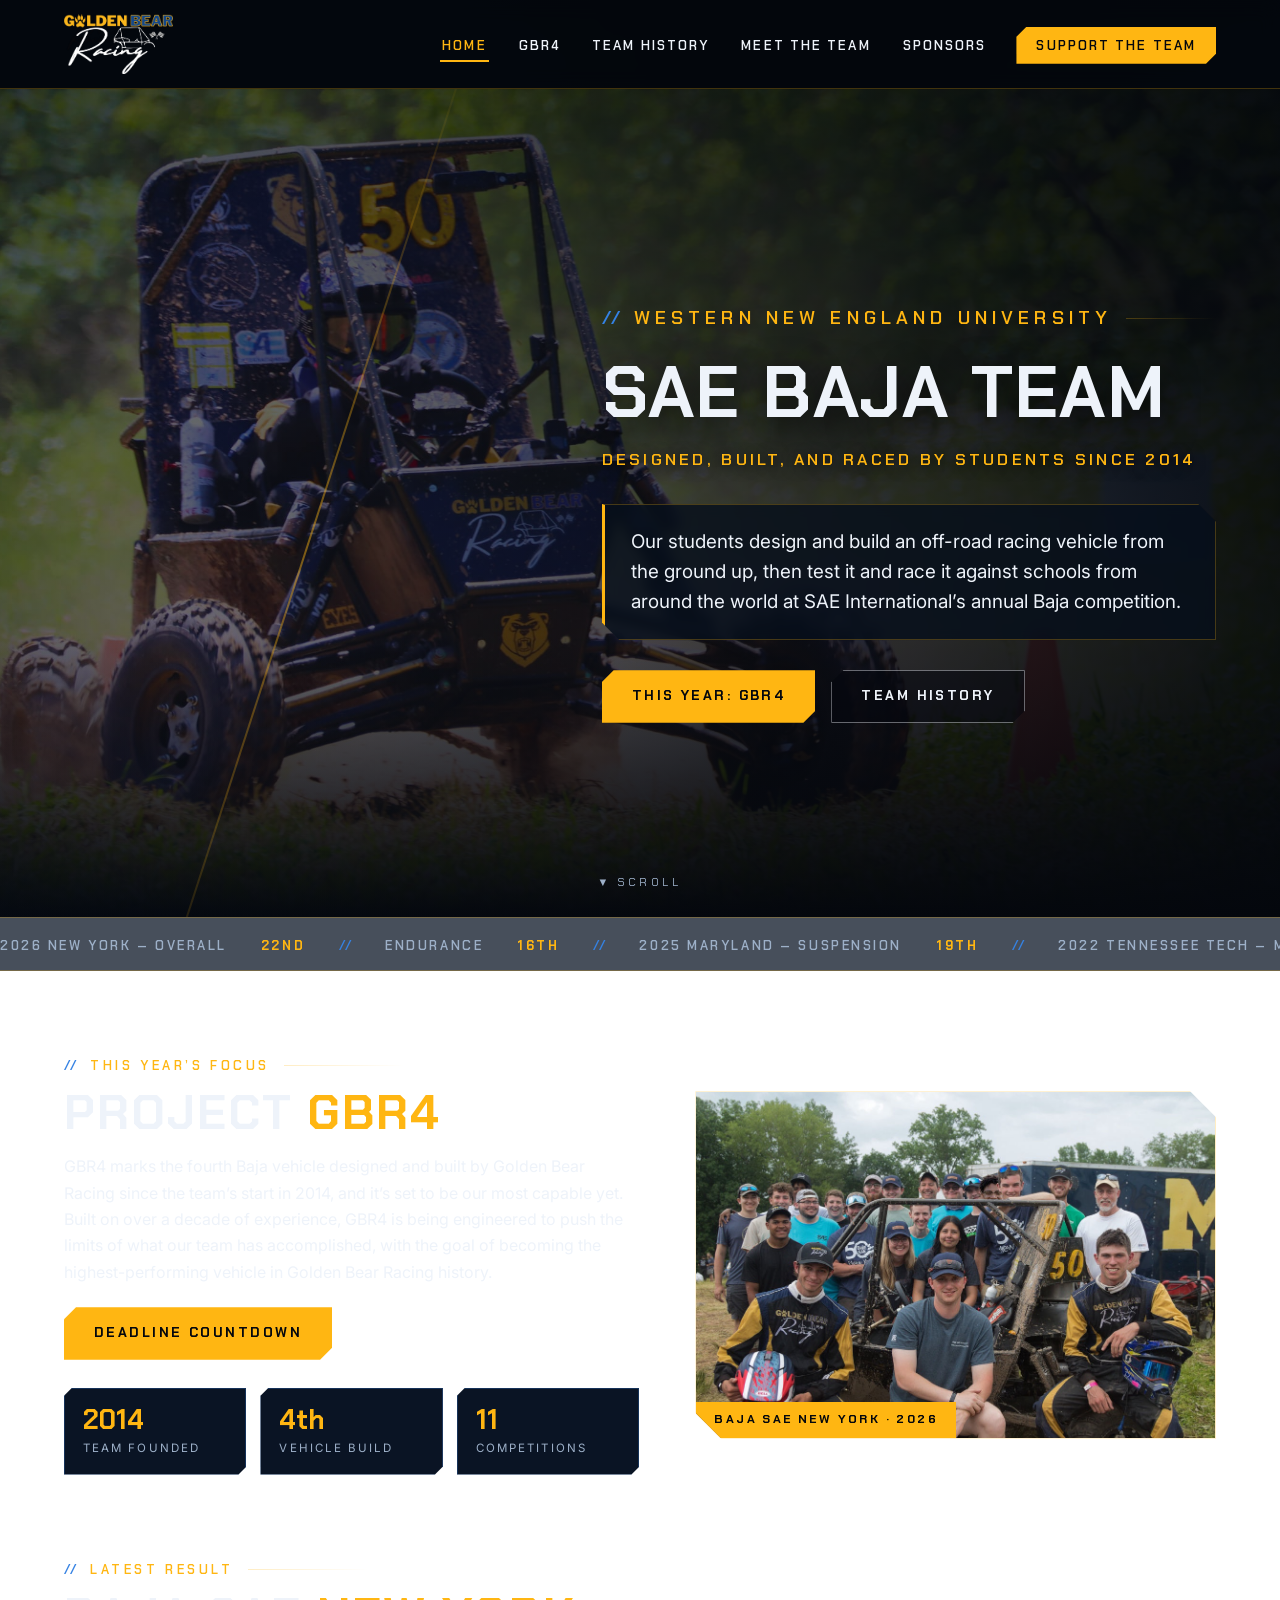
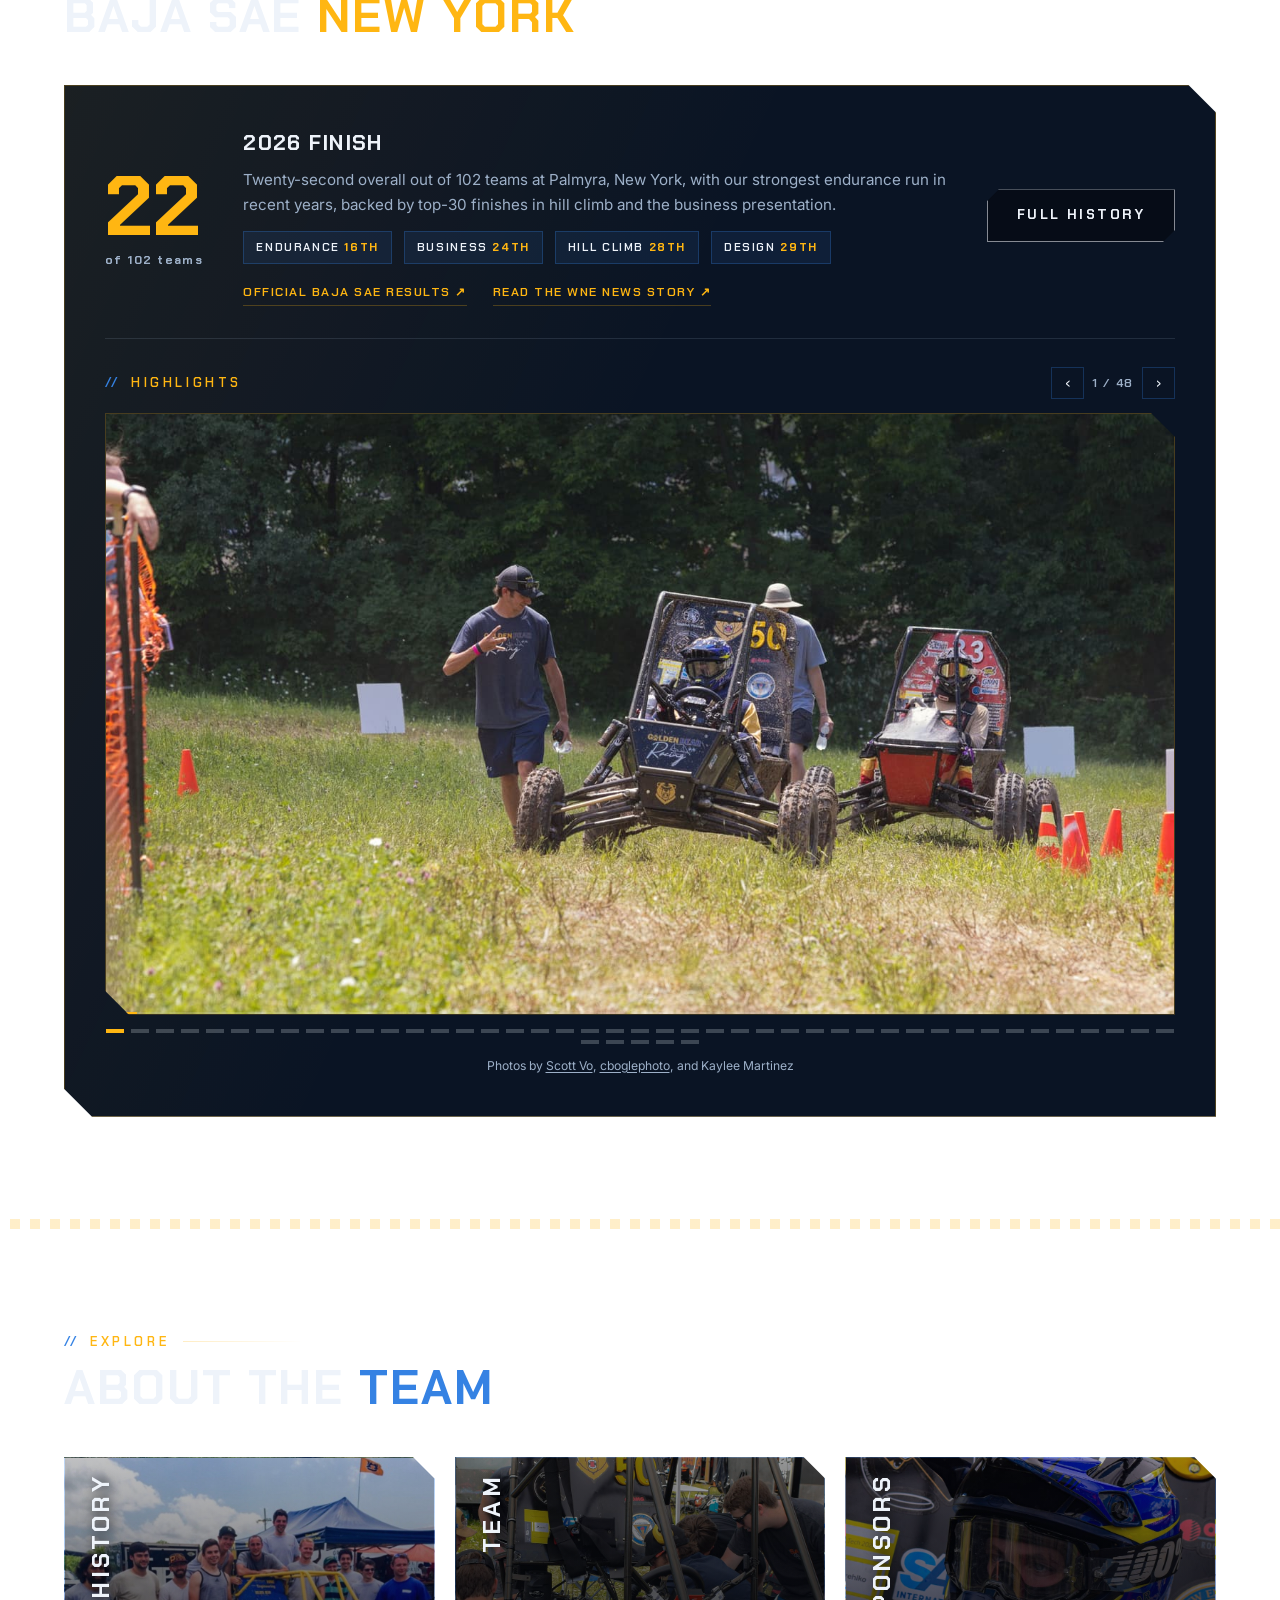
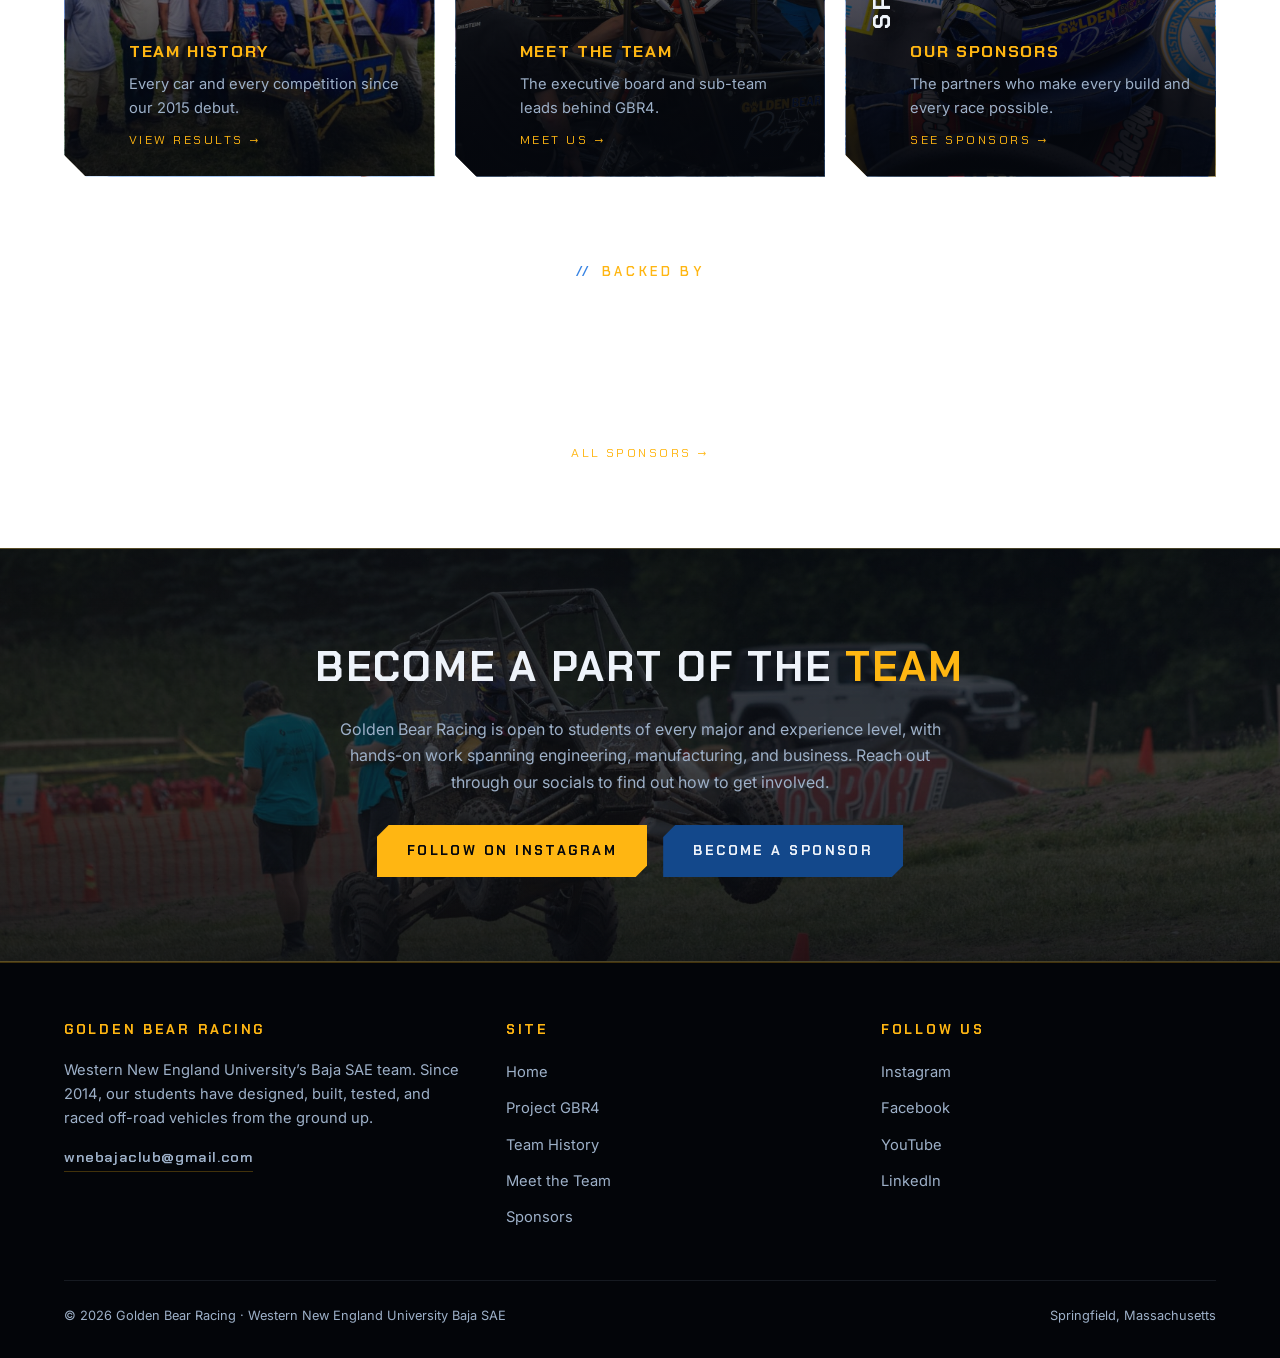
==== commit df3028ed: "Add KISSsoft sponsor logo to index.html" ====
--- a/index.html
+++ b/index.html
@@ -374,6 +374,7 @@
         <a href="sponsors.html"><img src="assets/img/sponsors/solidworks.png" alt="SOLIDWORKS" width="425" height="186" loading="lazy" decoding="async"></a>
         <a href="sponsors.html"><img src="assets/img/sponsors/mastercam.png" alt="Mastercam" width="900" height="114" loading="lazy" decoding="async"></a>
         <a href="sponsors.html"><img src="assets/img/sponsors/ansys.png" alt="Ansys, part of Synopsys" width="900" height="455" loading="lazy" decoding="async"></a>
+        <a href="sponsors.html"><img src="assets/img/sponsors/kisssoft_logo_claim_vert_blue-grey_rgb-scaled.jpg" alt="KISSsoft" width="2560" height="1071" loading="lazy" decoding="async"></a>
         <a href="sponsors.html"><img src="assets/img/sponsors/skf.svg" alt="SKF" width="744" height="202" loading="lazy" decoding="async"></a>
         <a href="sponsors.html"><img src="assets/img/sponsors/fastenal.svg" alt="Fastenal" width="252" height="53" loading="lazy" decoding="async"></a>
       </div>
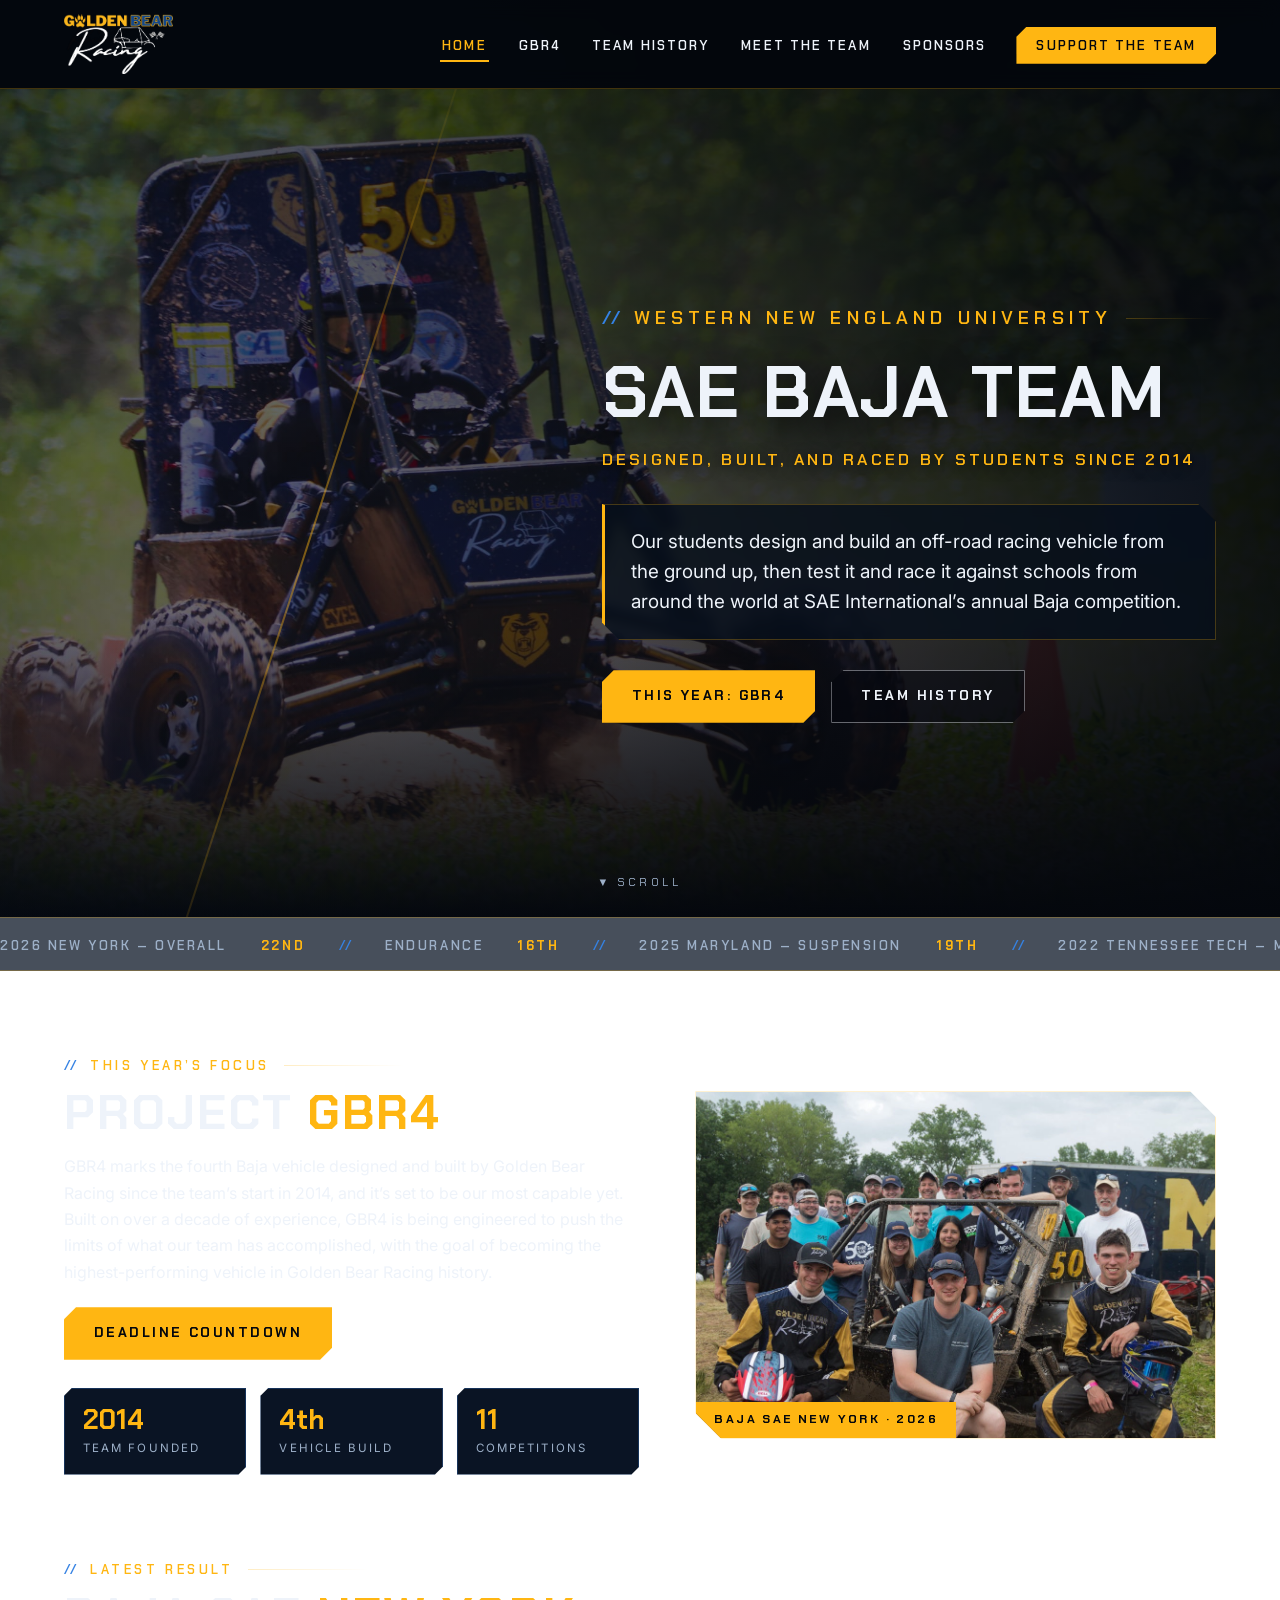
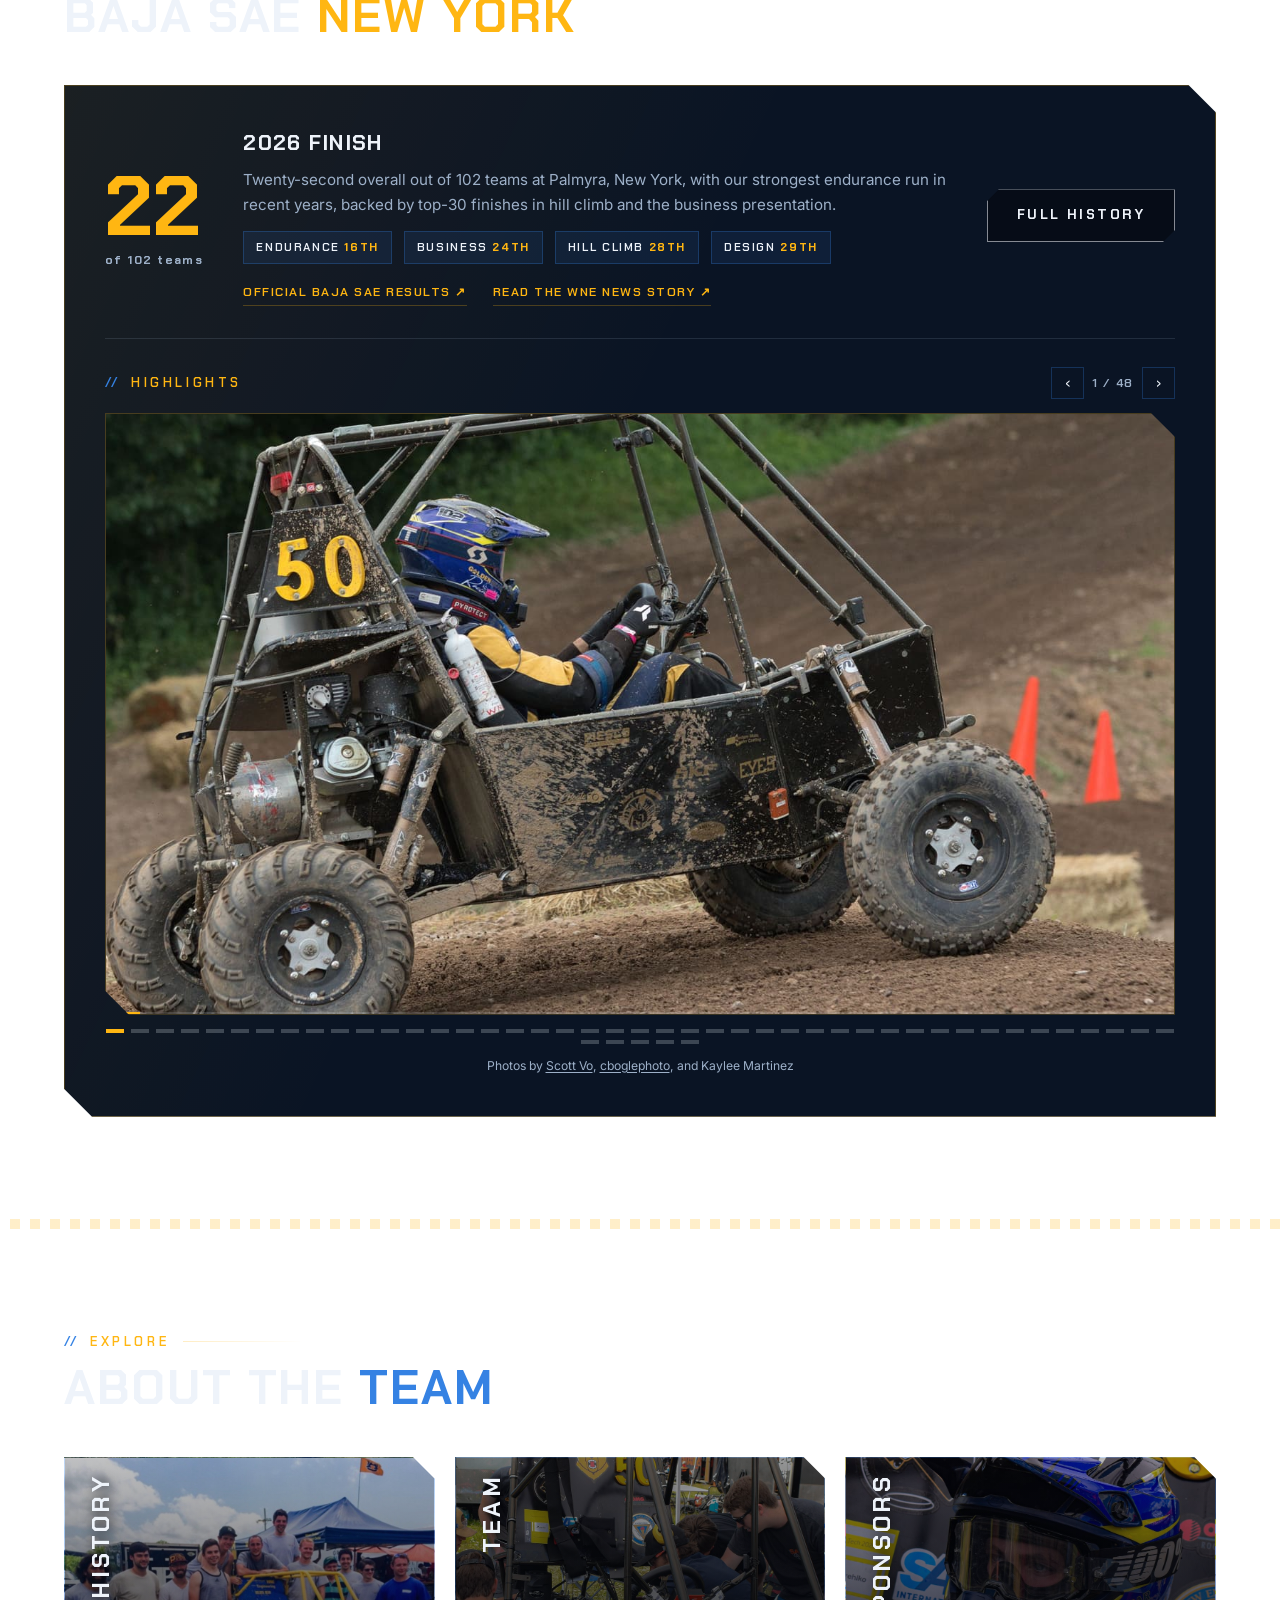
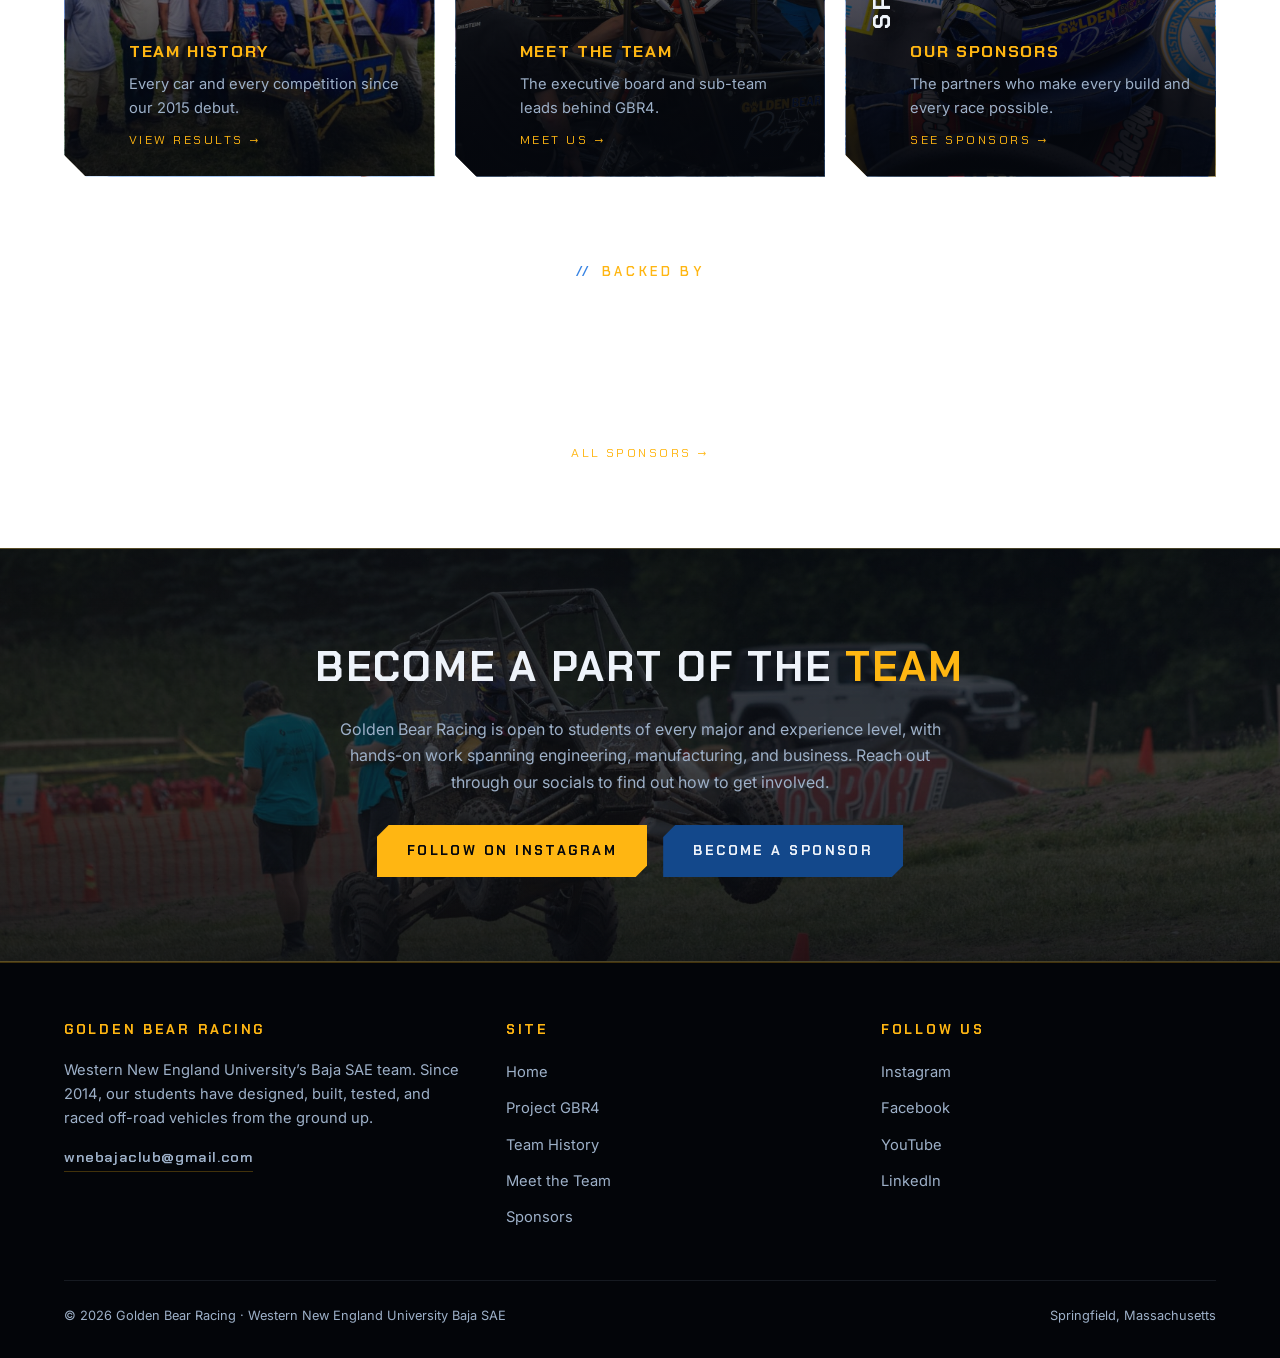
==== commit 9d1b9226: "Update KISSsoft logo in sponsors section" ====
--- a/index.html
+++ b/index.html
@@ -374,7 +374,7 @@
         <a href="sponsors.html"><img src="assets/img/sponsors/solidworks.png" alt="SOLIDWORKS" width="425" height="186" loading="lazy" decoding="async"></a>
         <a href="sponsors.html"><img src="assets/img/sponsors/mastercam.png" alt="Mastercam" width="900" height="114" loading="lazy" decoding="async"></a>
         <a href="sponsors.html"><img src="assets/img/sponsors/ansys.png" alt="Ansys, part of Synopsys" width="900" height="455" loading="lazy" decoding="async"></a>
-        <a href="sponsors.html"><img src="assets/img/sponsors/kisssoft_logo_claim_vert_blue-grey_rgb-scaled.jpg" alt="KISSsoft" width="2560" height="1071" loading="lazy" decoding="async"></a>
+        <a href="sponsors.html"><img src="assets/img/sponsors/kisssoft.png" alt="KISSsoft" width="900" height="187" loading="lazy" decoding="async"></a>
         <a href="sponsors.html"><img src="assets/img/sponsors/skf.svg" alt="SKF" width="744" height="202" loading="lazy" decoding="async"></a>
         <a href="sponsors.html"><img src="assets/img/sponsors/fastenal.svg" alt="Fastenal" width="252" height="53" loading="lazy" decoding="async"></a>
       </div>
